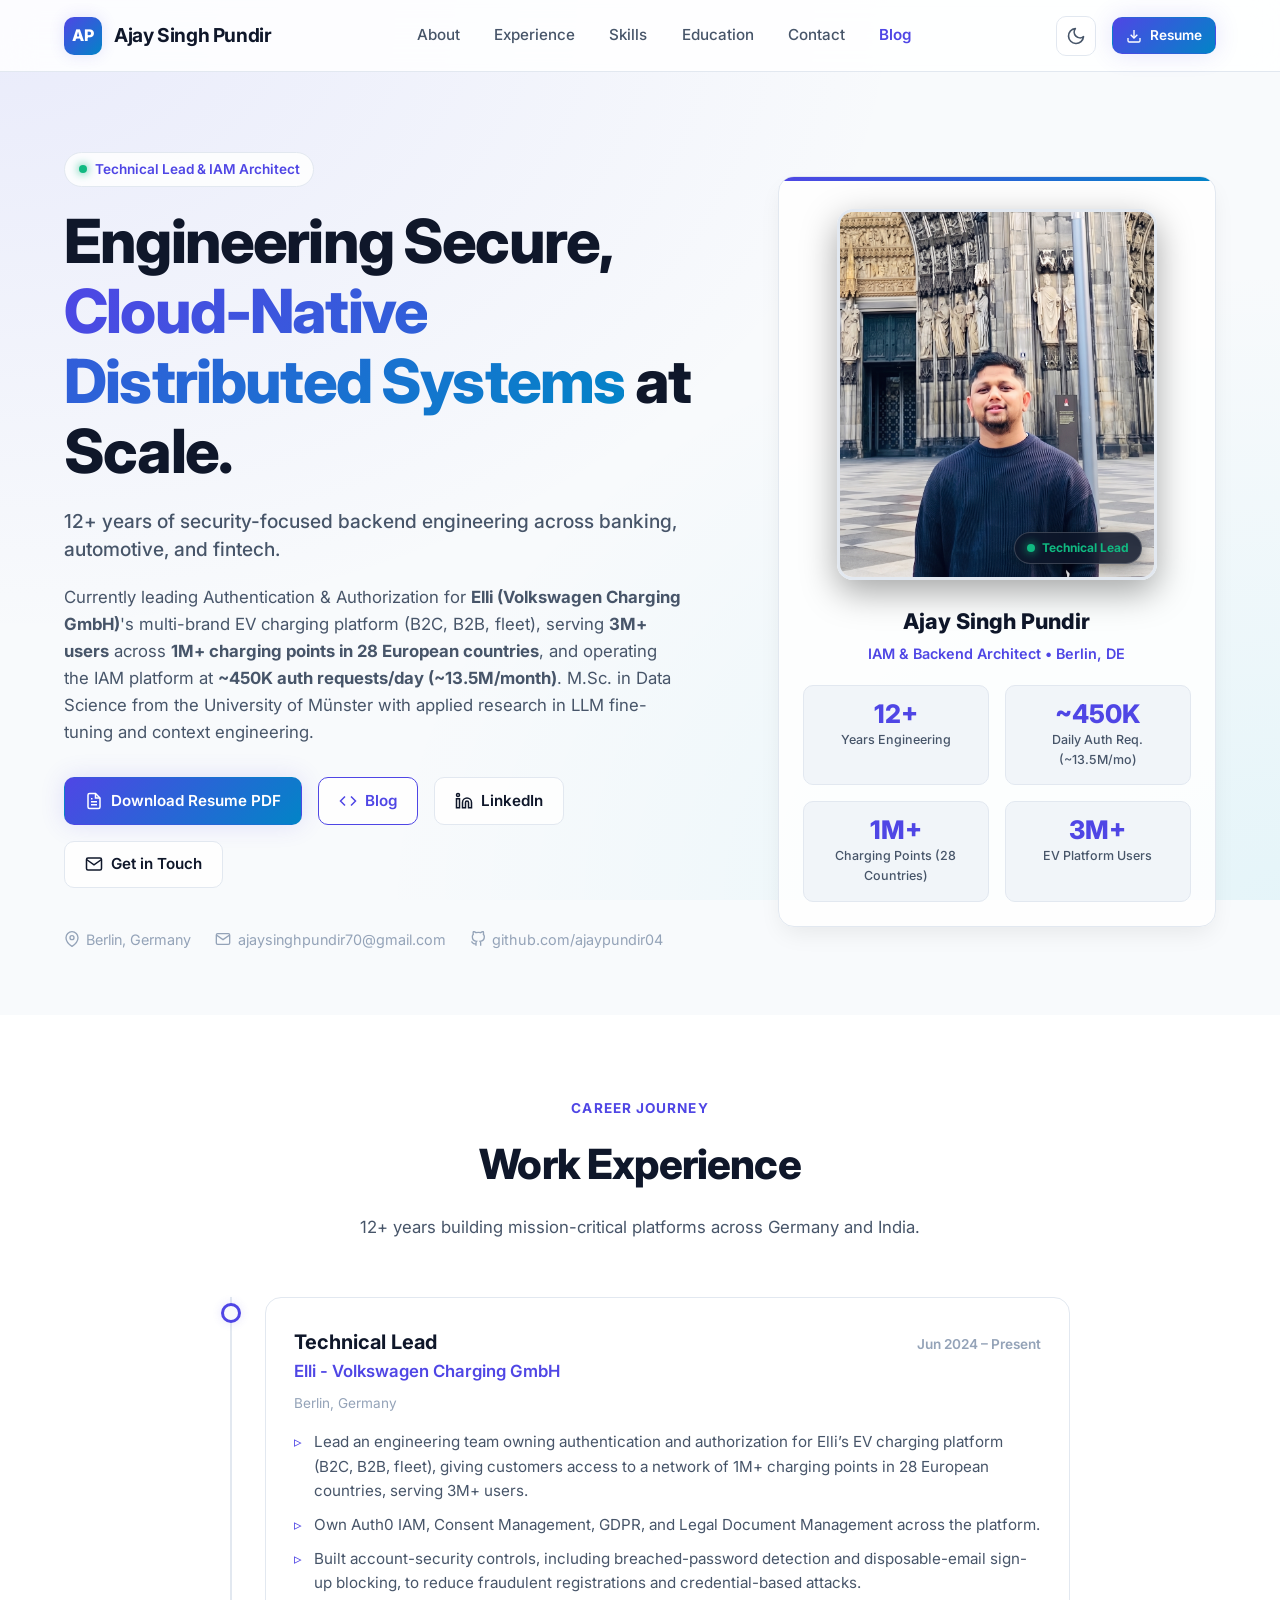
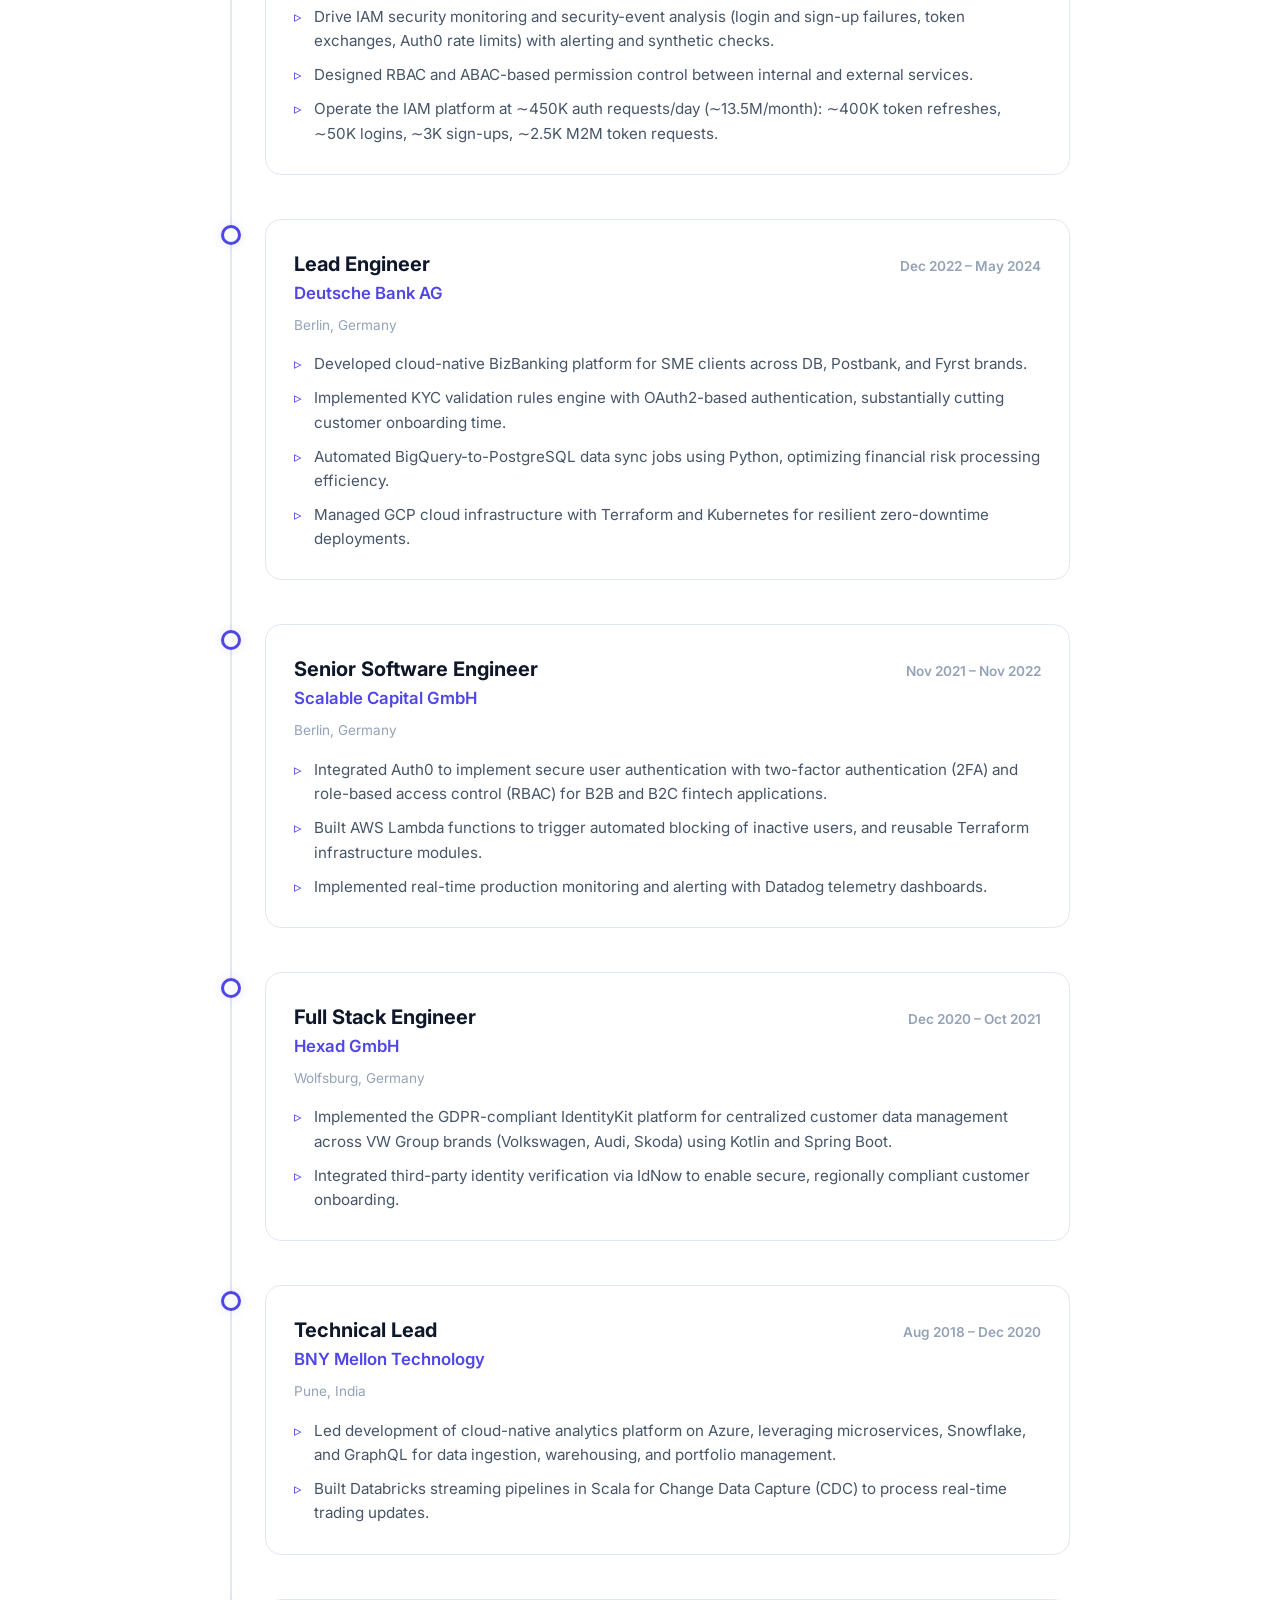
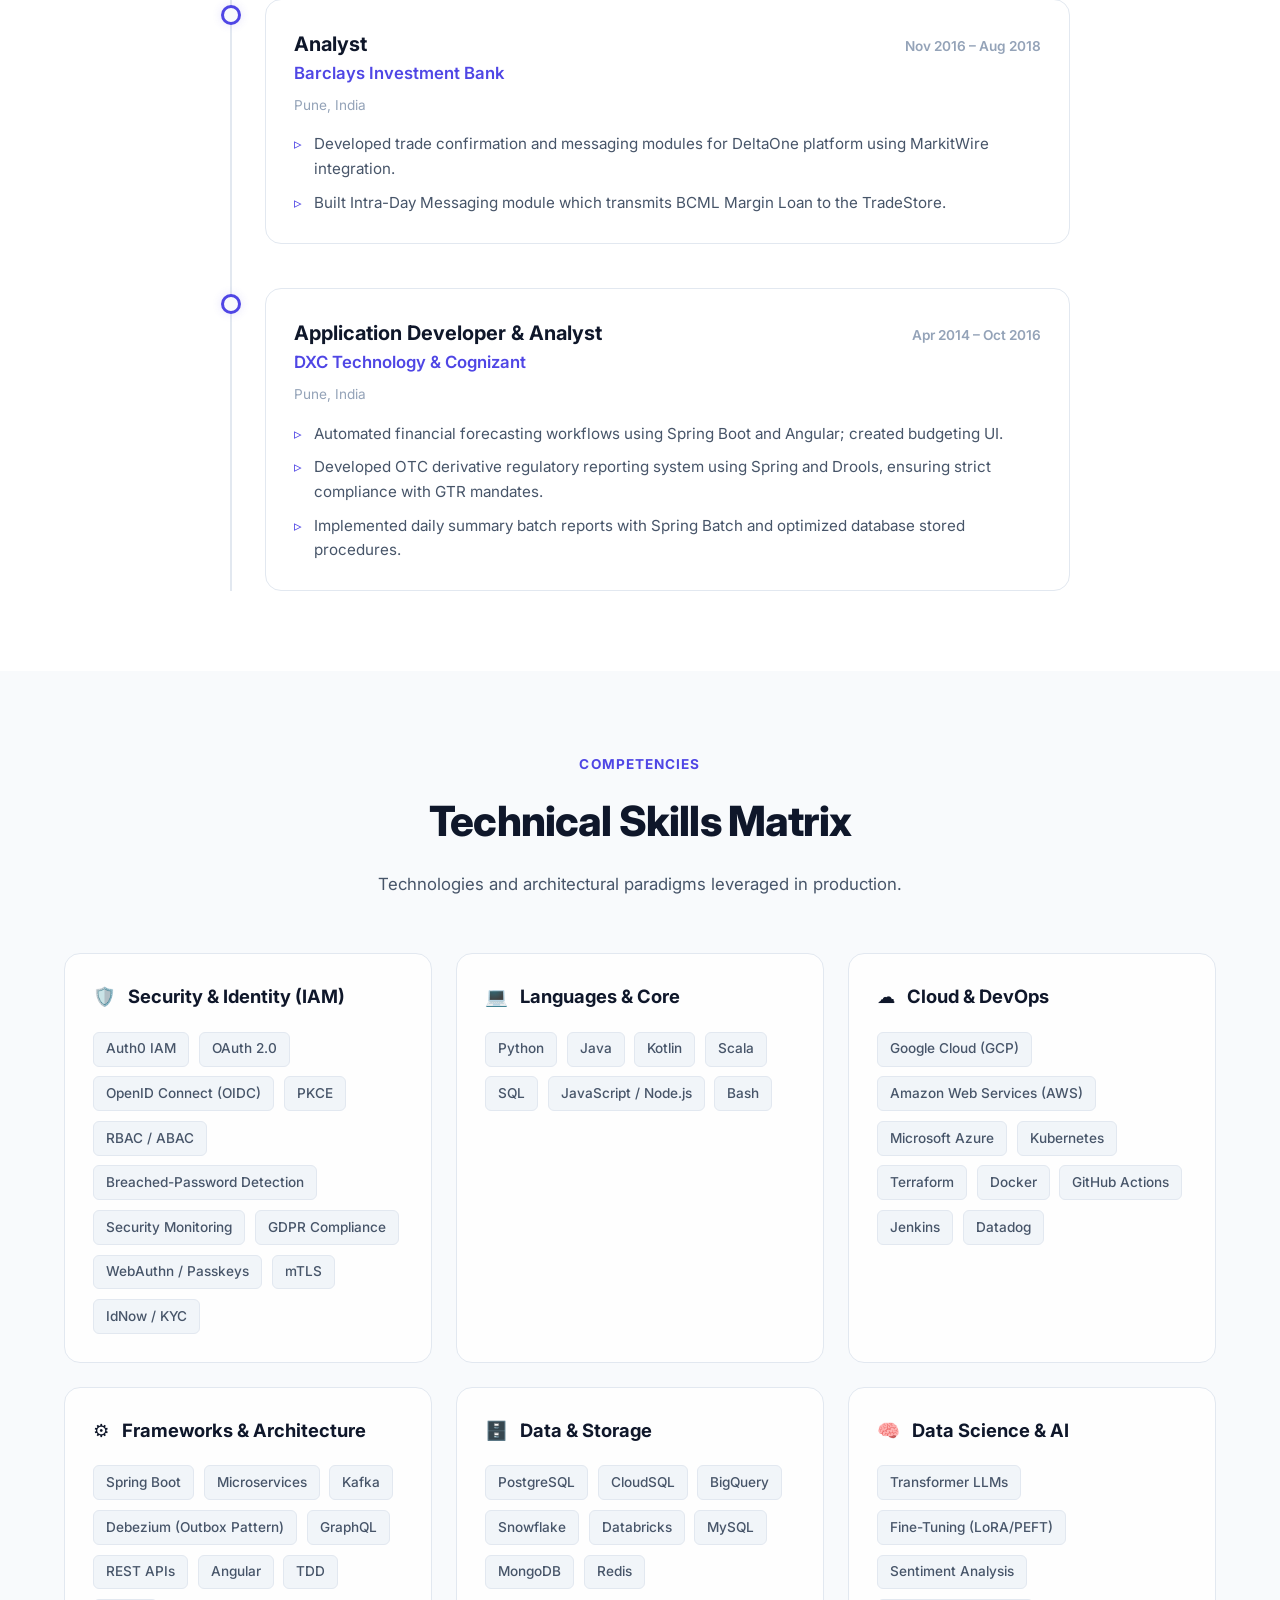
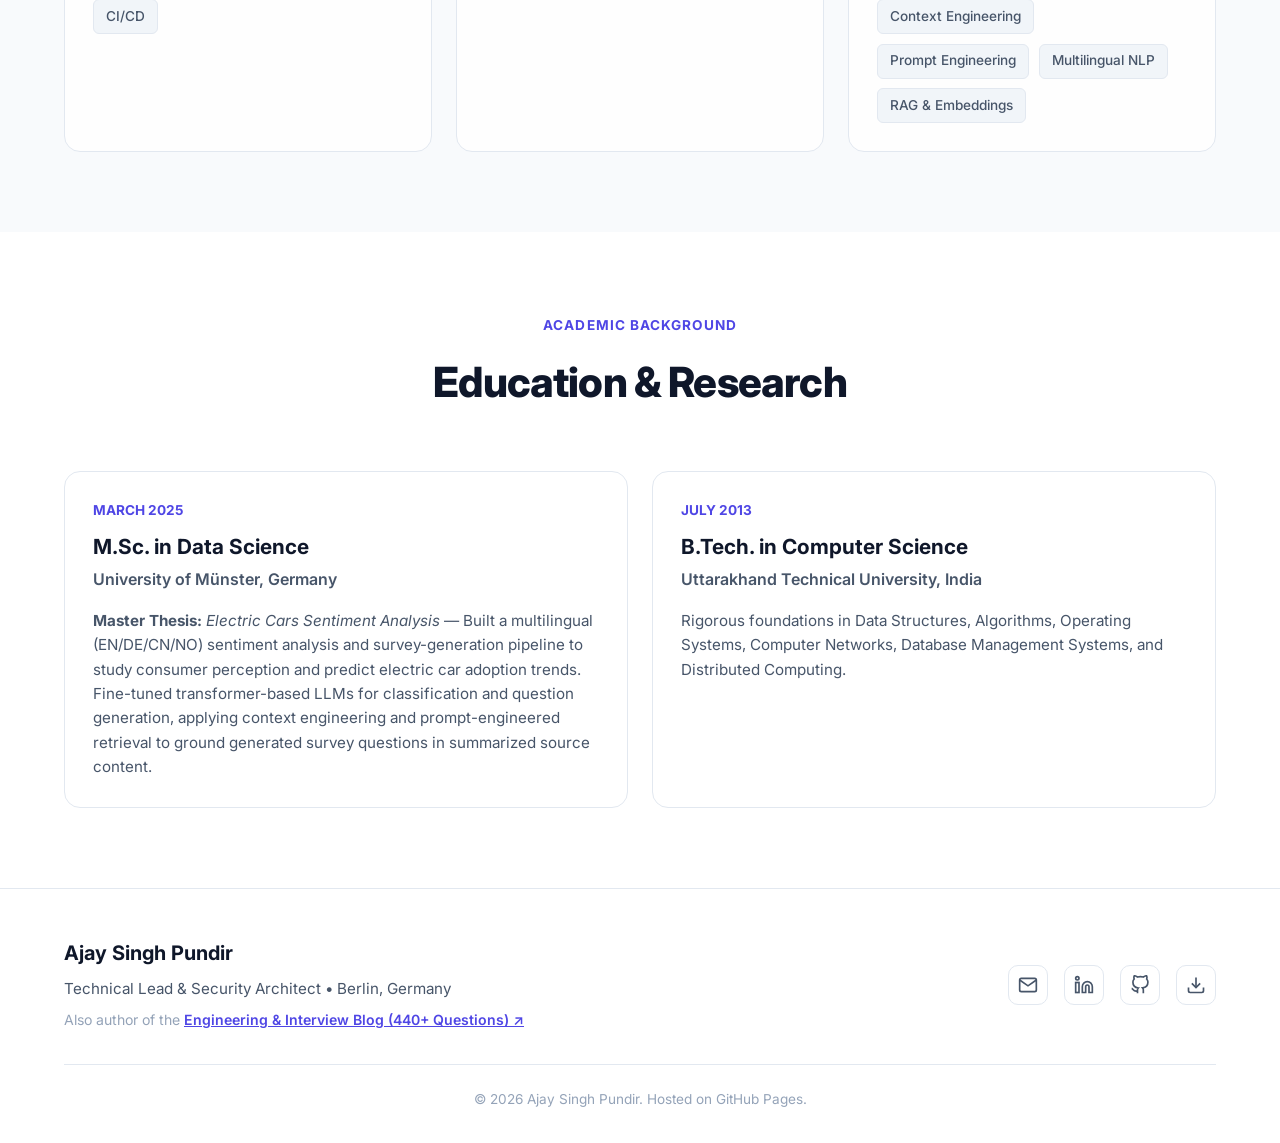
==== index.html @ bffb845a "Revert "feat: add Data Science Story blog and connect Master Thesis & Volatility research papers" Th" ====
<!DOCTYPE html>
<html lang="en" data-theme="dark">
<head>
  <meta charset="UTF-8">
  <meta name="viewport" content="width=device-width, initial-scale=1.0">
  <title>Ajay Singh Pundir | Technical Lead & Security Architect</title>
  <meta name="description" content="Technical Lead with 12+ years of security-focused backend engineering across banking, automotive, and fintech. Currently leads Authentication & Authorization at Elli (Volkswagen Charging GmbH). M.Sc. in Data Science.">
  <meta name="author" content="Ajay Singh Pundir">

  <!-- Open Graph -->
  <meta property="og:title" content="Ajay Singh Pundir | Technical Lead & Security Architect">
  <meta property="og:description" content="12+ years of security-focused backend engineering across banking, automotive, and fintech. IAM, OAuth2, Cloud-Native Distributed Systems, and M.Sc. Data Science.">
  <meta property="og:image" content="profile.jpeg?v=3">
  <meta property="og:type" content="website">

  <!-- Fonts -->
  <link rel="preconnect" href="https://fonts.googleapis.com">
  <link rel="preconnect" href="https://fonts.gstatic.com" crossorigin>
  <link href="https://fonts.googleapis.com/css2?family=Inter:wght@400;500;600;700;800&family=JetBrains+Mono:wght@400;500;700&display=swap" rel="stylesheet">

  <!-- CSS -->
  <link rel="stylesheet" href="assets/css/style.css">
</head>
<body>

  <!-- Navigation -->
  <header class="site-header">
    <div class="container nav-wrapper">
      <a href="index.html" class="logo">
        <span class="logo-badge">AP</span>
        <span>Ajay Singh Pundir</span>
      </a>

      <nav class="nav-links" id="nav-links">
        <a href="#about" class="nav-link">About</a>
        <a href="#experience" class="nav-link">Experience</a>
        <a href="#skills" class="nav-link">Skills</a>
        <a href="#education" class="nav-link">Education</a>
        <a href="#contact" class="nav-link">Contact</a>
        <a href="blog/index.html" class="nav-link" style="color: var(--accent-primary); font-weight: 600;">Blog</a>
      </nav>

      <div class="nav-actions">
        <button class="theme-toggle-btn" id="theme-toggle" aria-label="Toggle theme">
          <svg width="20" height="20" viewBox="0 0 24 24" fill="none" stroke="currentColor" stroke-width="2"><circle cx="12" cy="12" r="5"></circle><line x1="12" y1="1" x2="12" y2="3"></line><line x1="12" y1="21" x2="12" y2="23"></line><line x1="4.22" y1="4.22" x2="5.64" y2="5.64"></line><line x1="18.36" y1="18.36" x2="19.78" y2="19.78"></line><line x1="1" y1="12" x2="3" y2="12"></line><line x1="21" y1="12" x2="23" y2="12"></line><line x1="4.22" y1="19.78" x2="5.64" y2="18.36"></line><line x1="18.36" y1="5.64" x2="19.78" y2="4.22"></line></svg>
        </button>
        <a href="assets/resume_ajay_pundir.pdf" download class="btn btn-primary btn-sm">
          <svg width="16" height="16" viewBox="0 0 24 24" fill="none" stroke="currentColor" stroke-width="2"><path d="M21 15v4a2 2 0 0 1-2 2H5a2 2 0 0 1-2-2v-4"></path><polyline points="7 10 12 15 17 10"></polyline><line x1="12" y1="15" x2="12" y2="3"></line></svg>
          Resume
        </a>
        <button class="mobile-menu-btn" id="mobile-menu-btn" aria-label="Toggle navigation menu">
          <svg width="24" height="24" viewBox="0 0 24 24" fill="none" stroke="currentColor" stroke-width="2"><line x1="3" y1="12" x2="21" y2="12"></line><line x1="3" y1="6" x2="21" y2="6"></line><line x1="3" y1="18" x2="21" y2="18"></line></svg>
        </button>
      </div>
    </div>
  </header>

  <!-- Hero Section -->
  <section class="hero-section" id="about">
    <div class="container hero-grid">
      <div class="hero-content">
        <div class="hero-eyebrow">
          <span class="status-dot"></span>
          Technical Lead & IAM Architect
        </div>
        <h1 class="hero-title">
          Engineering Secure, <span class="gradient-text">Cloud-Native Distributed Systems</span> at Scale.
        </h1>
        <p class="hero-subtitle">
          12+ years of security-focused backend engineering across banking, automotive, and fintech.
        </p>
        <p class="hero-description">
          Currently leading Authentication & Authorization for <strong>Elli (Volkswagen Charging GmbH)</strong>'s multi-brand EV charging platform (B2C, B2B, fleet), serving <strong>3M+ users</strong> across <strong>1M+ charging points in 28 European countries</strong>, and operating the IAM platform at <strong>~450K auth requests/day (~13.5M/month)</strong>. M.Sc. in Data Science from the University of Münster with applied research in LLM fine-tuning and context engineering.
        </p>
        <div class="hero-cta">
          <a href="assets/resume_ajay_pundir.pdf" download class="btn btn-primary">
            <svg width="18" height="18" viewBox="0 0 24 24" fill="none" stroke="currentColor" stroke-width="2"><path d="M14 2H6a2 2 0 0 0-2 2v16a2 2 0 0 0 2 2h12a2 2 0 0 0 2-2V8z"></path><polyline points="14 2 14 8 20 8"></polyline><line x1="16" y1="13" x2="8" y2="13"></line><line x1="16" y1="17" x2="8" y2="17"></line><polyline points="10 9 9 9 8 9"></polyline></svg>
            Download Resume PDF
          </a>
          <a href="blog/index.html" class="btn btn-secondary" style="border-color: var(--accent-primary); color: var(--accent-primary); font-weight: 600;">
            <svg width="18" height="18" viewBox="0 0 24 24" fill="none" stroke="currentColor" stroke-width="2"><polyline points="16 18 22 12 16 6"></polyline><polyline points="8 6 2 12 8 18"></polyline></svg>
            Blog
          </a>
          <a href="https://linkedin.com/in/ajaysinghpundir" target="_blank" rel="noopener" class="btn btn-secondary">
            <svg width="18" height="18" viewBox="0 0 24 24" fill="none" stroke="currentColor" stroke-width="2"><path d="M16 8a6 6 0 0 1 6 6v7h-4v-7a2 2 0 0 0-2-2 2 2 0 0 0-2 2v7h-4v-7a6 6 0 0 1 6-6z"></path><rect x="2" y="9" width="4" height="12"></rect><circle cx="4" cy="4" r="2"></circle></svg>
            LinkedIn
          </a>
          <a href="mailto:ajaysinghpundir70@gmail.com" class="btn btn-secondary">
            <svg width="18" height="18" viewBox="0 0 24 24" fill="none" stroke="currentColor" stroke-width="2"><path d="M4 4h16c1.1 0 2 .9 2 2v12c0 1.1-.9 2-2 2H4c-1.1 0-2-.9-2-2V6c0-1.1.9-2 2-2z"></path><polyline points="22,6 12,13 2,6"></polyline></svg>
            Get in Touch
          </a>
        </div>
        <div class="hero-meta">
          <span class="hero-meta-item">
            <svg width="16" height="16" viewBox="0 0 24 24" fill="none" stroke="currentColor" stroke-width="2"><path d="M21 10c0 7-9 13-9 13s-9-6-9-13a9 9 0 0 1 18 0z"></path><circle cx="12" cy="10" r="3"></circle></svg>
            Berlin, Germany
          </span>
          <span class="hero-meta-item">
            <svg width="16" height="16" viewBox="0 0 24 24" fill="none" stroke="currentColor" stroke-width="2"><path d="M4 4h16c1.1 0 2 .9 2 2v12c0 1.1-.9 2-2 2H4c-1.1 0-2-.9-2-2V6c0-1.1.9-2 2-2z"></path><polyline points="22,6 12,13 2,6"></polyline></svg>
            ajaysinghpundir70@gmail.com
          </span>
          <span class="hero-meta-item">
            <svg width="16" height="16" viewBox="0 0 24 24" fill="none" stroke="currentColor" stroke-width="2"><path d="M9 19c-5 1.5-5-2.5-7-3m14 6v-3.87a3.37 3.37 0 0 0-.94-2.61c3.14-.35 6.44-1.54 6.44-7A5.44 5.44 0 0 0 20 4.77 5.07 5.07 0 0 0 19.91 1S18.73.65 16 2.48a13.38 13.38 0 0 0-7 0C6.27.65 5.09 1 5.09 1A5.07 5.07 0 0 0 5 4.77a5.44 5.44 0 0 0-1.5 3.78c0 5.42 3.3 6.61 6.44 7A3.37 3.37 0 0 0 9 18.13V22"></path></svg>
            github.com/ajaypundir04
          </span>
        </div>
      </div>

      <!-- Profile Photo & Core Metrics Card -->
      <div class="hero-card">
        <div class="profile-photo-wrapper">
          <a href="profile.jpeg" target="_blank" rel="noopener" title="Open full-resolution photo" style="display: block; width: 100%; height: 100%;">
            <img src="profile.jpeg?v=3" alt="Ajay Singh Pundir - Technical Lead" class="profile-photo" width="1920" height="2224" loading="eager">
          </a>
          <div class="profile-status-badge">
            <span class="status-dot"></span>
            Technical Lead
          </div>
        </div>
        <h2 class="profile-card-name">Ajay Singh Pundir</h2>
        <div class="profile-card-role">IAM & Backend Architect • Berlin, DE</div>
        
        <div class="hero-stat-grid">
          <div class="hero-stat-item">
            <div class="hero-stat-number">12+</div>
            <div class="hero-stat-label">Years Engineering</div>
          </div>
          <div class="hero-stat-item">
            <div class="hero-stat-number">~450K</div>
            <div class="hero-stat-label">Daily Auth Req. (~13.5M/mo)</div>
          </div>
          <div class="hero-stat-item">
            <div class="hero-stat-number">1M+</div>
            <div class="hero-stat-label">Charging Points (28 Countries)</div>
          </div>
          <div class="hero-stat-item">
            <div class="hero-stat-number">3M+</div>
            <div class="hero-stat-label">EV Platform Users</div>
          </div>
        </div>
      </div>
    </div>
  </section>

  <!-- Career Experience Timeline -->
  <section class="section section-alt" id="experience">
    <div class="container">
      <div class="section-header">
        <span class="section-tag">Career Journey</span>
        <h2 class="section-title">Work Experience</h2>
        <p class="section-desc">12+ years building mission-critical platforms across Germany and India.</p>
      </div>

      <div class="timeline">
        <!-- Elli -->
        <div class="timeline-item">
          <div class="timeline-marker"></div>
          <div class="timeline-card">
            <div class="timeline-header">
              <div>
                <h3 class="timeline-role">Technical Lead</h3>
                <div class="timeline-company">Elli - Volkswagen Charging GmbH</div>
              </div>
              <div class="timeline-date">Jun 2024 – Present</div>
            </div>
            <div class="timeline-location">Berlin, Germany</div>
            <div class="timeline-points">
              <div class="timeline-point">Lead an engineering team owning authentication and authorization for Elli’s EV charging platform (B2C, B2B, fleet), giving customers access to a network of 1M+ charging points in 28 European countries, serving 3M+ users.</div>
              <div class="timeline-point">Own Auth0 IAM, Consent Management, GDPR, and Legal Document Management across the platform.</div>
              <div class="timeline-point">Built account-security controls, including breached-password detection and disposable-email sign-up blocking, to reduce fraudulent registrations and credential-based attacks.</div>
              <div class="timeline-point">Drive IAM security monitoring and security-event analysis (login and sign-up failures, token exchanges, Auth0 rate limits) with alerting and synthetic checks.</div>
              <div class="timeline-point">Designed RBAC and ABAC-based permission control between internal and external services.</div>
              <div class="timeline-point">Operate the IAM platform at ∼450K auth requests/day (∼13.5M/month): ∼400K token refreshes, ∼50K logins, ∼3K sign-ups, ∼2.5K M2M token requests.</div>
            </div>
          </div>
        </div>

        <!-- Deutsche Bank -->
        <div class="timeline-item">
          <div class="timeline-marker"></div>
          <div class="timeline-card">
            <div class="timeline-header">
              <div>
                <h3 class="timeline-role">Lead Engineer</h3>
                <div class="timeline-company">Deutsche Bank AG</div>
              </div>
              <div class="timeline-date">Dec 2022 – May 2024</div>
            </div>
            <div class="timeline-location">Berlin, Germany</div>
            <div class="timeline-points">
              <div class="timeline-point">Developed cloud-native BizBanking platform for SME clients across DB, Postbank, and Fyrst brands.</div>
              <div class="timeline-point">Implemented KYC validation rules engine with OAuth2-based authentication, substantially cutting customer onboarding time.</div>
              <div class="timeline-point">Automated BigQuery-to-PostgreSQL data sync jobs using Python, optimizing financial risk processing efficiency.</div>
              <div class="timeline-point">Managed GCP cloud infrastructure with Terraform and Kubernetes for resilient zero-downtime deployments.</div>
            </div>
          </div>
        </div>

        <!-- Scalable Capital -->
        <div class="timeline-item">
          <div class="timeline-marker"></div>
          <div class="timeline-card">
            <div class="timeline-header">
              <div>
                <h3 class="timeline-role">Senior Software Engineer</h3>
                <div class="timeline-company">Scalable Capital GmbH</div>
              </div>
              <div class="timeline-date">Nov 2021 – Nov 2022</div>
            </div>
            <div class="timeline-location">Berlin, Germany</div>
            <div class="timeline-points">
              <div class="timeline-point">Integrated Auth0 to implement secure user authentication with two-factor authentication (2FA) and role-based access control (RBAC) for B2B and B2C fintech applications.</div>
              <div class="timeline-point">Built AWS Lambda functions to trigger automated blocking of inactive users, and reusable Terraform infrastructure modules.</div>
              <div class="timeline-point">Implemented real-time production monitoring and alerting with Datadog telemetry dashboards.</div>
            </div>
          </div>
        </div>

        <!-- Hexad -->
        <div class="timeline-item">
          <div class="timeline-marker"></div>
          <div class="timeline-card">
            <div class="timeline-header">
              <div>
                <h3 class="timeline-role">Full Stack Engineer</h3>
                <div class="timeline-company">Hexad GmbH</div>
              </div>
              <div class="timeline-date">Dec 2020 – Oct 2021</div>
            </div>
            <div class="timeline-location">Wolfsburg, Germany</div>
            <div class="timeline-points">
              <div class="timeline-point">Implemented the GDPR-compliant IdentityKit platform for centralized customer data management across VW Group brands (Volkswagen, Audi, Skoda) using Kotlin and Spring Boot.</div>
              <div class="timeline-point">Integrated third-party identity verification via IdNow to enable secure, regionally compliant customer onboarding.</div>
            </div>
          </div>
        </div>

        <!-- BNY Mellon -->
        <div class="timeline-item">
          <div class="timeline-marker"></div>
          <div class="timeline-card">
            <div class="timeline-header">
              <div>
                <h3 class="timeline-role">Technical Lead</h3>
                <div class="timeline-company">BNY Mellon Technology</div>
              </div>
              <div class="timeline-date">Aug 2018 – Dec 2020</div>
            </div>
            <div class="timeline-location">Pune, India</div>
            <div class="timeline-points">
              <div class="timeline-point">Led development of cloud-native analytics platform on Azure, leveraging microservices, Snowflake, and GraphQL for data ingestion, warehousing, and portfolio management.</div>
              <div class="timeline-point">Built Databricks streaming pipelines in Scala for Change Data Capture (CDC) to process real-time trading updates.</div>
            </div>
          </div>
        </div>

        <!-- Barclays -->
        <div class="timeline-item">
          <div class="timeline-marker"></div>
          <div class="timeline-card">
            <div class="timeline-header">
              <div>
                <h3 class="timeline-role">Analyst</h3>
                <div class="timeline-company">Barclays Investment Bank</div>
              </div>
              <div class="timeline-date">Nov 2016 – Aug 2018</div>
            </div>
            <div class="timeline-location">Pune, India</div>
            <div class="timeline-points">
              <div class="timeline-point">Developed trade confirmation and messaging modules for DeltaOne platform using MarkitWire integration.</div>
              <div class="timeline-point">Built Intra-Day Messaging module which transmits BCML Margin Loan to the TradeStore.</div>
            </div>
          </div>
        </div>

        <!-- DXC & Cognizant -->
        <div class="timeline-item">
          <div class="timeline-marker"></div>
          <div class="timeline-card">
            <div class="timeline-header">
              <div>
                <h3 class="timeline-role">Application Developer & Analyst</h3>
                <div class="timeline-company">DXC Technology & Cognizant</div>
              </div>
              <div class="timeline-date">Apr 2014 – Oct 2016</div>
            </div>
            <div class="timeline-location">Pune, India</div>
            <div class="timeline-points">
              <div class="timeline-point">Automated financial forecasting workflows using Spring Boot and Angular; created budgeting UI.</div>
              <div class="timeline-point">Developed OTC derivative regulatory reporting system using Spring and Drools, ensuring strict compliance with GTR mandates.</div>
              <div class="timeline-point">Implemented daily summary batch reports with Spring Batch and optimized database stored procedures.</div>
            </div>
          </div>
        </div>
      </div>
    </div>
  </section>

  <!-- Skills Matrix -->
  <section class="section" id="skills">
    <div class="container">
      <div class="section-header">
        <span class="section-tag">Competencies</span>
        <h2 class="section-title">Technical Skills Matrix</h2>
        <p class="section-desc">Technologies and architectural paradigms leveraged in production.</p>
      </div>

      <div class="skills-grid">
        <div class="skill-category-card">
          <div class="skill-cat-title">
            <span>🛡️</span> Security & Identity (IAM)
          </div>
          <div class="skill-pills">
            <span class="skill-pill">Auth0 IAM</span>
            <span class="skill-pill">OAuth 2.0</span>
            <span class="skill-pill">OpenID Connect (OIDC)</span>
            <span class="skill-pill">PKCE</span>
            <span class="skill-pill">RBAC / ABAC</span>
            <span class="skill-pill">Breached-Password Detection</span>
            <span class="skill-pill">Security Monitoring</span>
            <span class="skill-pill">GDPR Compliance</span>
            <span class="skill-pill">WebAuthn / Passkeys</span>
            <span class="skill-pill">mTLS</span>
            <span class="skill-pill">IdNow / KYC</span>
          </div>
        </div>

        <div class="skill-category-card">
          <div class="skill-cat-title">
            <span>💻</span> Languages & Core
          </div>
          <div class="skill-pills">
            <span class="skill-pill">Python</span>
            <span class="skill-pill">Java</span>
            <span class="skill-pill">Kotlin</span>
            <span class="skill-pill">Scala</span>
            <span class="skill-pill">SQL</span>
            <span class="skill-pill">JavaScript / Node.js</span>
            <span class="skill-pill">Bash</span>
          </div>
        </div>

        <div class="skill-category-card">
          <div class="skill-cat-title">
            <span>☁️</span> Cloud & DevOps
          </div>
          <div class="skill-pills">
            <span class="skill-pill">Google Cloud (GCP)</span>
            <span class="skill-pill">Amazon Web Services (AWS)</span>
            <span class="skill-pill">Microsoft Azure</span>
            <span class="skill-pill">Kubernetes</span>
            <span class="skill-pill">Terraform</span>
            <span class="skill-pill">Docker</span>
            <span class="skill-pill">GitHub Actions</span>
            <span class="skill-pill">Jenkins</span>
            <span class="skill-pill">Datadog</span>
          </div>
        </div>

        <div class="skill-category-card">
          <div class="skill-cat-title">
            <span>⚙️</span> Frameworks & Architecture
          </div>
          <div class="skill-pills">
            <span class="skill-pill">Spring Boot</span>
            <span class="skill-pill">Microservices</span>
            <span class="skill-pill">Kafka</span>
            <span class="skill-pill">Debezium (Outbox Pattern)</span>
            <span class="skill-pill">GraphQL</span>
            <span class="skill-pill">REST APIs</span>
            <span class="skill-pill">Angular</span>
            <span class="skill-pill">TDD</span>
            <span class="skill-pill">CI/CD</span>
          </div>
        </div>

        <div class="skill-category-card">
          <div class="skill-cat-title">
            <span>🗄️</span> Data & Storage
          </div>
          <div class="skill-pills">
            <span class="skill-pill">PostgreSQL</span>
            <span class="skill-pill">CloudSQL</span>
            <span class="skill-pill">BigQuery</span>
            <span class="skill-pill">Snowflake</span>
            <span class="skill-pill">Databricks</span>
            <span class="skill-pill">MySQL</span>
            <span class="skill-pill">MongoDB</span>
            <span class="skill-pill">Redis</span>
          </div>
        </div>

        <div class="skill-category-card">
          <div class="skill-cat-title">
            <span>🧠</span> Data Science & AI
          </div>
          <div class="skill-pills">
            <span class="skill-pill">Transformer LLMs</span>
            <span class="skill-pill">Fine-Tuning (LoRA/PEFT)</span>
            <span class="skill-pill">Sentiment Analysis</span>
            <span class="skill-pill">Context Engineering</span>
            <span class="skill-pill">Prompt Engineering</span>
            <span class="skill-pill">Multilingual NLP</span>
            <span class="skill-pill">RAG & Embeddings</span>
          </div>
        </div>
      </div>
    </div>
  </section>

  <!-- Education & Research -->
  <section class="section section-alt" id="education">
    <div class="container">
      <div class="section-header">
        <span class="section-tag">Academic Background</span>
        <h2 class="section-title">Education & Research</h2>
      </div>

      <div class="skills-grid" style="grid-template-columns: repeat(auto-fit, minmax(340px, 1fr));">
        <div class="skill-category-card">
          <div style="font-size: 0.85rem; font-weight: 700; color: var(--accent-primary); margin-bottom: 0.5rem;">MARCH 2025</div>
          <h3 style="font-size: 1.3rem; font-weight: 700; margin-bottom: 0.25rem;">M.Sc. in Data Science</h3>
          <div style="font-weight: 600; color: var(--text-secondary); margin-bottom: 1rem;">University of Münster, Germany</div>
          <p style="font-size: 0.95rem; color: var(--text-secondary); line-height: 1.6;">
            <strong>Master Thesis:</strong> <em>Electric Cars Sentiment Analysis</em> — Built a multilingual (EN/DE/CN/NO) sentiment analysis and survey-generation pipeline to study consumer perception and predict electric car adoption trends. Fine-tuned transformer-based LLMs for classification and question generation, applying context engineering and prompt-engineered retrieval to ground generated survey questions in summarized source content.
          </p>
        </div>

        <div class="skill-category-card">
          <div style="font-size: 0.85rem; font-weight: 700; color: var(--accent-primary); margin-bottom: 0.5rem;">JULY 2013</div>
          <h3 style="font-size: 1.3rem; font-weight: 700; margin-bottom: 0.25rem;">B.Tech. in Computer Science</h3>
          <div style="font-weight: 600; color: var(--text-secondary); margin-bottom: 1rem;">Uttarakhand Technical University, India</div>
          <p style="font-size: 0.95rem; color: var(--text-secondary); line-height: 1.6;">
            Rigorous foundations in Data Structures, Algorithms, Operating Systems, Computer Networks, Database Management Systems, and Distributed Computing.
          </p>
        </div>
      </div>
    </div>
  </section>

  <!-- Contact & Footer -->
  <footer class="site-footer" id="contact">
    <div class="container">
      <div class="footer-grid">
        <div>
          <h3 style="font-size: 1.25rem; font-weight: 700; margin-bottom: 0.5rem;">Ajay Singh Pundir</h3>
          <p style="color: var(--text-secondary); font-size: 0.95rem; margin-bottom: 0.5rem;">Technical Lead & Security Architect • Berlin, Germany</p>
          <p style="font-size: 0.88rem; color: var(--text-muted);">
            Also author of the <a href="blog/index.html" style="color: var(--accent-primary); font-weight: 600; text-decoration: underline;">Engineering & Interview Blog (440+ Questions) ↗</a>
          </p>
        </div>
        <div class="footer-socials">
          <a href="mailto:ajaysinghpundir70@gmail.com" class="footer-social-link" title="Email Ajay">
            <svg width="20" height="20" viewBox="0 0 24 24" fill="none" stroke="currentColor" stroke-width="2"><path d="M4 4h16c1.1 0 2 .9 2 2v12c0 1.1-.9 2-2 2H4c-1.1 0-2-.9-2-2V6c0-1.1.9-2 2-2z"></path><polyline points="22,6 12,13 2,6"></polyline></svg>
          </a>
          <a href="https://linkedin.com/in/ajaysinghpundir" target="_blank" rel="noopener" class="footer-social-link" title="LinkedIn Profile">
            <svg width="20" height="20" viewBox="0 0 24 24" fill="none" stroke="currentColor" stroke-width="2"><path d="M16 8a6 6 0 0 1 6 6v7h-4v-7a2 2 0 0 0-2-2 2 2 0 0 0-2 2v7h-4v-7a6 6 0 0 1 6-6z"></path><rect x="2" y="9" width="4" height="12"></rect><circle cx="4" cy="4" r="2"></circle></svg>
          </a>
          <a href="https://github.com/ajaypundir04" target="_blank" rel="noopener" class="footer-social-link" title="GitHub Profile">
            <svg width="20" height="20" viewBox="0 0 24 24" fill="none" stroke="currentColor" stroke-width="2"><path d="M9 19c-5 1.5-5-2.5-7-3m14 6v-3.87a3.37 3.37 0 0 0-.94-2.61c3.14-.35 6.44-1.54 6.44-7A5.44 5.44 0 0 0 20 4.77 5.07 5.07 0 0 0 19.91 1S18.73.65 16 2.48a13.38 13.38 0 0 0-7 0C6.27.65 5.09 1 5.09 1A5.07 5.07 0 0 0 5 4.77a5.44 5.44 0 0 0-1.5 3.78c0 5.42 3.3 6.61 6.44 7A3.37 3.37 0 0 0 9 18.13V22"></path></svg>
          </a>
          <a href="assets/resume_ajay_pundir.pdf" download class="footer-social-link" title="Download Resume PDF">
            <svg width="20" height="20" viewBox="0 0 24 24" fill="none" stroke="currentColor" stroke-width="2"><path d="M21 15v4a2 2 0 0 1-2 2H5a2 2 0 0 1-2-2v-4"></path><polyline points="7 10 12 15 17 10"></polyline><line x1="12" y1="15" x2="12" y2="3"></line></svg>
          </a>
        </div>
      </div>
      <div class="footer-copyright">
        © 2026 Ajay Singh Pundir. Hosted on GitHub Pages.
      </div>
    </div>
  </footer>

  <script src="assets/js/main.js"></script>
</body>
</html>
---- assets/css/style.css ----
/* ==========================================================================
   AJAY SINGH PUNDIR - PORTFOLIO & TECHNICAL BLOG
   Design System & Main Stylesheet
   ========================================================================== */

:root {
  /* Color Palette - Dark Theme (Default) */
  --bg-primary: #0a0f1d;
  --bg-secondary: #0f172a;
  --bg-card: rgba(30, 41, 59, 0.7);
  --bg-card-hover: rgba(51, 65, 85, 0.8);
  --bg-input: #1e293b;
  --border-color: rgba(255, 255, 255, 0.08);
  --border-focus: #6366f1;

  --text-primary: #f8fafc;
  --text-secondary: #94a3b8;
  --text-muted: #64748b;

  --accent-primary: #6366f1;
  --accent-primary-hover: #4f46e5;
  --accent-gradient: linear-gradient(135deg, #6366f1 0%, #06b6d4 100%);
  --accent-glow: rgba(99, 102, 241, 0.25);

  /* Track Colors */
  --track-dsa: #3b82f6;
  --track-dsa-bg: rgba(59, 130, 246, 0.12);
  --track-sd: #8b5cf6;
  --track-sd-bg: rgba(139, 92, 246, 0.12);
  --track-sec: #10b981;
  --track-sec-bg: rgba(16, 185, 129, 0.12);
  --track-ai: #f59e0b;
  --track-ai-bg: rgba(245, 158, 11, 0.12);

  /* Difficulty Badges */
  --diff-easy: #10b981;
  --diff-easy-bg: rgba(16, 185, 129, 0.15);
  --diff-med: #f59e0b;
  --diff-med-bg: rgba(245, 158, 11, 0.15);
  --diff-hard: #ef4444;
  --diff-hard-bg: rgba(239, 68, 68, 0.15);

  /* Typography */
  --font-sans: 'Inter', system-ui, -apple-system, BlinkMacSystemFont, 'Segoe UI', Roboto, sans-serif;
  --font-mono: 'JetBrains Mono', 'Fira Code', monospace;

  /* Layout & Spacing */
  --max-width: 1200px;
  --header-height: 72px;
  --radius-sm: 6px;
  --radius-md: 10px;
  --radius-lg: 16px;
  --radius-full: 9999px;
  --shadow-sm: 0 1px 2px 0 rgba(0, 0, 0, 0.05);
  --shadow-md: 0 4px 6px -1px rgba(0, 0, 0, 0.1), 0 2px 4px -1px rgba(0, 0, 0, 0.06);
  --shadow-lg: 0 10px 15px -3px rgba(0, 0, 0, 0.2), 0 4px 6px -2px rgba(0, 0, 0, 0.1);
  --shadow-glow: 0 0 25px var(--accent-glow);
  --transition: all 0.25s cubic-bezier(0.4, 0, 0.2, 1);
}

/* Light Theme Variables */
[data-theme="light"] {
  --bg-primary: #f8fafc;
  --bg-secondary: #ffffff;
  --bg-card: rgba(255, 255, 255, 0.85);
  --bg-card-hover: #ffffff;
  --bg-input: #f1f5f9;
  --border-color: #e2e8f0;
  --border-focus: #4f46e5;

  --text-primary: #0f172a;
  --text-secondary: #475569;
  --text-muted: #94a3b8;

  --accent-primary: #4f46e5;
  --accent-primary-hover: #4338ca;
  --accent-gradient: linear-gradient(135deg, #4f46e5 0%, #0284c7 100%);
  --accent-glow: rgba(79, 70, 229, 0.15);

  --shadow-md: 0 4px 6px -1px rgba(0, 0, 0, 0.05);
  --shadow-lg: 0 10px 25px -5px rgba(0, 0, 0, 0.08);
}

/* Base Reset */
*, *::before, *::after {
  box-sizing: border-box;
  margin: 0;
  padding: 0;
}

html {
  scroll-behavior: smooth;
  font-family: var(--font-sans);
  background-color: var(--bg-primary);
  color: var(--text-primary);
  line-height: 1.6;
  -webkit-font-smoothing: antialiased;
}

body {
  min-height: 100vh;
  display: flex;
  flex-direction: column;
  overflow-x: hidden;
  background-image: 
    radial-gradient(at 0% 0%, rgba(99, 102, 241, 0.1) 0px, transparent 50%),
    radial-gradient(at 100% 100%, rgba(6, 182, 212, 0.08) 0px, transparent 50%);
  background-attachment: fixed;
}

a {
  color: inherit;
  text-decoration: none;
  transition: var(--transition);
}

ul, ol {
  list-style: none;
}

button, input, select, textarea {
  font: inherit;
  color: inherit;
}

.container {
  width: 100%;
  max-width: var(--max-width);
  margin-left: auto;
  margin-right: auto;
  padding-left: 1.5rem;
  padding-right: 1.5rem;
}

/* ==========================================================================
   Navigation Bar
   ========================================================================== */
.site-header {
  position: sticky;
  top: 0;
  z-index: 100;
  height: var(--header-height);
  background: rgba(10, 15, 29, 0.8);
  backdrop-filter: blur(16px);
  -webkit-backdrop-filter: blur(16px);
  border-bottom: 1px solid var(--border-color);
  transition: var(--transition);
}

[data-theme="light"] .site-header {
  background: rgba(255, 255, 255, 0.85);
}

.nav-wrapper {
  display: flex;
  align-items: center;
  justify-content: space-between;
  height: 100%;
}

.logo {
  display: flex;
  align-items: center;
  gap: 0.75rem;
  font-weight: 700;
  font-size: 1.2rem;
  letter-spacing: -0.02em;
}

.logo-badge {
  display: inline-flex;
  align-items: center;
  justify-content: center;
  width: 38px;
  height: 38px;
  border-radius: var(--radius-md);
  background: var(--accent-gradient);
  color: #ffffff;
  font-weight: 800;
  font-size: 1rem;
  box-shadow: 0 0 15px var(--accent-glow);
}

.nav-links {
  display: flex;
  align-items: center;
  gap: 1.75rem;
}

.nav-link {
  font-size: 0.95rem;
  font-weight: 500;
  color: var(--text-secondary);
  padding: 0.4rem 0.2rem;
  position: relative;
}

.nav-link:hover, .nav-link.active {
  color: var(--text-primary);
}

.nav-link.active::after {
  content: '';
  position: absolute;
  bottom: -4px;
  left: 0;
  width: 100%;
  height: 2px;
  background: var(--accent-gradient);
  border-radius: var(--radius-full);
}

.nav-actions {
  display: flex;
  align-items: center;
  gap: 1rem;
}

.theme-toggle-btn {
  background: var(--bg-card);
  border: 1px solid var(--border-color);
  width: 40px;
  height: 40px;
  border-radius: var(--radius-md);
  display: flex;
  align-items: center;
  justify-content: center;
  cursor: pointer;
  color: var(--text-secondary);
  transition: var(--transition);
}

.theme-toggle-btn:hover {
  color: var(--text-primary);
  border-color: var(--accent-primary);
  transform: translateY(-1px);
}

.mobile-menu-btn {
  display: none;
  background: transparent;
  border: none;
  cursor: pointer;
  color: var(--text-primary);
  padding: 0.5rem;
}

/* ==========================================================================
   Buttons & Badges
   ========================================================================== */
.btn {
  display: inline-flex;
  align-items: center;
  justify-content: center;
  gap: 0.5rem;
  padding: 0.65rem 1.25rem;
  font-size: 0.95rem;
  font-weight: 600;
  border-radius: var(--radius-md);
  cursor: pointer;
  transition: var(--transition);
  border: 1px solid transparent;
}

.btn-primary {
  background: var(--accent-gradient);
  color: #ffffff;
  box-shadow: var(--shadow-glow);
}

.btn-primary:hover {
  transform: translateY(-2px);
  box-shadow: 0 0 30px rgba(99, 102, 241, 0.4);
}

.btn-secondary {
  background: var(--bg-card);
  border: 1px solid var(--border-color);
  color: var(--text-primary);
}

.btn-secondary:hover {
  background: var(--bg-card-hover);
  border-color: var(--accent-primary);
  transform: translateY(-2px);
}

.btn-sm {
  padding: 0.4rem 0.8rem;
  font-size: 0.85rem;
}

.badge {
  display: inline-flex;
  align-items: center;
  gap: 0.35rem;
  padding: 0.25rem 0.65rem;
  font-size: 0.75rem;
  font-weight: 600;
  border-radius: var(--radius-full);
  letter-spacing: 0.02em;
}

/* ==========================================================================
   Hero Section
   ========================================================================== */
.hero-section {
  padding: 5rem 0 4rem;
  position: relative;
}

.hero-grid {
  display: grid;
  grid-template-columns: 1.2fr 0.8fr;
  gap: 3.5rem;
  align-items: center;
}

.hero-eyebrow {
  display: inline-flex;
  align-items: center;
  gap: 0.5rem;
  padding: 0.35rem 0.85rem;
  background: var(--bg-card);
  border: 1px solid var(--border-color);
  border-radius: var(--radius-full);
  font-size: 0.85rem;
  font-weight: 600;
  color: var(--accent-primary);
  margin-bottom: 1.25rem;
}

.status-dot {
  width: 8px;
  height: 8px;
  border-radius: 50%;
  background: #10b981;
  box-shadow: 0 0 10px #10b981;
}

.hero-title {
  font-size: clamp(2.5rem, 5vw, 3.8rem);
  font-weight: 800;
  line-height: 1.15;
  letter-spacing: -0.03em;
  margin-bottom: 1.25rem;
}

.hero-title .gradient-text {
  background: var(--accent-gradient);
  -webkit-background-clip: text;
  -webkit-text-fill-color: transparent;
}

.hero-subtitle {
  font-size: 1.2rem;
  font-weight: 500;
  color: var(--text-secondary);
  margin-bottom: 1.25rem;
  line-height: 1.5;
}

.hero-description {
  font-size: 1.05rem;
  color: var(--text-secondary);
  margin-bottom: 2rem;
  max-width: 620px;
}

.hero-cta {
  display: flex;
  flex-wrap: wrap;
  gap: 1rem;
  margin-bottom: 2.5rem;
}

.hero-meta {
  display: flex;
  flex-wrap: wrap;
  gap: 1.5rem;
  font-size: 0.9rem;
  color: var(--text-muted);
}

.hero-meta-item {
  display: flex;
  align-items: center;
  gap: 0.4rem;
}

.hero-card {
  background: var(--bg-card);
  border: 1px solid var(--border-color);
  border-radius: var(--radius-lg);
  padding: 1.5rem;
  box-shadow: var(--shadow-lg);
  position: relative;
  overflow: hidden;
  display: flex;
  flex-direction: column;
  align-items: center;
  text-align: center;
}

.hero-card::before {
  content: '';
  position: absolute;
  top: 0;
  left: 0;
  right: 0;
  height: 4px;
  background: var(--accent-gradient);
}

.profile-photo-wrapper {
  position: relative;
  width: 100%;
  max-width: 320px;
  aspect-ratio: 1920 / 2224;
  margin: 0.5rem auto 1.5rem;
  border-radius: var(--radius-lg);
  overflow: hidden;
  box-shadow: 0 12px 35px rgba(0, 0, 0, 0.35);
  border: 3px solid var(--border-color);
  background: var(--bg-card);
}

.profile-photo {
  width: 100%;
  height: 100%;
  object-fit: cover;
  object-position: center;
  border-radius: 0;
  border: none;
  box-shadow: none;
  display: block;
  image-rendering: -webkit-optimize-contrast;
  transition: transform 0.3s ease;
}

.profile-photo:hover {
  transform: scale(1.02);
}

.profile-status-badge {
  position: absolute;
  bottom: 12px;
  right: 12px;
  background: rgba(15, 23, 42, 0.85);
  backdrop-filter: blur(8px);
  -webkit-backdrop-filter: blur(8px);
  border: 1px solid rgba(255, 255, 255, 0.18);
  padding: 0.35rem 0.75rem;
  border-radius: var(--radius-full);
  display: flex;
  align-items: center;
  gap: 0.45rem;
  font-size: 0.75rem;
  font-weight: 700;
  color: #10b981;
  box-shadow: 0 4px 15px rgba(0, 0, 0, 0.4);
}

.profile-card-name {
  font-size: 1.35rem;
  font-weight: 800;
  margin-bottom: 0.25rem;
}

.profile-card-role {
  font-size: 0.9rem;
  font-weight: 600;
  color: var(--accent-primary);
  margin-bottom: 1.25rem;
}

.hero-stat-grid {
  display: grid;
  grid-template-columns: repeat(2, 1fr);
  gap: 1rem;
  width: 100%;
}

.hero-stat-item {
  padding: 0.9rem 0.75rem;
  background: var(--bg-input);
  border-radius: var(--radius-md);
  border: 1px solid var(--border-color);
  text-align: center;
}

.hero-stat-number {
  font-size: 1.6rem;
  font-weight: 800;
  color: var(--accent-primary);
  line-height: 1;
  margin-bottom: 0.25rem;
}

.hero-stat-label {
  font-size: 0.78rem;
  font-weight: 500;
  color: var(--text-secondary);
}

/* Standalone Blog CTA Banner */
.blog-cta-banner {
  background: linear-gradient(135deg, rgba(99, 102, 241, 0.12) 0%, rgba(6, 182, 212, 0.08) 100%);
  border: 1px solid rgba(99, 102, 241, 0.3);
  border-radius: var(--radius-lg);
  padding: 3rem 2rem;
  text-align: center;
  margin: 1rem 0;
  position: relative;
  overflow: hidden;
}

.blog-cta-banner::before {
  content: '';
  position: absolute;
  top: 0;
  left: 0;
  width: 100%;
  height: 4px;
  background: var(--accent-gradient);
}

.blog-cta-title {
  font-size: clamp(1.8rem, 3vw, 2.3rem);
  font-weight: 800;
  margin-bottom: 1rem;
  letter-spacing: -0.02em;
}

.blog-cta-desc {
  font-size: 1.1rem;
  color: var(--text-secondary);
  max-width: 650px;
  margin: 0 auto 2rem;
}

.blog-cta-stats {
  display: flex;
  justify-content: center;
  flex-wrap: wrap;
  gap: 2rem;
  margin-bottom: 2rem;
}

.blog-cta-stat {
  display: flex;
  flex-direction: column;
  align-items: center;
}

.blog-cta-stat-num {
  font-size: 1.5rem;
  font-weight: 800;
  color: var(--accent-primary);
}

.blog-cta-stat-lbl {
  font-size: 0.85rem;
  color: var(--text-muted);
}

/* ==========================================================================
   Section Headers
   ========================================================================== */
.section {
  padding: 5rem 0;
}

.section-alt {
  background: var(--bg-secondary);
}

.section-header {
  margin-bottom: 3.5rem;
  text-align: center;
  max-width: 720px;
  margin-left: auto;
  margin-right: auto;
}

.section-tag {
  display: inline-block;
  font-size: 0.85rem;
  font-weight: 700;
  text-transform: uppercase;
  letter-spacing: 0.08em;
  color: var(--accent-primary);
  margin-bottom: 0.75rem;
}

.section-title {
  font-size: clamp(2rem, 3.5vw, 2.6rem);
  font-weight: 800;
  letter-spacing: -0.02em;
  margin-bottom: 1rem;
}

.section-desc {
  font-size: 1.05rem;
  color: var(--text-secondary);
}

/* ==========================================================================
   Experience Timeline
   ========================================================================== */
.timeline {
  position: relative;
  max-width: 860px;
  margin: 0 auto;
}

.timeline::before {
  content: '';
  position: absolute;
  top: 0;
  bottom: 0;
  left: 20px;
  width: 2px;
  background: var(--border-color);
}

.timeline-item {
  position: relative;
  padding-left: 55px;
  margin-bottom: 2.75rem;
}

.timeline-item:last-child {
  margin-bottom: 0;
}

.timeline-marker {
  position: absolute;
  left: 11px;
  top: 6px;
  width: 20px;
  height: 20px;
  border-radius: 50%;
  background: var(--bg-primary);
  border: 3px solid var(--accent-primary);
  box-shadow: 0 0 10px var(--accent-glow);
}

.timeline-card {
  background: var(--bg-card);
  border: 1px solid var(--border-color);
  border-radius: var(--radius-lg);
  padding: 1.75rem;
  transition: var(--transition);
}

.timeline-card:hover {
  border-color: var(--accent-primary);
  transform: translateY(-2px);
  box-shadow: var(--shadow-md);
}

.timeline-header {
  display: flex;
  flex-wrap: wrap;
  justify-content: space-between;
  align-items: baseline;
  gap: 0.5rem;
  margin-bottom: 0.5rem;
}

.timeline-role {
  font-size: 1.25rem;
  font-weight: 700;
  color: var(--text-primary);
}

.timeline-company {
  font-size: 1.05rem;
  font-weight: 600;
  color: var(--accent-primary);
}

.timeline-date {
  font-size: 0.85rem;
  font-weight: 600;
  color: var(--text-muted);
}

.timeline-location {
  font-size: 0.85rem;
  color: var(--text-muted);
  margin-bottom: 1rem;
}

.timeline-points {
  margin-top: 1rem;
  display: flex;
  flex-direction: column;
  gap: 0.6rem;
}

.timeline-point {
  font-size: 0.95rem;
  color: var(--text-secondary);
  position: relative;
  padding-left: 1.25rem;
}

.timeline-point::before {
  content: '▹';
  position: absolute;
  left: 0;
  color: var(--accent-primary);
}

/* ==========================================================================
   Skills Matrix
   ========================================================================== */
.skills-grid {
  display: grid;
  grid-template-columns: repeat(auto-fit, minmax(320px, 1fr));
  gap: 1.5rem;
}

.skill-category-card {
  background: var(--bg-card);
  border: 1px solid var(--border-color);
  border-radius: var(--radius-lg);
  padding: 1.75rem;
  transition: var(--transition);
}

.skill-category-card:hover {
  border-color: var(--accent-primary);
  transform: translateY(-3px);
  box-shadow: var(--shadow-lg);
}

.skill-cat-title {
  display: flex;
  align-items: center;
  gap: 0.75rem;
  font-size: 1.15rem;
  font-weight: 700;
  margin-bottom: 1.25rem;
  color: var(--text-primary);
}

.skill-pills {
  display: flex;
  flex-wrap: wrap;
  gap: 0.6rem;
}

.skill-pill {
  padding: 0.35rem 0.75rem;
  background: var(--bg-input);
  border: 1px solid var(--border-color);
  border-radius: var(--radius-sm);
  font-size: 0.85rem;
  font-weight: 500;
  color: var(--text-secondary);
  transition: var(--transition);
}

.skill-pill:hover {
  border-color: var(--accent-primary);
  color: var(--text-primary);
  background: var(--bg-card-hover);
}

/* ==========================================================================
   Featured Blog Tracks on Profile Page
   ========================================================================== */
.blog-tracks-grid {
  display: grid;
  grid-template-columns: repeat(auto-fit, minmax(260px, 1fr));
  gap: 1.5rem;
}

.track-card {
  background: var(--bg-card);
  border: 1px solid var(--border-color);
  border-radius: var(--radius-lg);
  padding: 2rem;
  display: flex;
  flex-direction: column;
  transition: var(--transition);
  position: relative;
  overflow: hidden;
}

.track-card:hover {
  transform: translateY(-5px);
  box-shadow: var(--shadow-lg);
}

.track-card::before {
  content: '';
  position: absolute;
  top: 0;
  left: 0;
  right: 0;
  height: 4px;
}

.track-card.dsa::before { background: var(--track-dsa); }
.track-card.system-design::before { background: var(--track-sd); }
.track-card.security::before { background: var(--track-sec); }
.track-card.ai::before { background: var(--track-ai); }

.track-icon {
  width: 50px;
  height: 50px;
  border-radius: var(--radius-md);
  display: flex;
  align-items: center;
  justify-content: center;
  font-size: 1.5rem;
  margin-bottom: 1.25rem;
}

.track-card.dsa .track-icon { background: var(--track-dsa-bg); color: var(--track-dsa); }
.track-card.system-design .track-icon { background: var(--track-sd-bg); color: var(--track-sd); }
.track-card.security .track-icon { background: var(--track-sec-bg); color: var(--track-sec); }
.track-card.ai .track-icon { background: var(--track-ai-bg); color: var(--track-ai); }

.track-title {
  font-size: 1.3rem;
  font-weight: 700;
  margin-bottom: 0.5rem;
}

.track-count {
  font-size: 0.85rem;
  font-weight: 600;
  color: var(--text-muted);
  margin-bottom: 1rem;
}

.track-desc {
  font-size: 0.95rem;
  color: var(--text-secondary);
  margin-bottom: 1.5rem;
  flex-grow: 1;
}

.track-link {
  display: inline-flex;
  align-items: center;
  gap: 0.4rem;
  font-size: 0.95rem;
  font-weight: 600;
  color: var(--accent-primary);
}

.track-link:hover {
  gap: 0.6rem;
}

/* ==========================================================================
   Footer
   ========================================================================== */
.site-footer {
  margin-top: auto;
  border-top: 1px solid var(--border-color);
  background: var(--bg-secondary);
  padding: 3rem 0 2rem;
}

.footer-grid {
  display: flex;
  flex-wrap: wrap;
  justify-content: space-between;
  align-items: center;
  gap: 1.5rem;
  margin-bottom: 2rem;
}

.footer-socials {
  display: flex;
  gap: 1rem;
}

.footer-social-link {
  width: 40px;
  height: 40px;
  border-radius: var(--radius-md);
  background: var(--bg-card);
  border: 1px solid var(--border-color);
  display: flex;
  align-items: center;
  justify-content: center;
  color: var(--text-secondary);
  transition: var(--transition);
}

.footer-social-link:hover {
  color: var(--text-primary);
  border-color: var(--accent-primary);
  transform: translateY(-2px);
}

.footer-copyright {
  text-align: center;
  font-size: 0.85rem;
  color: var(--text-muted);
  border-top: 1px solid var(--border-color);
  padding-top: 1.5rem;
}

/* ==========================================================================
   Responsive Breakpoints
   ========================================================================== */
@media (max-width: 900px) {
  .hero-grid {
    grid-template-columns: 1fr;
    gap: 2.5rem;
  }
}

@media (max-width: 768px) {
  .nav-links {
    display: none;
    position: absolute;
    top: var(--header-height);
    left: 0;
    right: 0;
    background: var(--bg-secondary);
    border-bottom: 1px solid var(--border-color);
    flex-direction: column;
    padding: 1.5rem;
    gap: 1rem;
  }

  .nav-links.open {
    display: flex;
  }

  .mobile-menu-btn {
    display: block;
  }
}
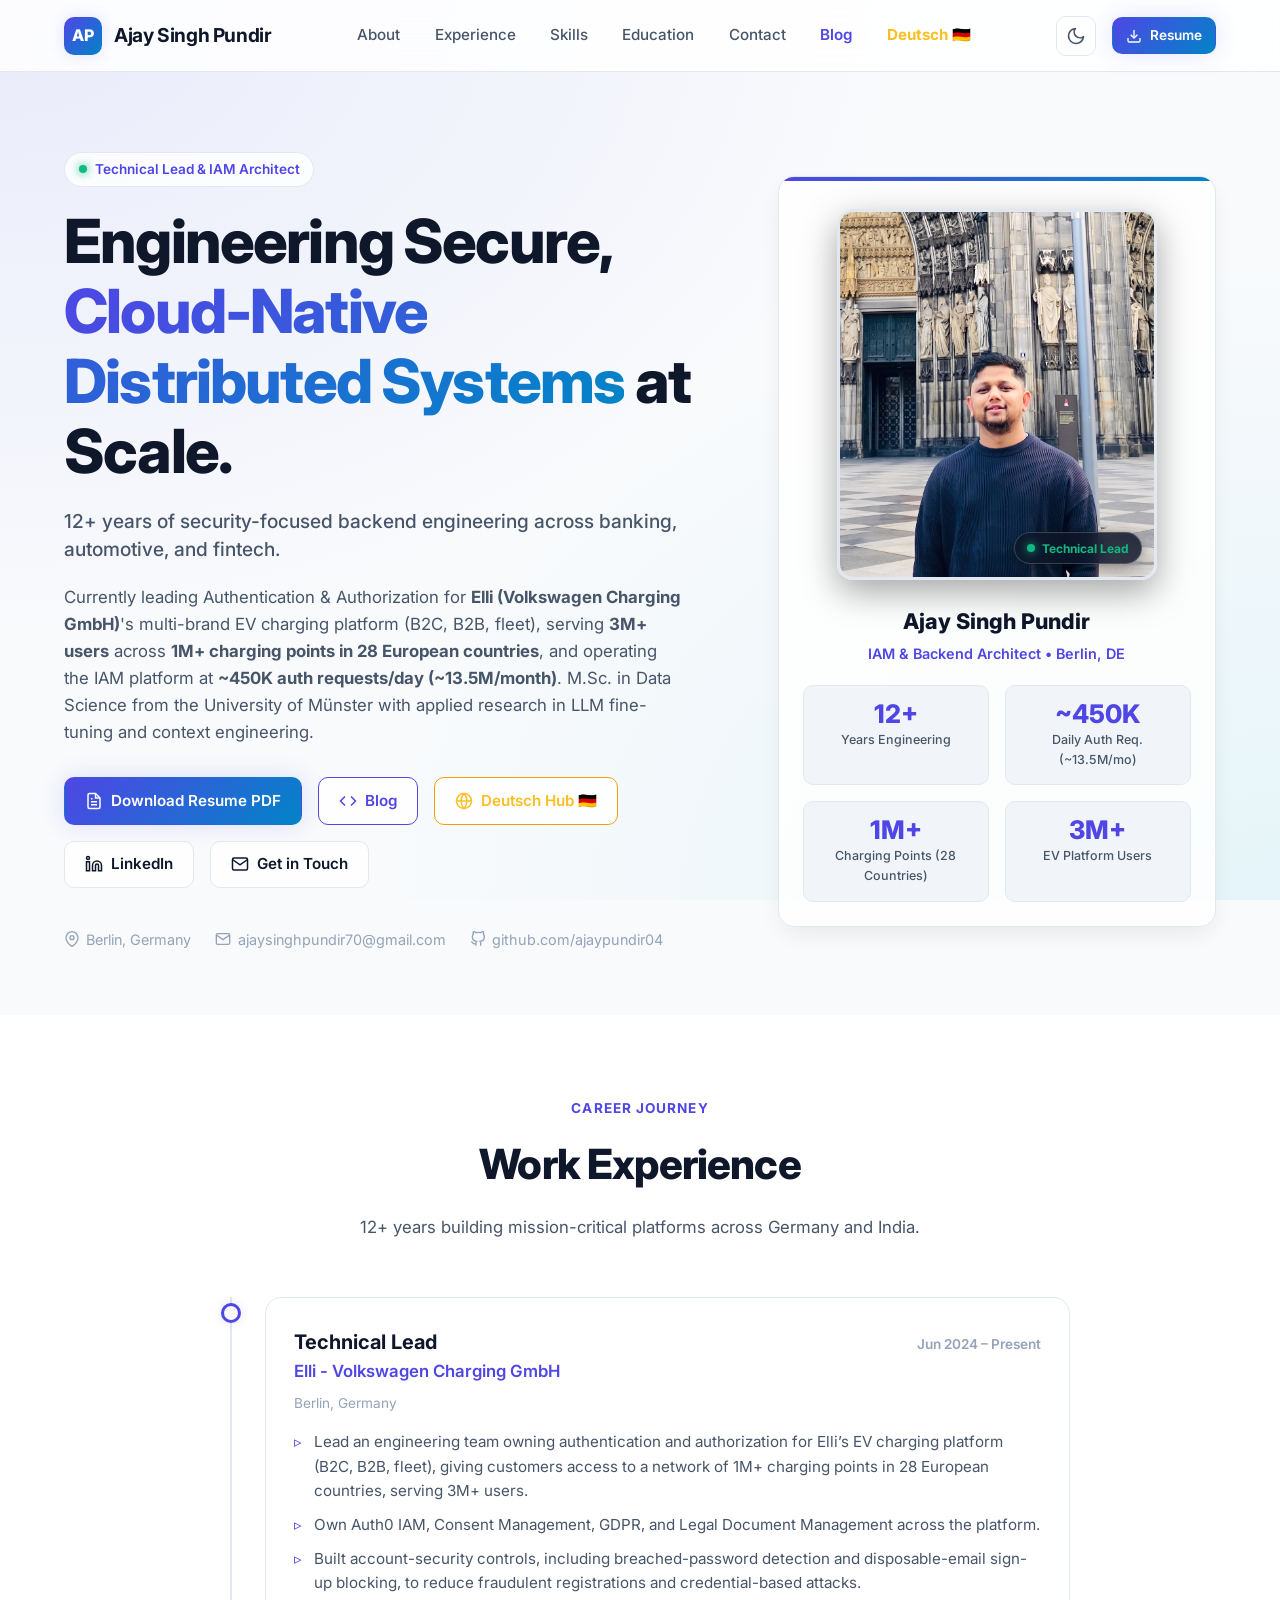
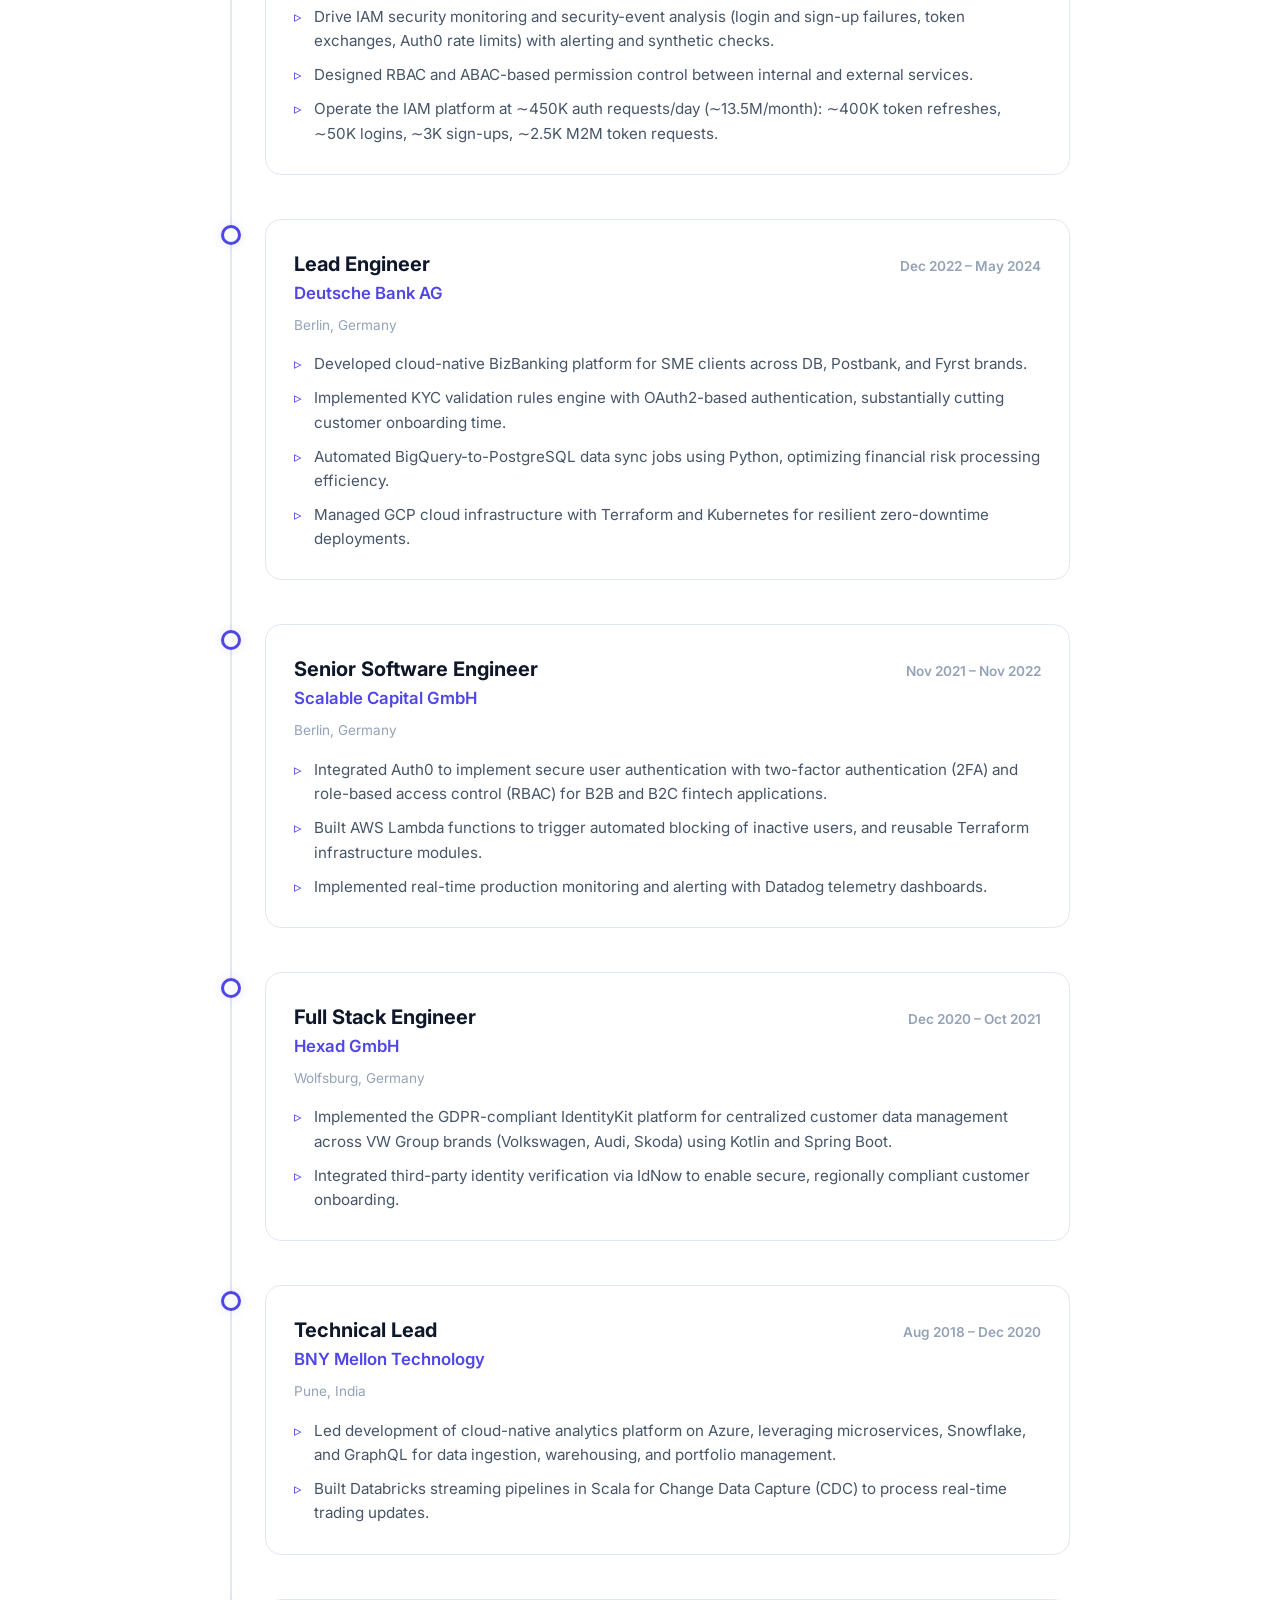
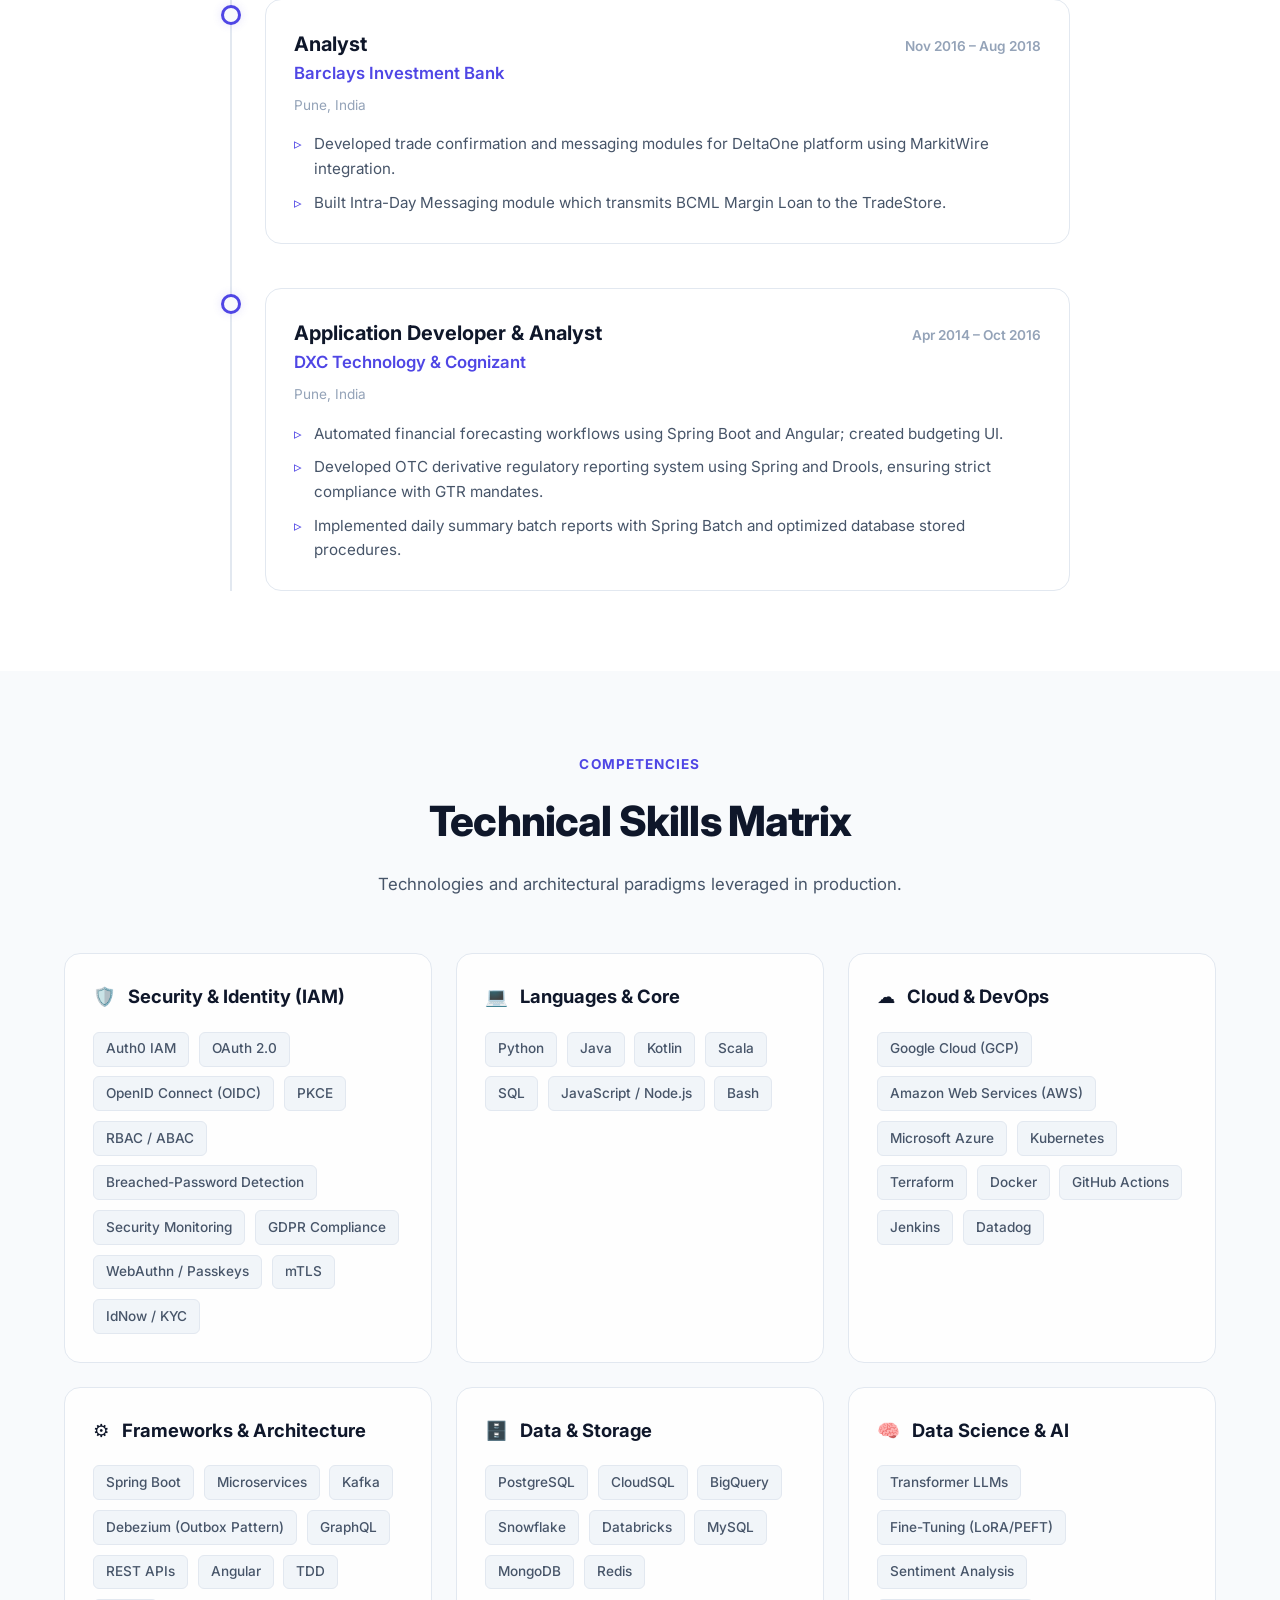
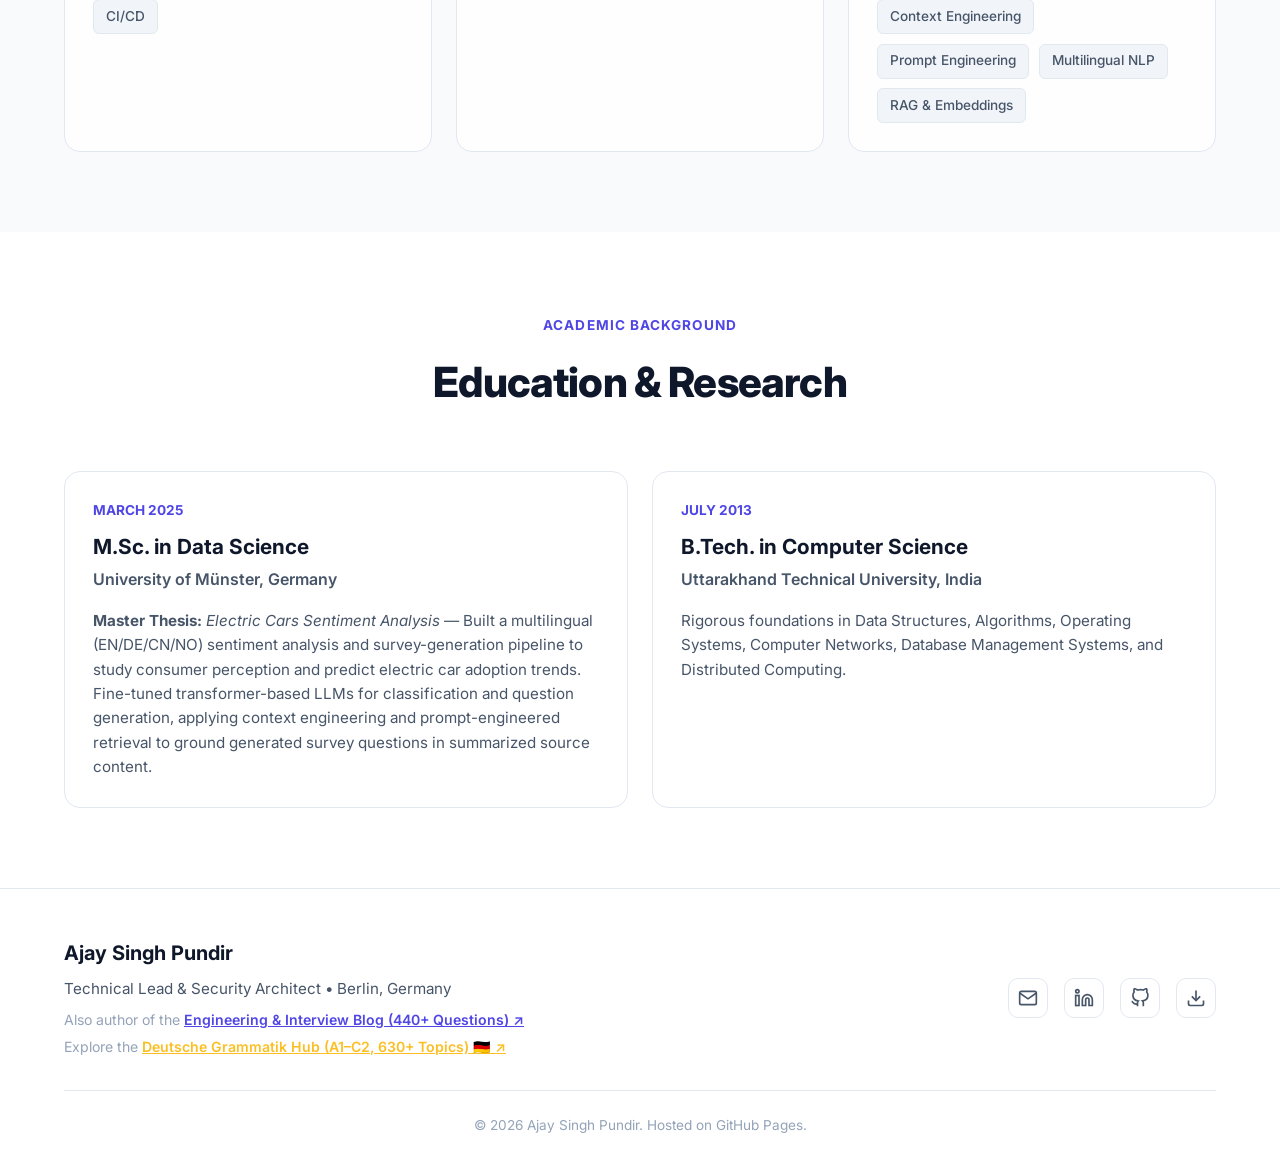
==== commit 96e22f31: "feat: create dedicated German Grammar Hub covering A1-C2 with 630+ topics" ====
--- a/index.html
+++ b/index.html
@@ -38,6 +38,7 @@
         <a href="#education" class="nav-link">Education</a>
         <a href="#contact" class="nav-link">Contact</a>
         <a href="blog/index.html" class="nav-link" style="color: var(--accent-primary); font-weight: 600;">Blog</a>
+        <a href="deutsche/index.html" class="nav-link" style="color: #fbbf24; font-weight: 700;">Deutsch 🇩🇪</a>
       </nav>
 
       <div class="nav-actions">
@@ -81,6 +82,10 @@
             <svg width="18" height="18" viewBox="0 0 24 24" fill="none" stroke="currentColor" stroke-width="2"><polyline points="16 18 22 12 16 6"></polyline><polyline points="8 6 2 12 8 18"></polyline></svg>
             Blog
           </a>
+          <a href="deutsche/index.html" class="btn btn-secondary" style="border-color: #f59e0b; color: #fbbf24; font-weight: 600;">
+            <svg width="18" height="18" viewBox="0 0 24 24" fill="none" stroke="currentColor" stroke-width="2"><circle cx="12" cy="12" r="10"></circle><line x1="2" y1="12" x2="22" y2="12"></line><path d="M12 2a15.3 15.3 0 0 1 4 10 15.3 15.3 0 0 1-4 10 15.3 15.3 0 0 1-4-10 15.3 15.3 0 0 1 4-10z"></path></svg>
+            Deutsch Hub 🇩🇪
+          </a>
           <a href="https://linkedin.com/in/ajaysinghpundir" target="_blank" rel="noopener" class="btn btn-secondary">
             <svg width="18" height="18" viewBox="0 0 24 24" fill="none" stroke="currentColor" stroke-width="2"><path d="M16 8a6 6 0 0 1 6 6v7h-4v-7a2 2 0 0 0-2-2 2 2 0 0 0-2 2v7h-4v-7a6 6 0 0 1 6-6z"></path><rect x="2" y="9" width="4" height="12"></rect><circle cx="4" cy="4" r="2"></circle></svg>
             LinkedIn
@@ -445,8 +450,11 @@
         <div>
           <h3 style="font-size: 1.25rem; font-weight: 700; margin-bottom: 0.5rem;">Ajay Singh Pundir</h3>
           <p style="color: var(--text-secondary); font-size: 0.95rem; margin-bottom: 0.5rem;">Technical Lead & Security Architect • Berlin, Germany</p>
+          <p style="font-size: 0.88rem; color: var(--text-muted); margin-bottom: 0.25rem;">
+            Also author of the <a href="blog/index.html" style="color: var(--accent-primary); font-weight: 600; text-decoration: underline;">Engineering & Interview Blog (440+ Questions) ↗</a>
+          </p>
           <p style="font-size: 0.88rem; color: var(--text-muted);">
-            Also author of the <a href="blog/index.html" style="color: var(--accent-primary); font-weight: 600; text-decoration: underline;">Engineering & Interview Blog (440+ Questions) ↗</a>
+            Explore the <a href="deutsche/index.html" style="color: #fbbf24; font-weight: 600; text-decoration: underline;">Deutsche Grammatik Hub (A1–C2, 630+ Topics) 🇩🇪 ↗</a>
           </p>
         </div>
         <div class="footer-socials">
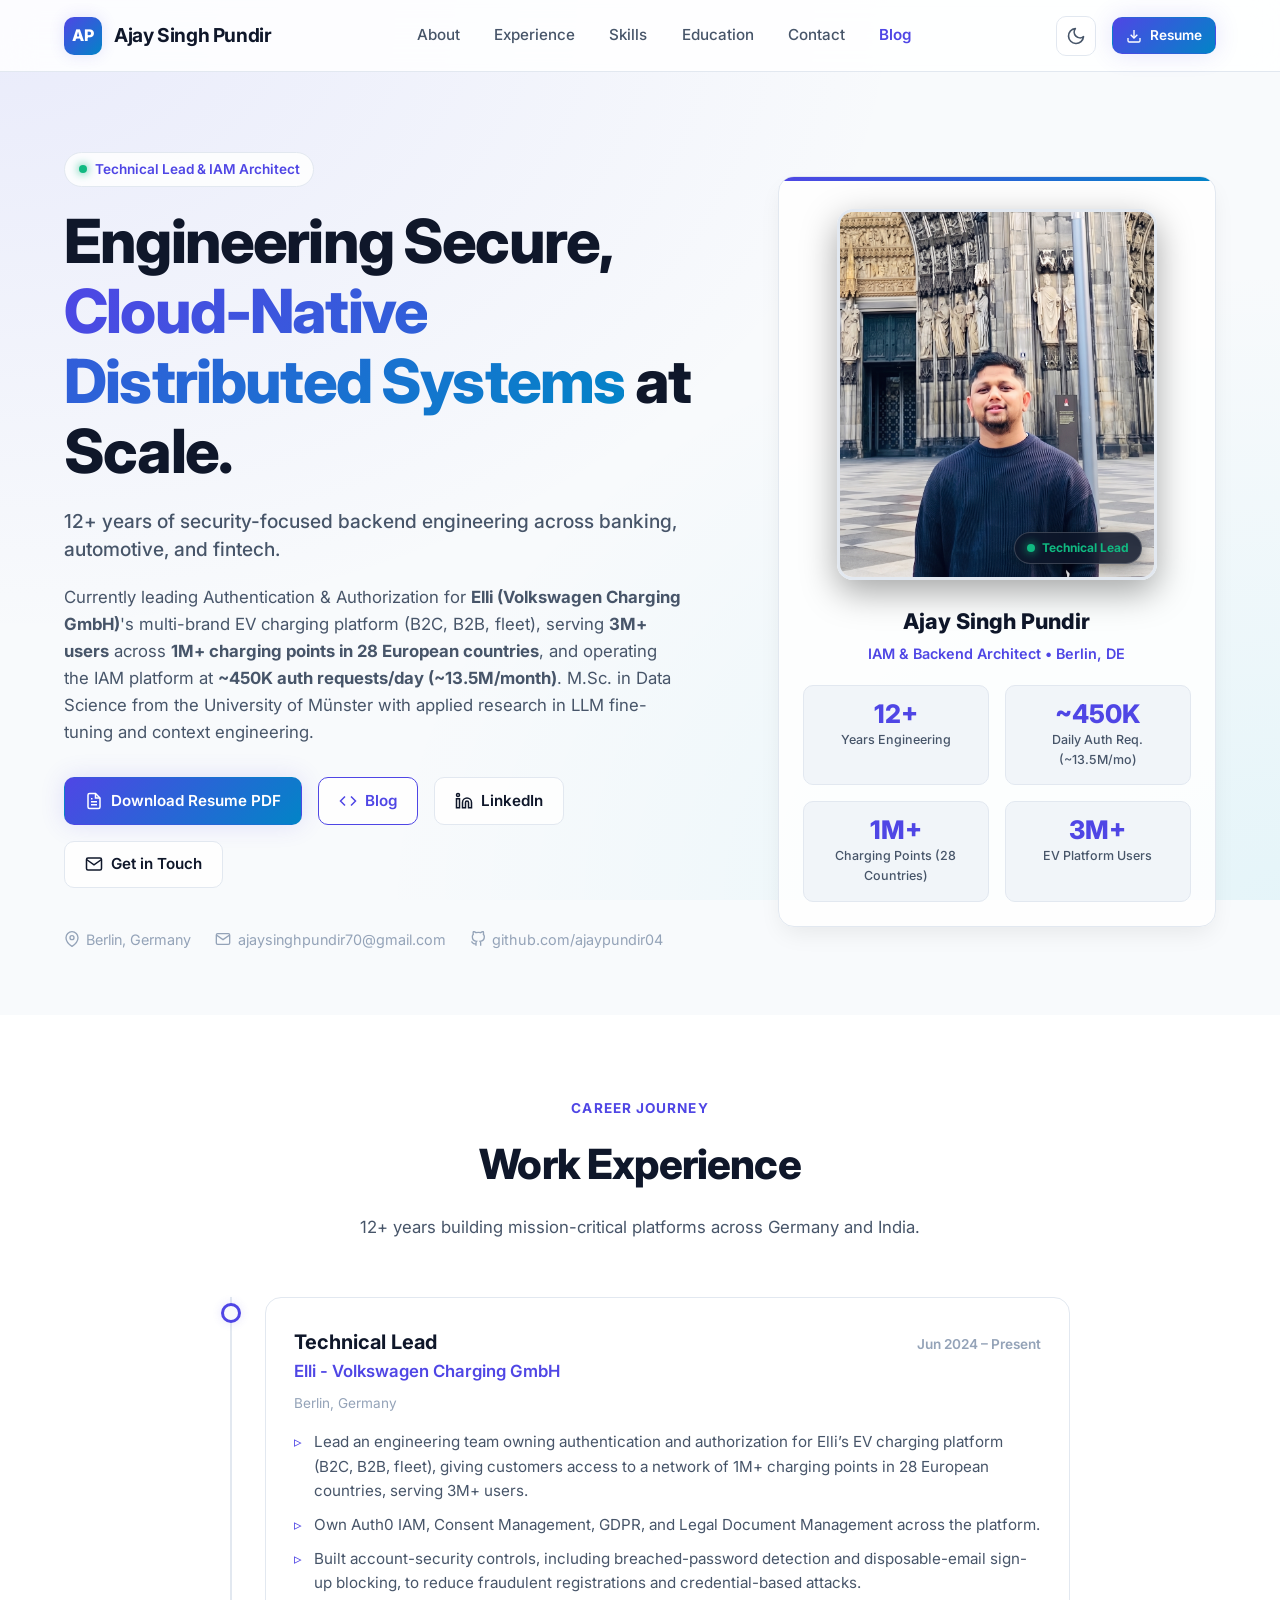
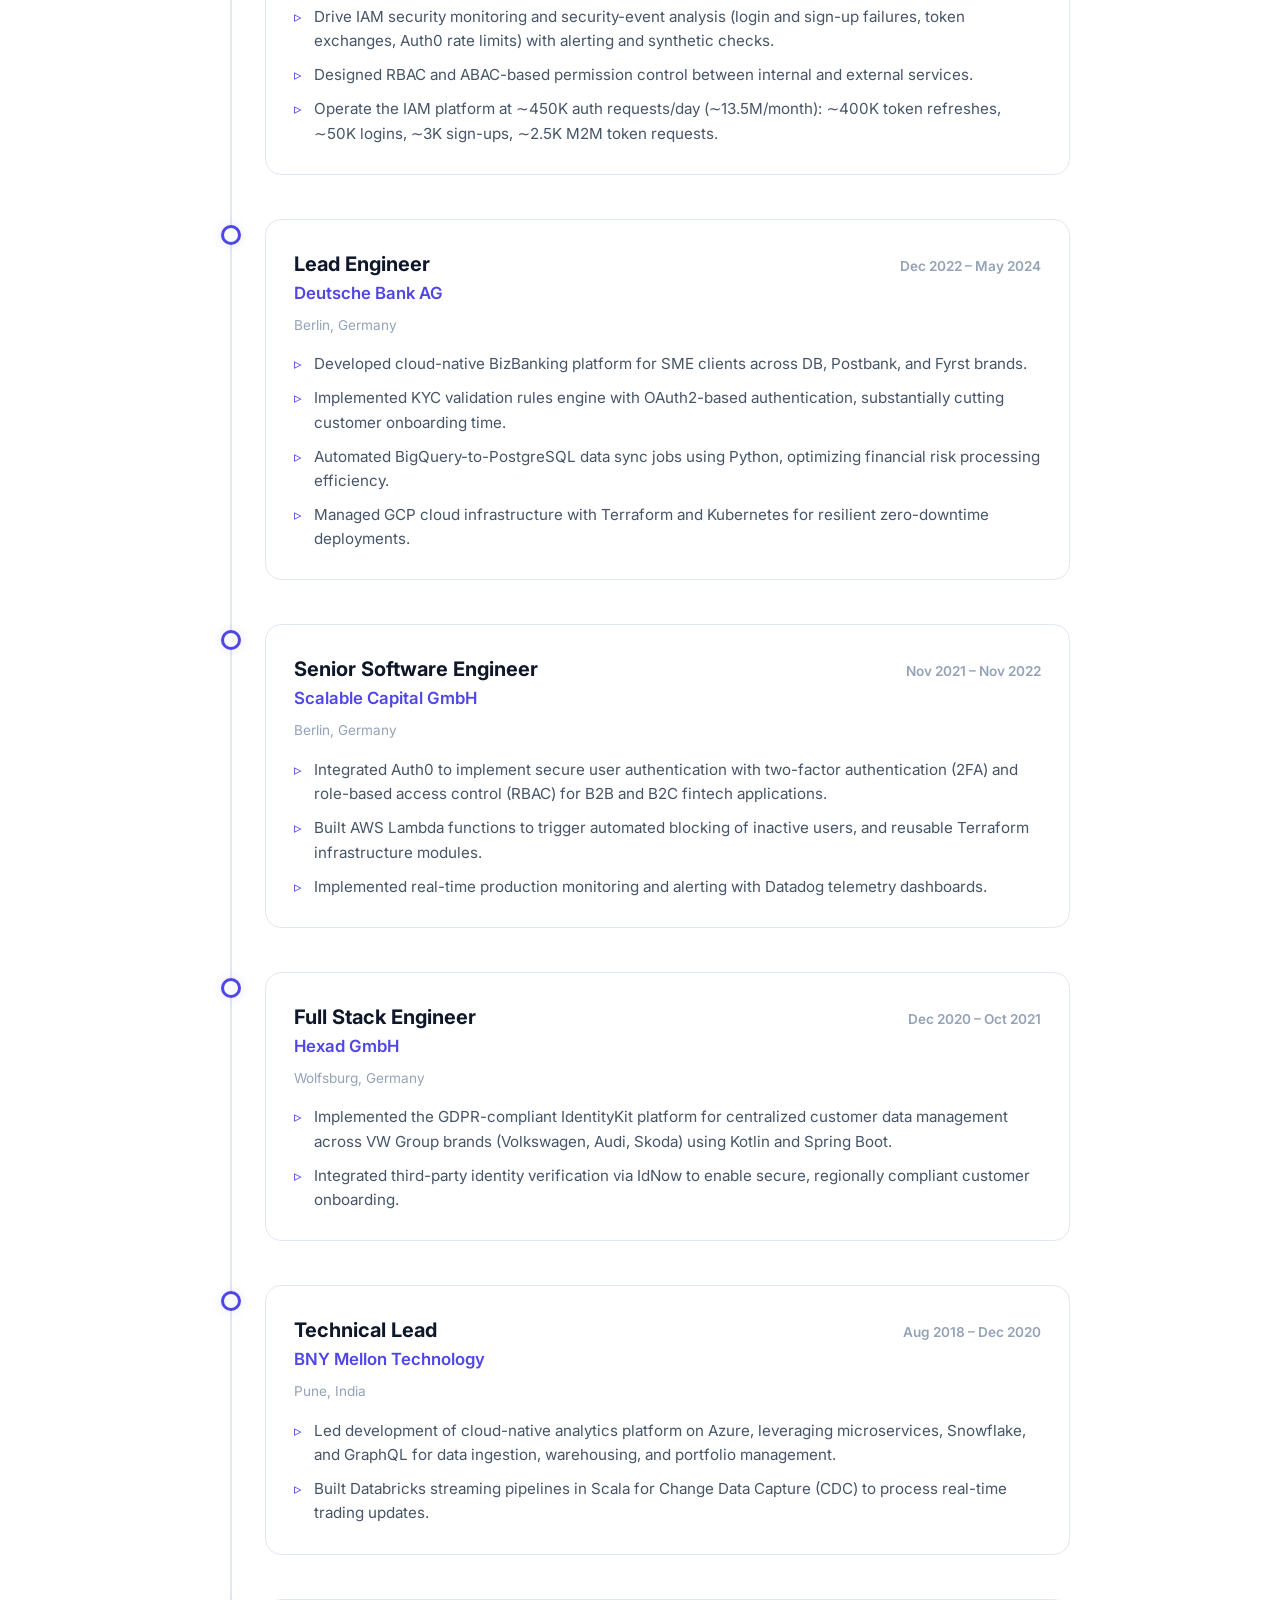
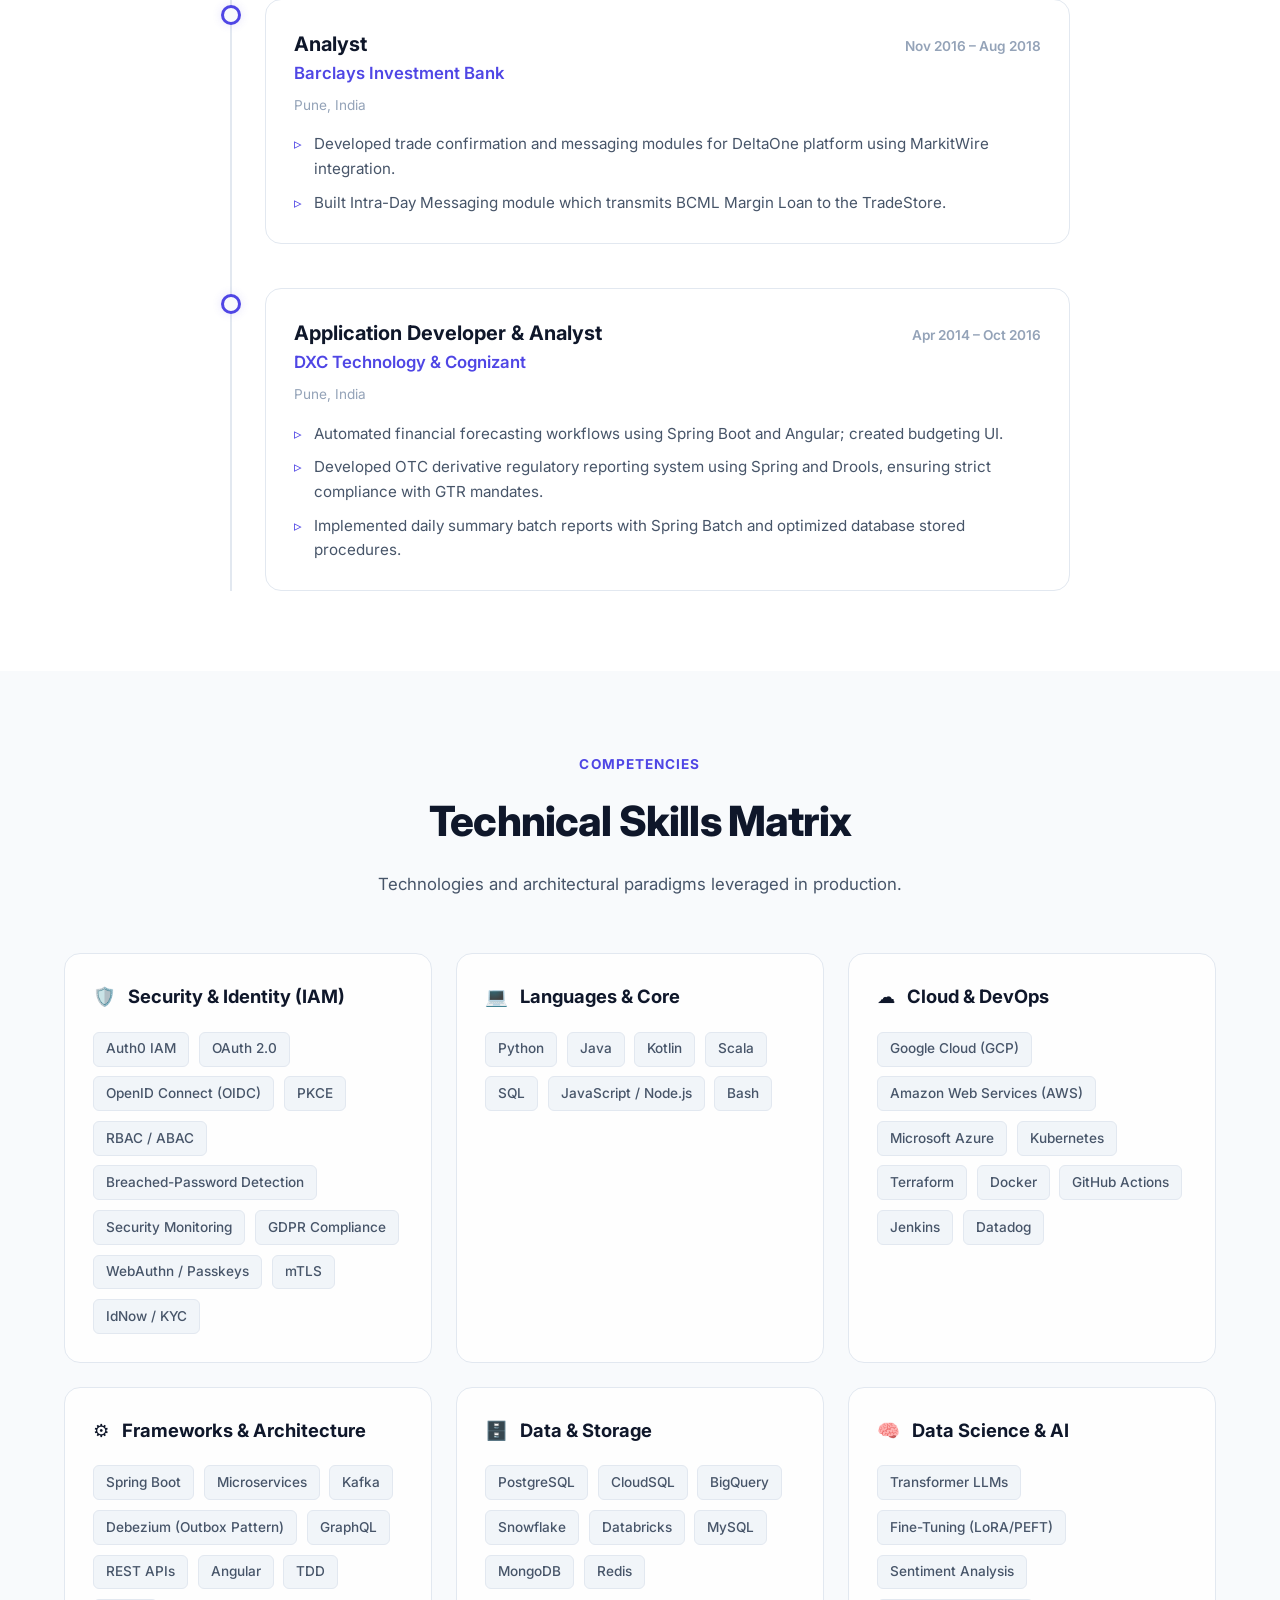
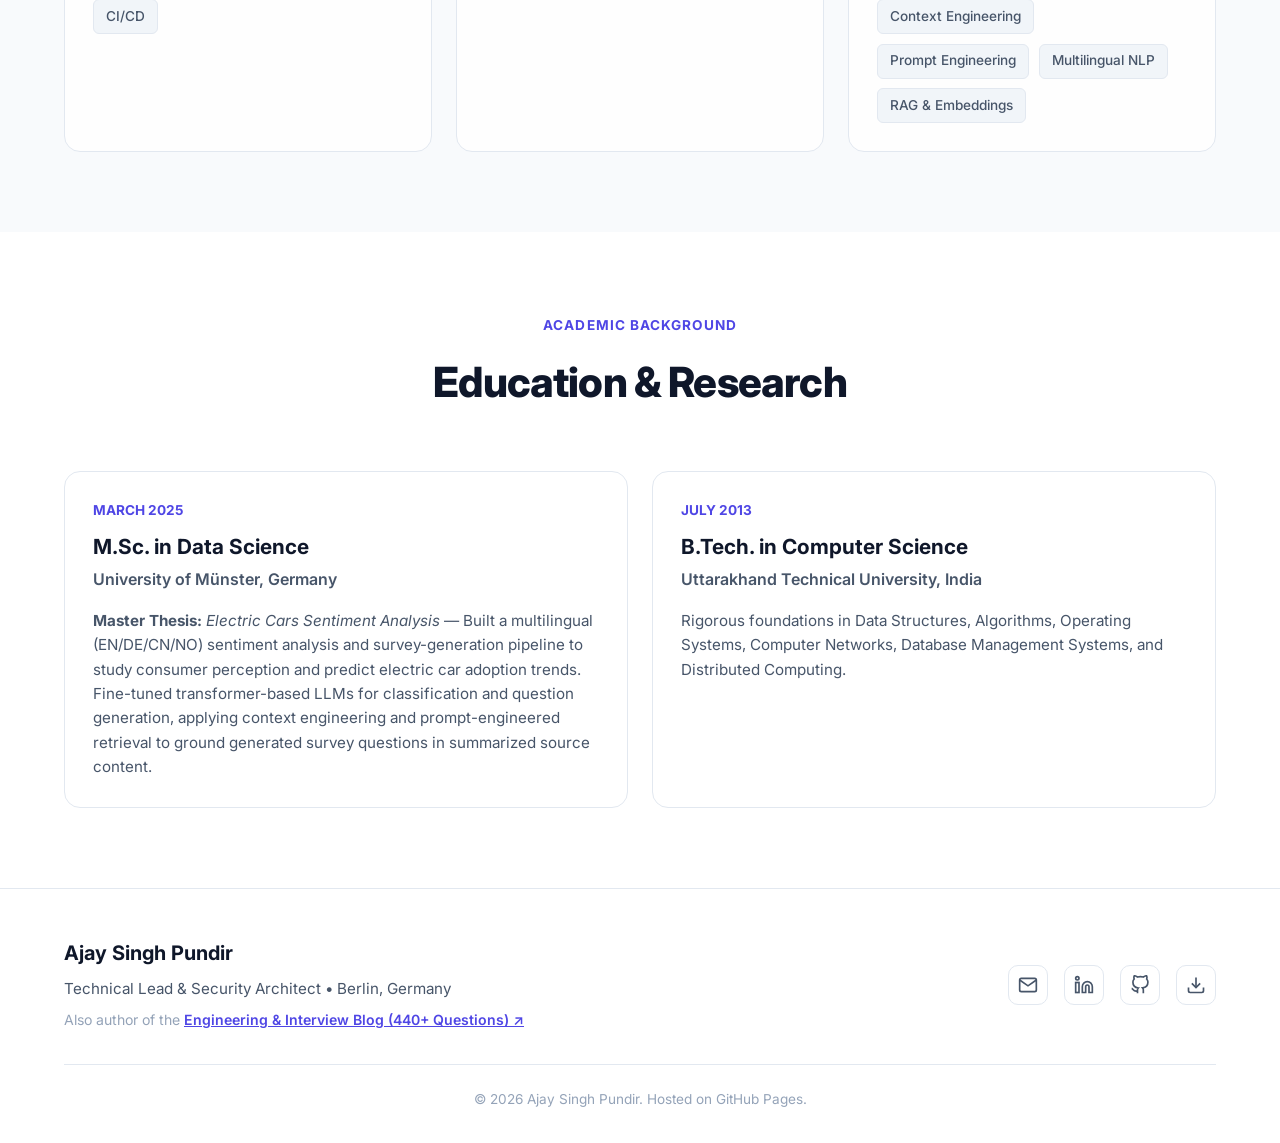
==== commit efee7ef3: "fix: remove deutsch hub from intro profile, link exclusively from blog, and enrich all grammar topic" ====
--- a/index.html
+++ b/index.html
@@ -38,7 +38,6 @@
         <a href="#education" class="nav-link">Education</a>
         <a href="#contact" class="nav-link">Contact</a>
         <a href="blog/index.html" class="nav-link" style="color: var(--accent-primary); font-weight: 600;">Blog</a>
-        <a href="deutsche/index.html" class="nav-link" style="color: #fbbf24; font-weight: 700;">Deutsch 🇩🇪</a>
       </nav>
 
       <div class="nav-actions">
@@ -82,10 +81,6 @@
             <svg width="18" height="18" viewBox="0 0 24 24" fill="none" stroke="currentColor" stroke-width="2"><polyline points="16 18 22 12 16 6"></polyline><polyline points="8 6 2 12 8 18"></polyline></svg>
             Blog
           </a>
-          <a href="deutsche/index.html" class="btn btn-secondary" style="border-color: #f59e0b; color: #fbbf24; font-weight: 600;">
-            <svg width="18" height="18" viewBox="0 0 24 24" fill="none" stroke="currentColor" stroke-width="2"><circle cx="12" cy="12" r="10"></circle><line x1="2" y1="12" x2="22" y2="12"></line><path d="M12 2a15.3 15.3 0 0 1 4 10 15.3 15.3 0 0 1-4 10 15.3 15.3 0 0 1-4-10 15.3 15.3 0 0 1 4-10z"></path></svg>
-            Deutsch Hub 🇩🇪
-          </a>
           <a href="https://linkedin.com/in/ajaysinghpundir" target="_blank" rel="noopener" class="btn btn-secondary">
             <svg width="18" height="18" viewBox="0 0 24 24" fill="none" stroke="currentColor" stroke-width="2"><path d="M16 8a6 6 0 0 1 6 6v7h-4v-7a2 2 0 0 0-2-2 2 2 0 0 0-2 2v7h-4v-7a6 6 0 0 1 6-6z"></path><rect x="2" y="9" width="4" height="12"></rect><circle cx="4" cy="4" r="2"></circle></svg>
             LinkedIn
@@ -450,11 +445,8 @@
         <div>
           <h3 style="font-size: 1.25rem; font-weight: 700; margin-bottom: 0.5rem;">Ajay Singh Pundir</h3>
           <p style="color: var(--text-secondary); font-size: 0.95rem; margin-bottom: 0.5rem;">Technical Lead & Security Architect • Berlin, Germany</p>
-          <p style="font-size: 0.88rem; color: var(--text-muted); margin-bottom: 0.25rem;">
+          <p style="font-size: 0.88rem; color: var(--text-muted);">
             Also author of the <a href="blog/index.html" style="color: var(--accent-primary); font-weight: 600; text-decoration: underline;">Engineering & Interview Blog (440+ Questions) ↗</a>
-          </p>
-          <p style="font-size: 0.88rem; color: var(--text-muted);">
-            Explore the <a href="deutsche/index.html" style="color: #fbbf24; font-weight: 600; text-decoration: underline;">Deutsche Grammatik Hub (A1–C2, 630+ Topics) 🇩🇪 ↗</a>
           </p>
         </div>
         <div class="footer-socials">
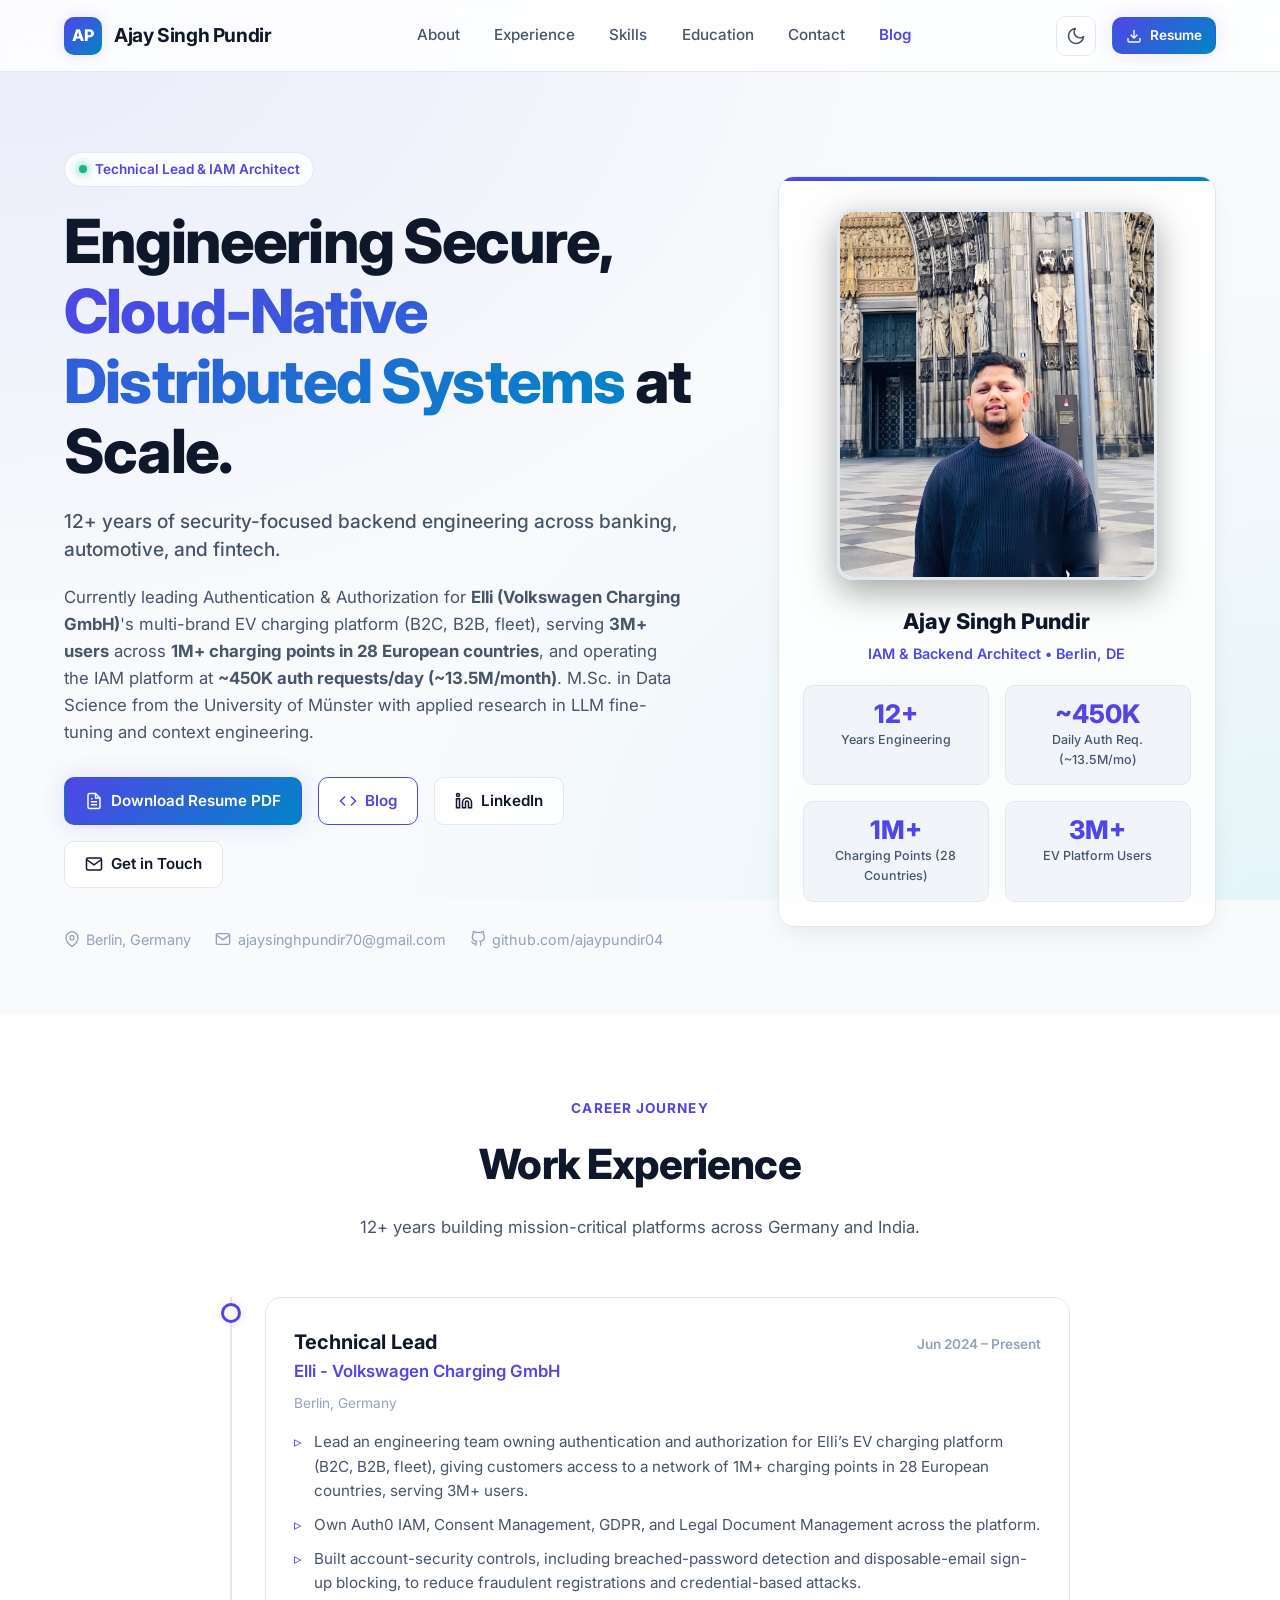
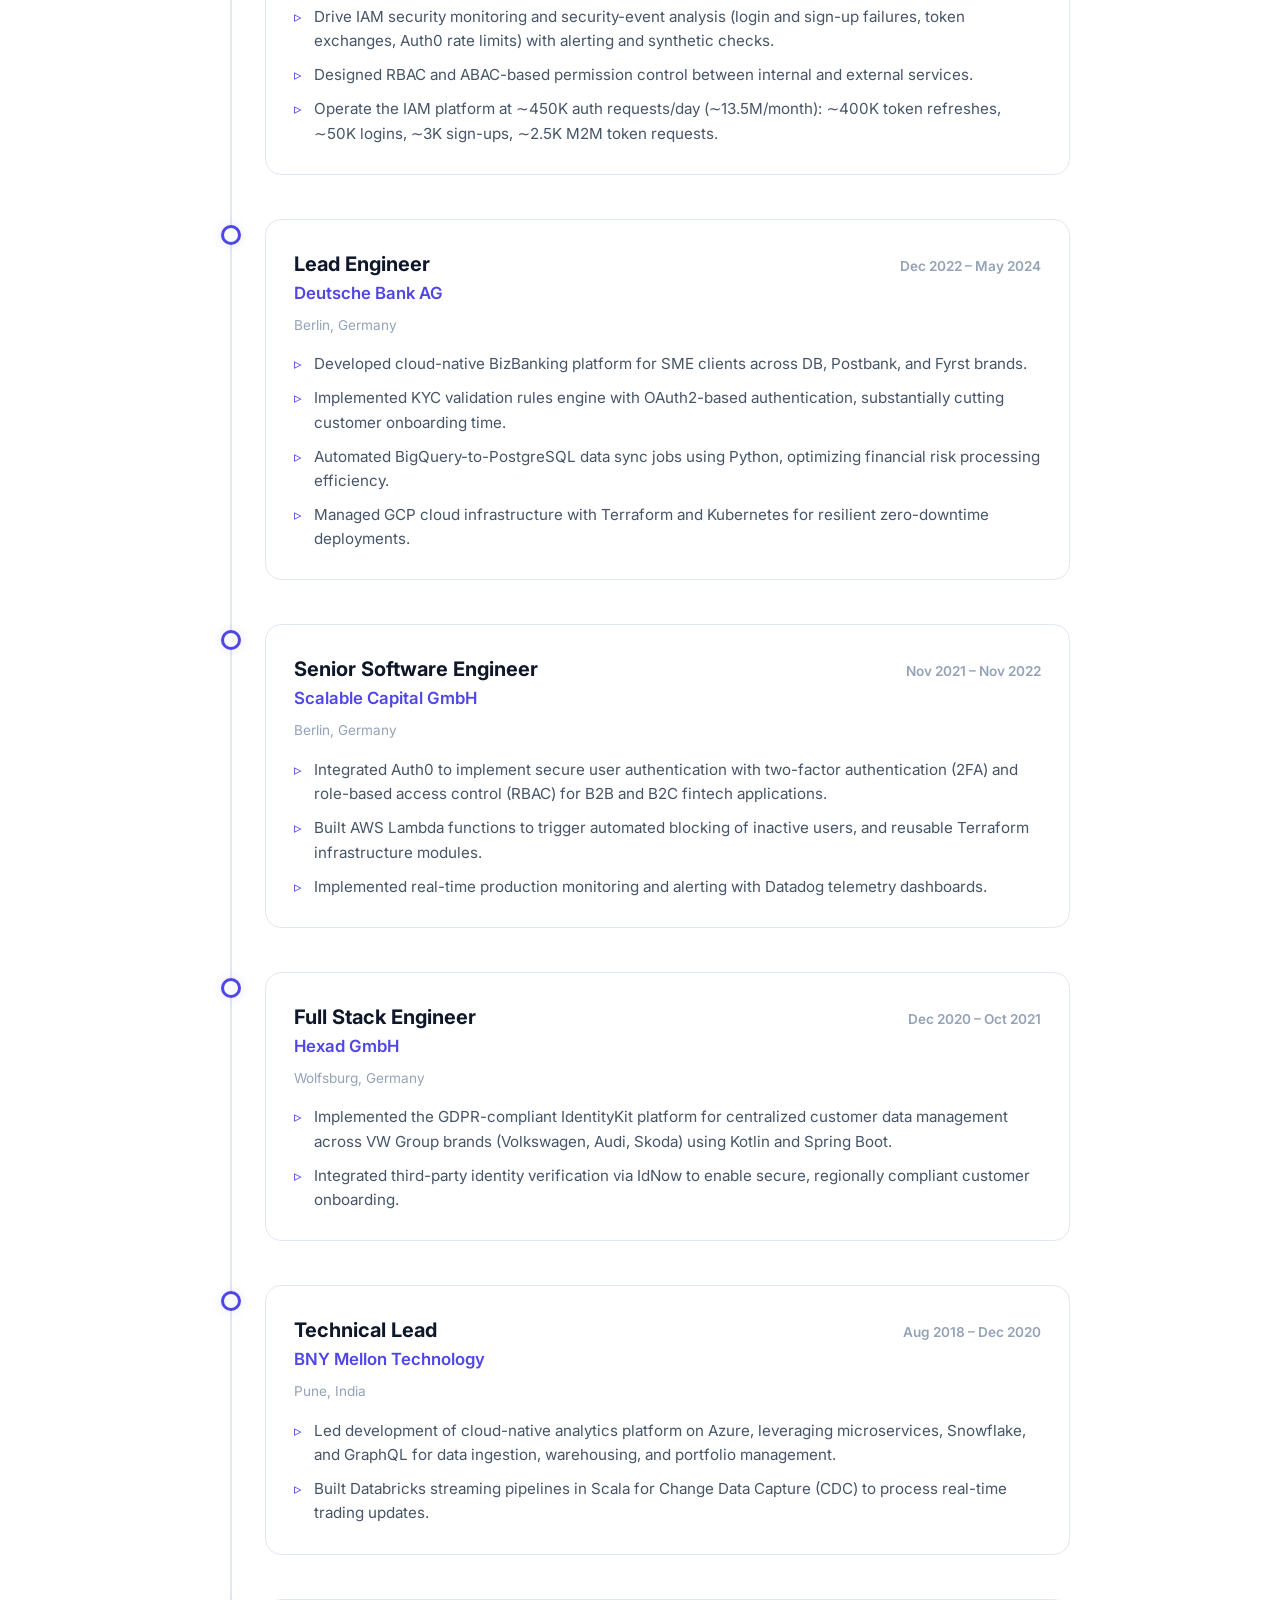
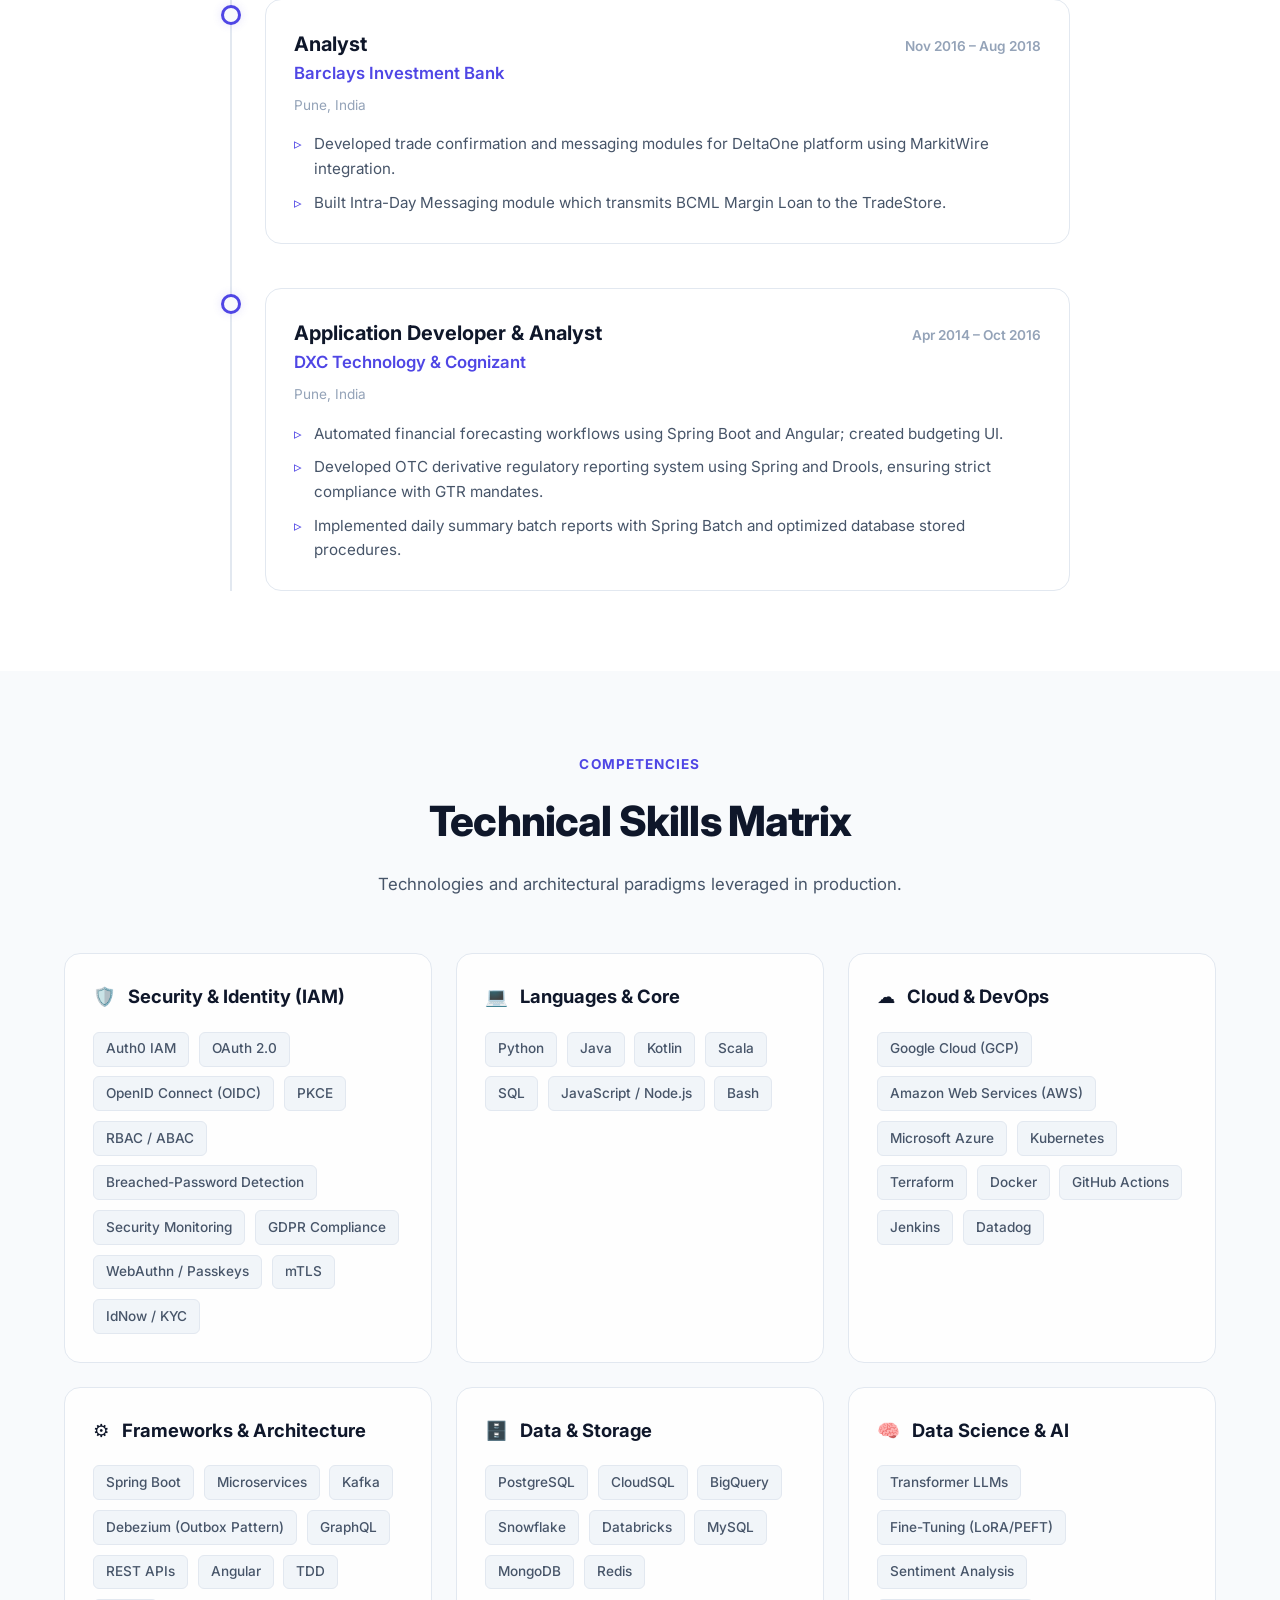
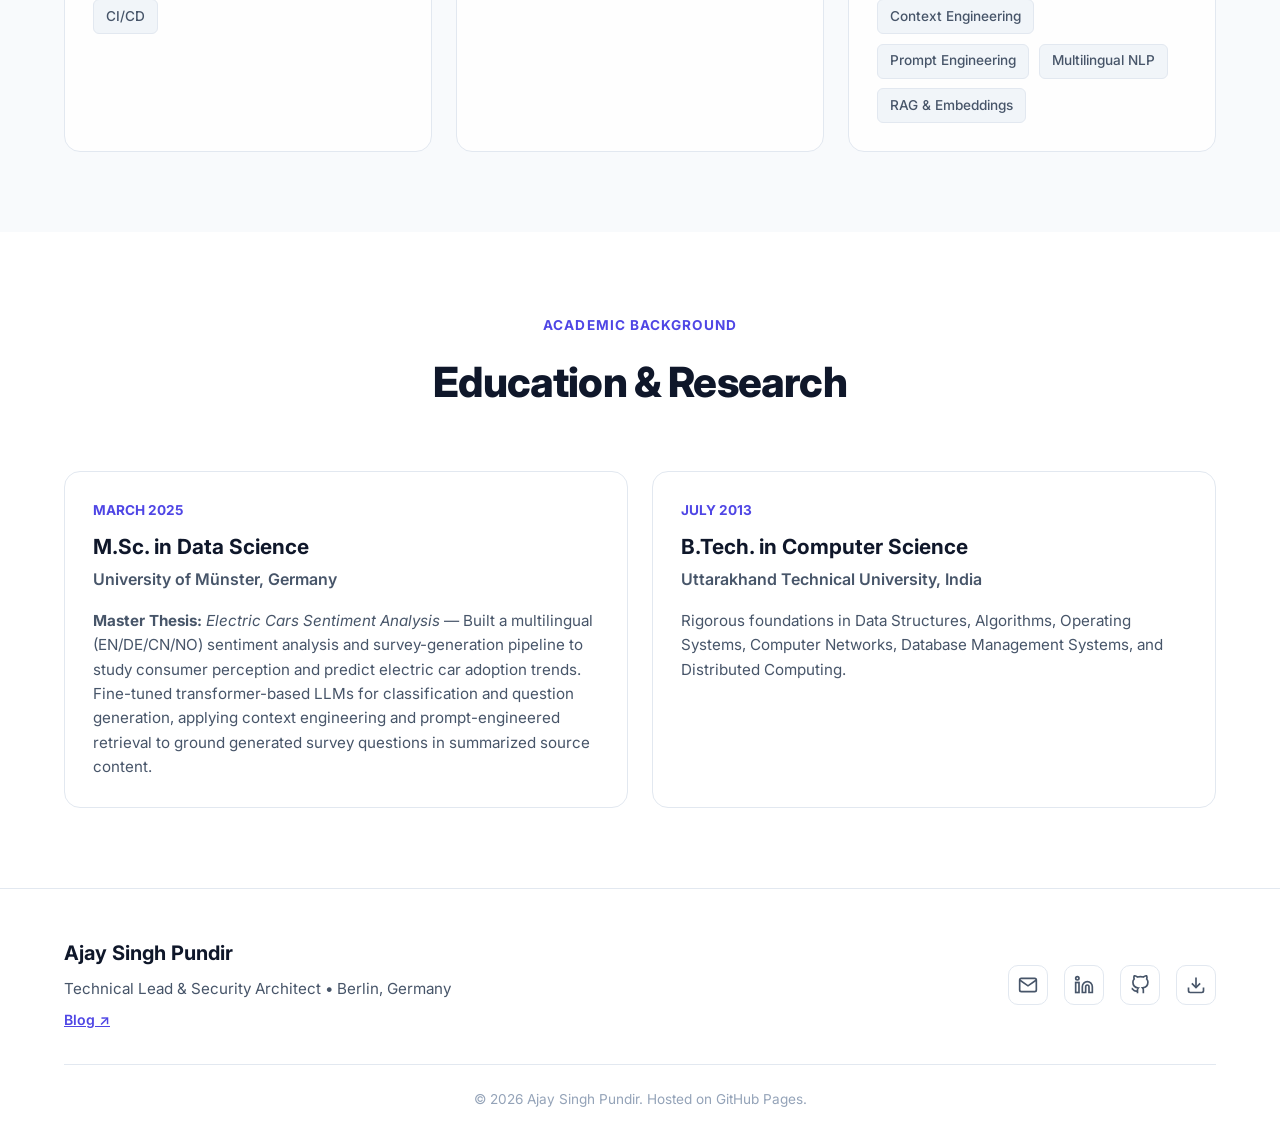
==== commit 740f8246: "chore: simplify blog footer link to 'Blog ↗' and rename 'Ajay's Tech Blog' heading to 'Blog'" ====
--- a/index.html
+++ b/index.html
@@ -446,7 +446,7 @@
           <h3 style="font-size: 1.25rem; font-weight: 700; margin-bottom: 0.5rem;">Ajay Singh Pundir</h3>
           <p style="color: var(--text-secondary); font-size: 0.95rem; margin-bottom: 0.5rem;">Technical Lead & Security Architect • Berlin, Germany</p>
           <p style="font-size: 0.88rem; color: var(--text-muted);">
-            Also author of the <a href="blog/index.html" style="color: var(--accent-primary); font-weight: 600; text-decoration: underline;">Engineering & Interview Blog (440+ Questions) ↗</a>
+            <a href="blog/index.html" style="color: var(--accent-primary); font-weight: 600; text-decoration: underline;">Blog ↗</a>
           </p>
         </div>
         <div class="footer-socials">
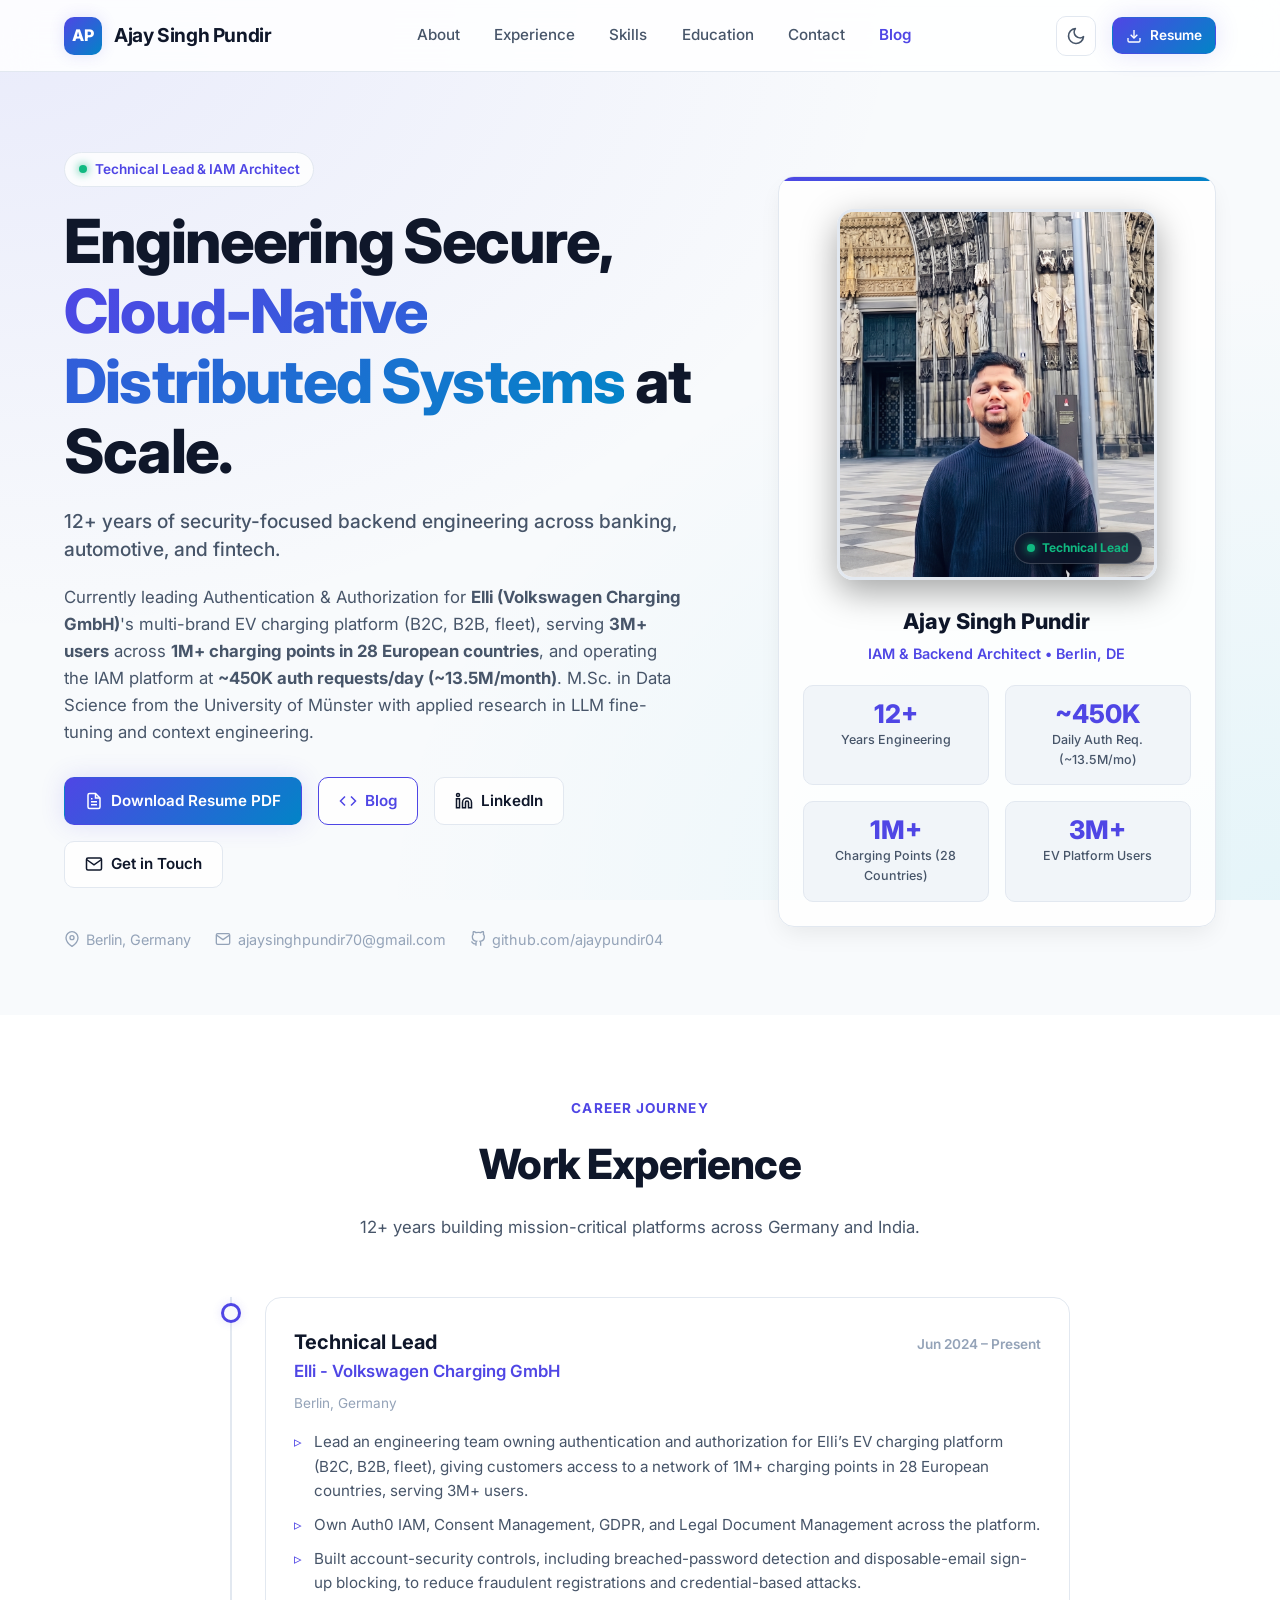
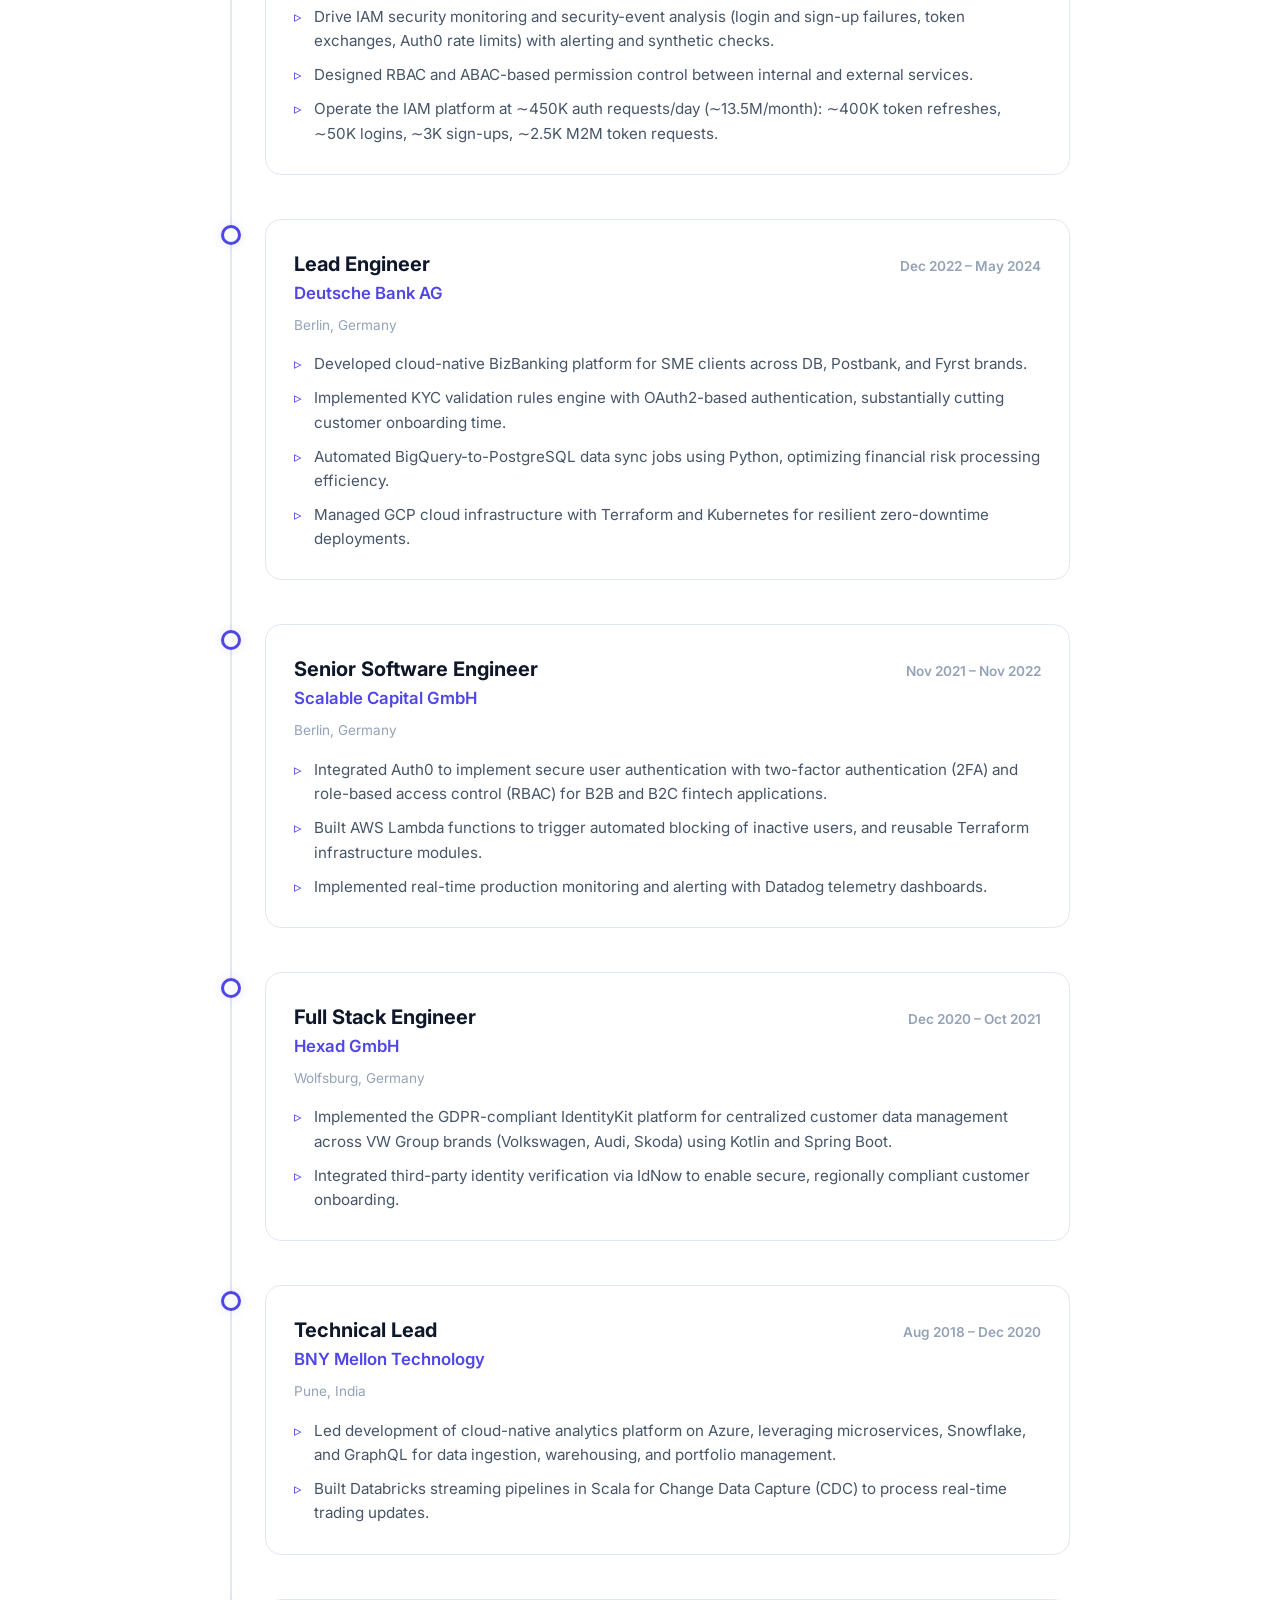
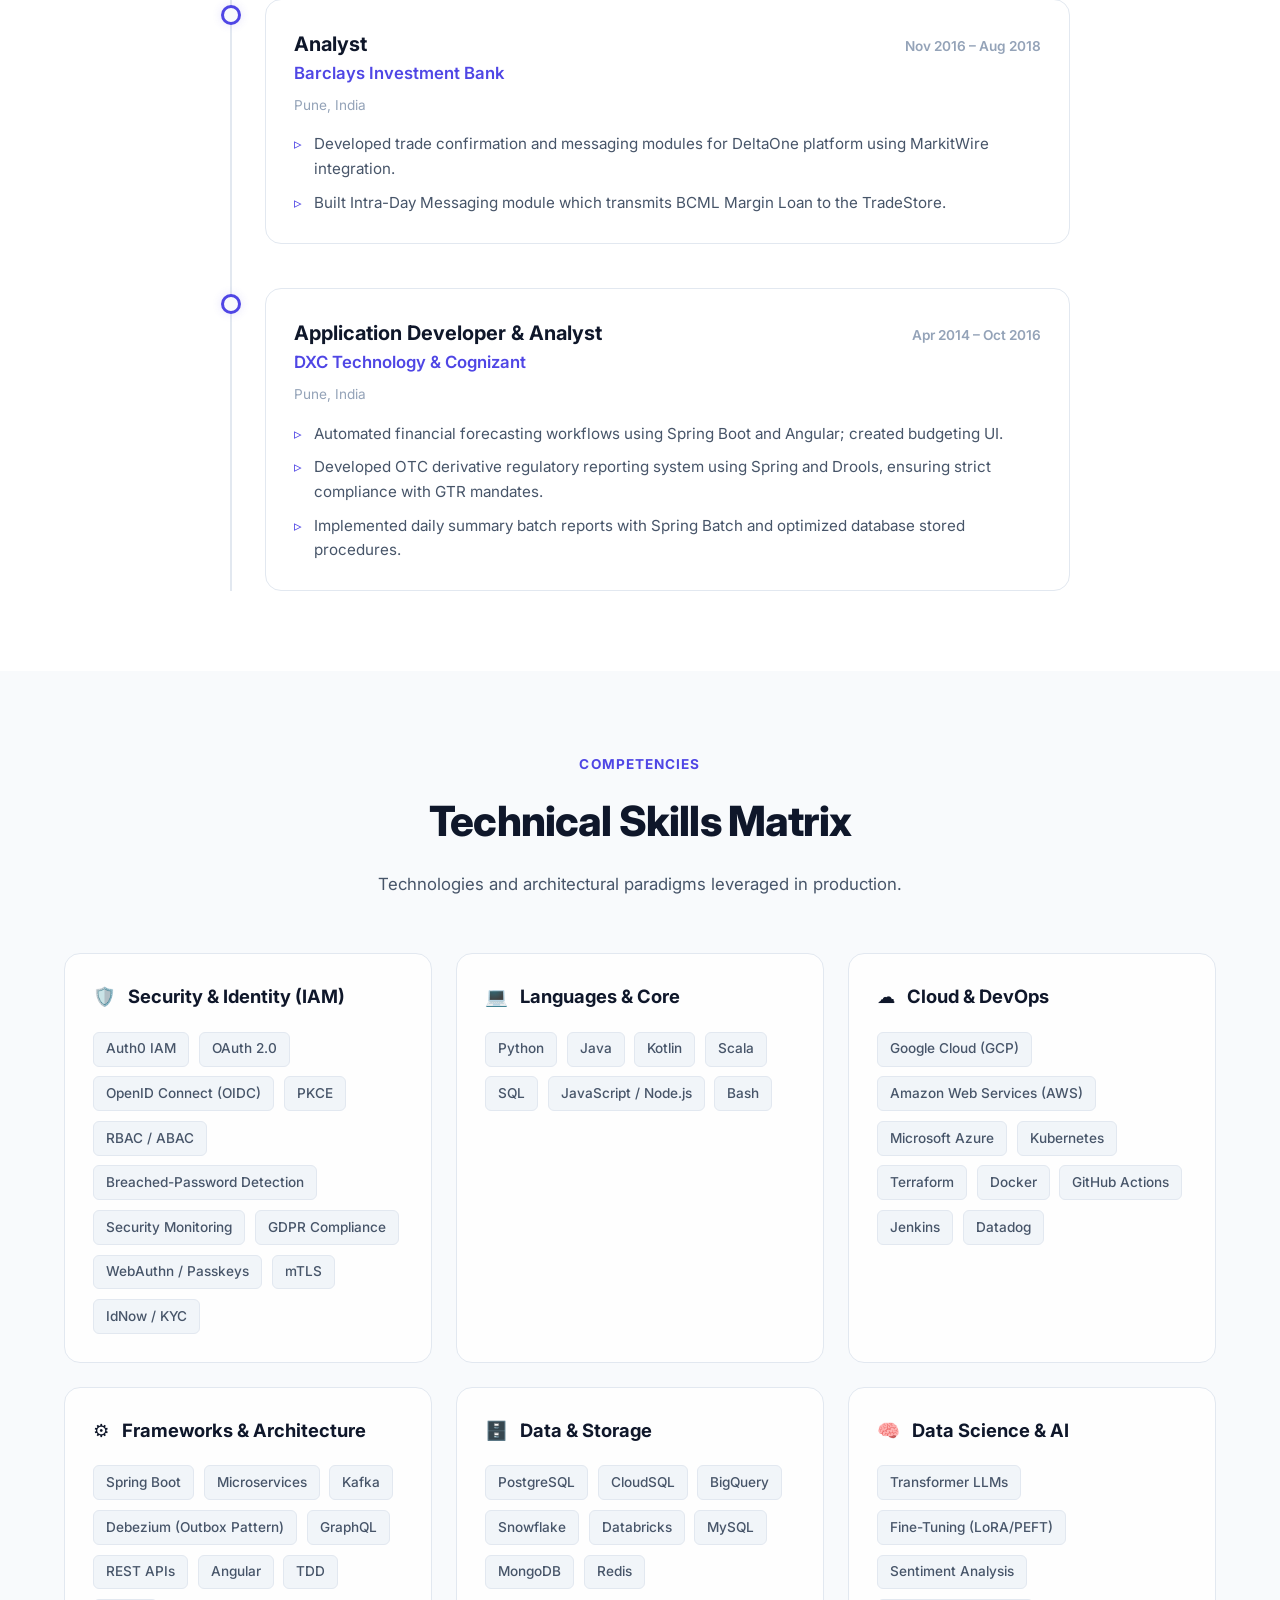
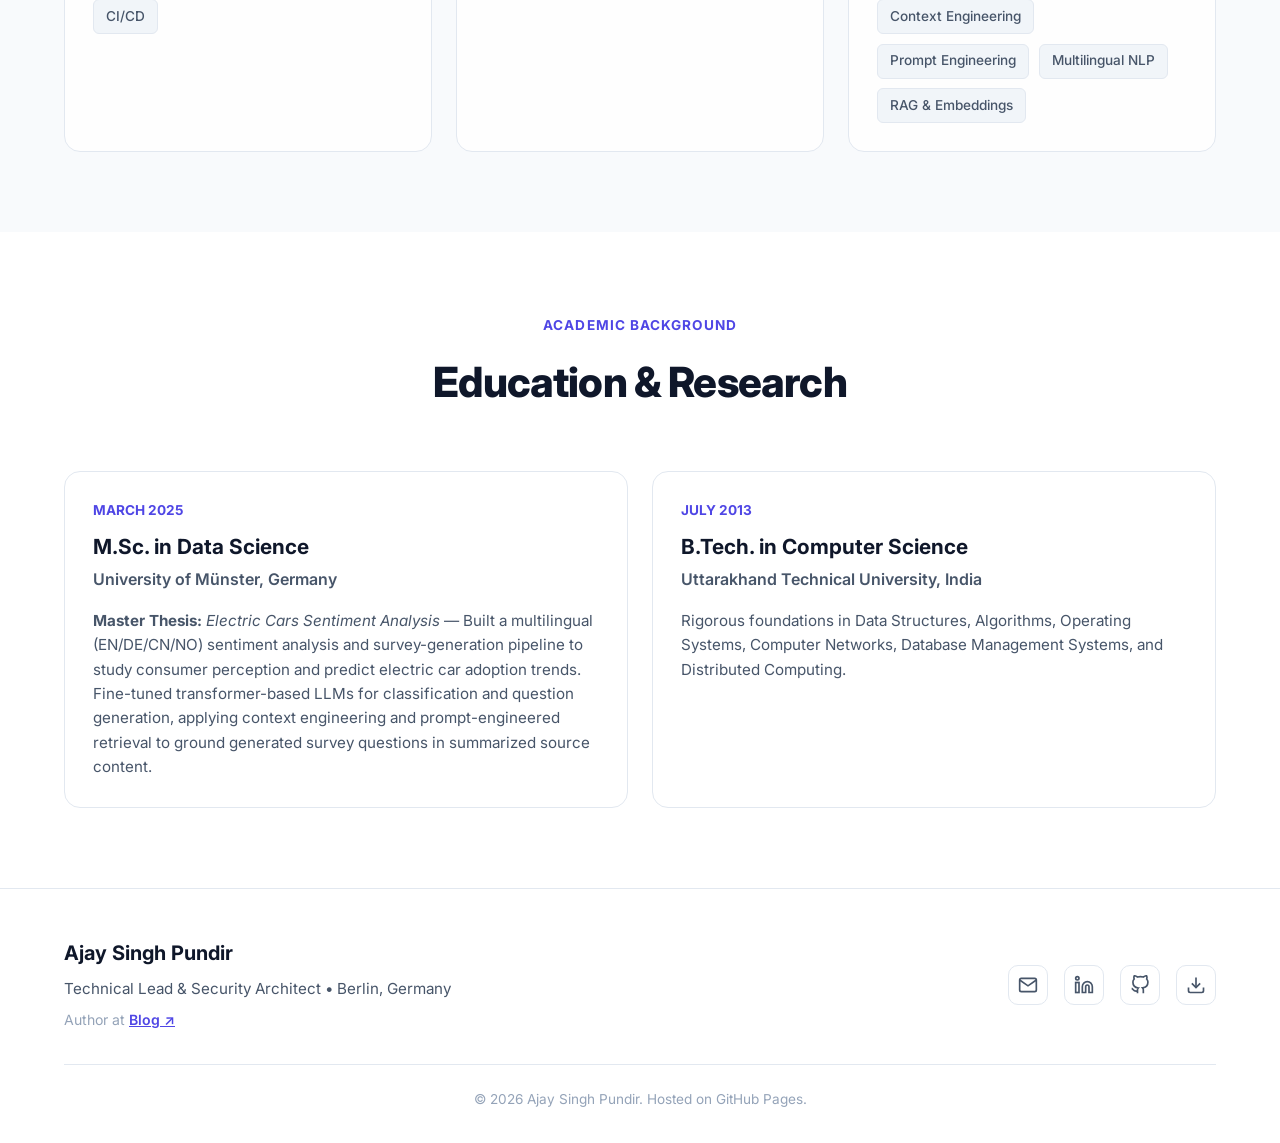
==== commit 616f110b: "chore: rename 'Back to Profile' to 'Profile', update profile footer to 'Author at Blog', and update " ====
--- a/index.html
+++ b/index.html
@@ -446,7 +446,7 @@
           <h3 style="font-size: 1.25rem; font-weight: 700; margin-bottom: 0.5rem;">Ajay Singh Pundir</h3>
           <p style="color: var(--text-secondary); font-size: 0.95rem; margin-bottom: 0.5rem;">Technical Lead & Security Architect • Berlin, Germany</p>
           <p style="font-size: 0.88rem; color: var(--text-muted);">
-            <a href="blog/index.html" style="color: var(--accent-primary); font-weight: 600; text-decoration: underline;">Blog ↗</a>
+            Author at <a href="blog/index.html" style="color: var(--accent-primary); font-weight: 600; text-decoration: underline;">Blog ↗</a>
           </p>
         </div>
         <div class="footer-socials">
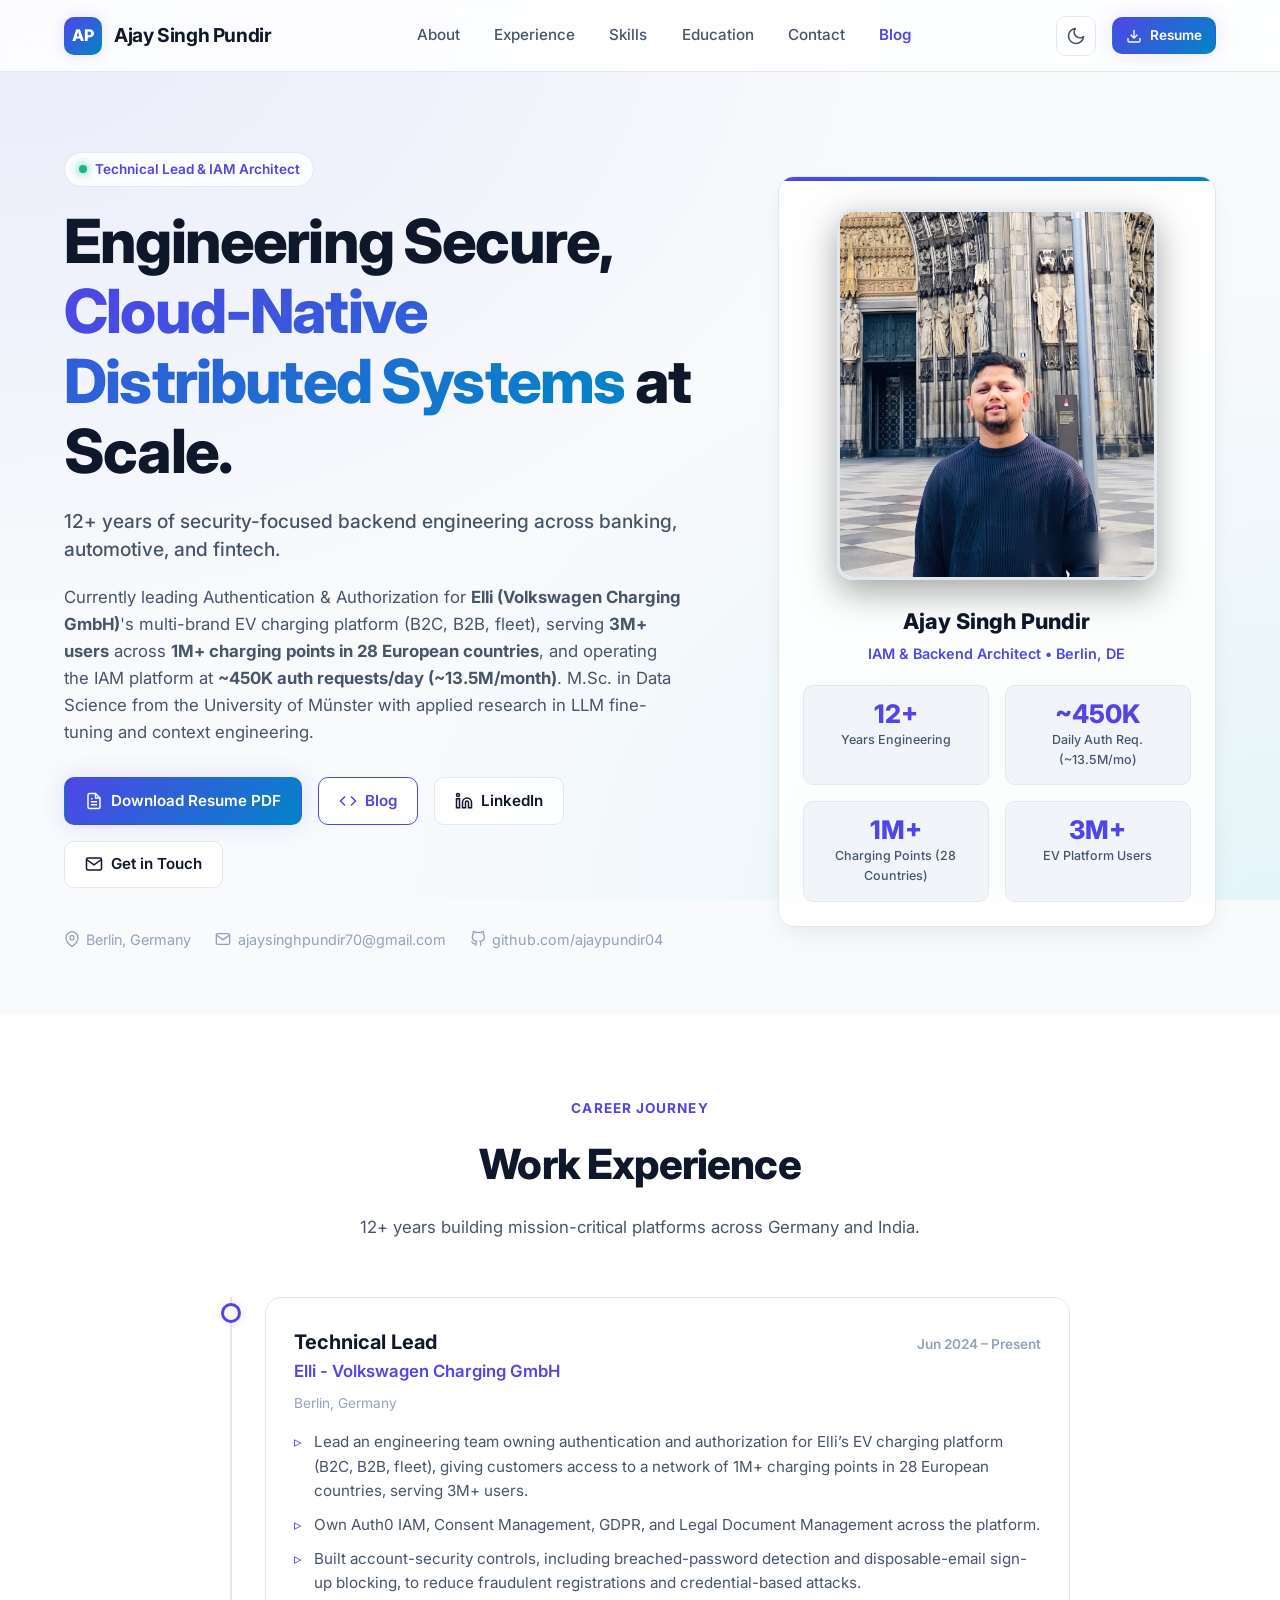
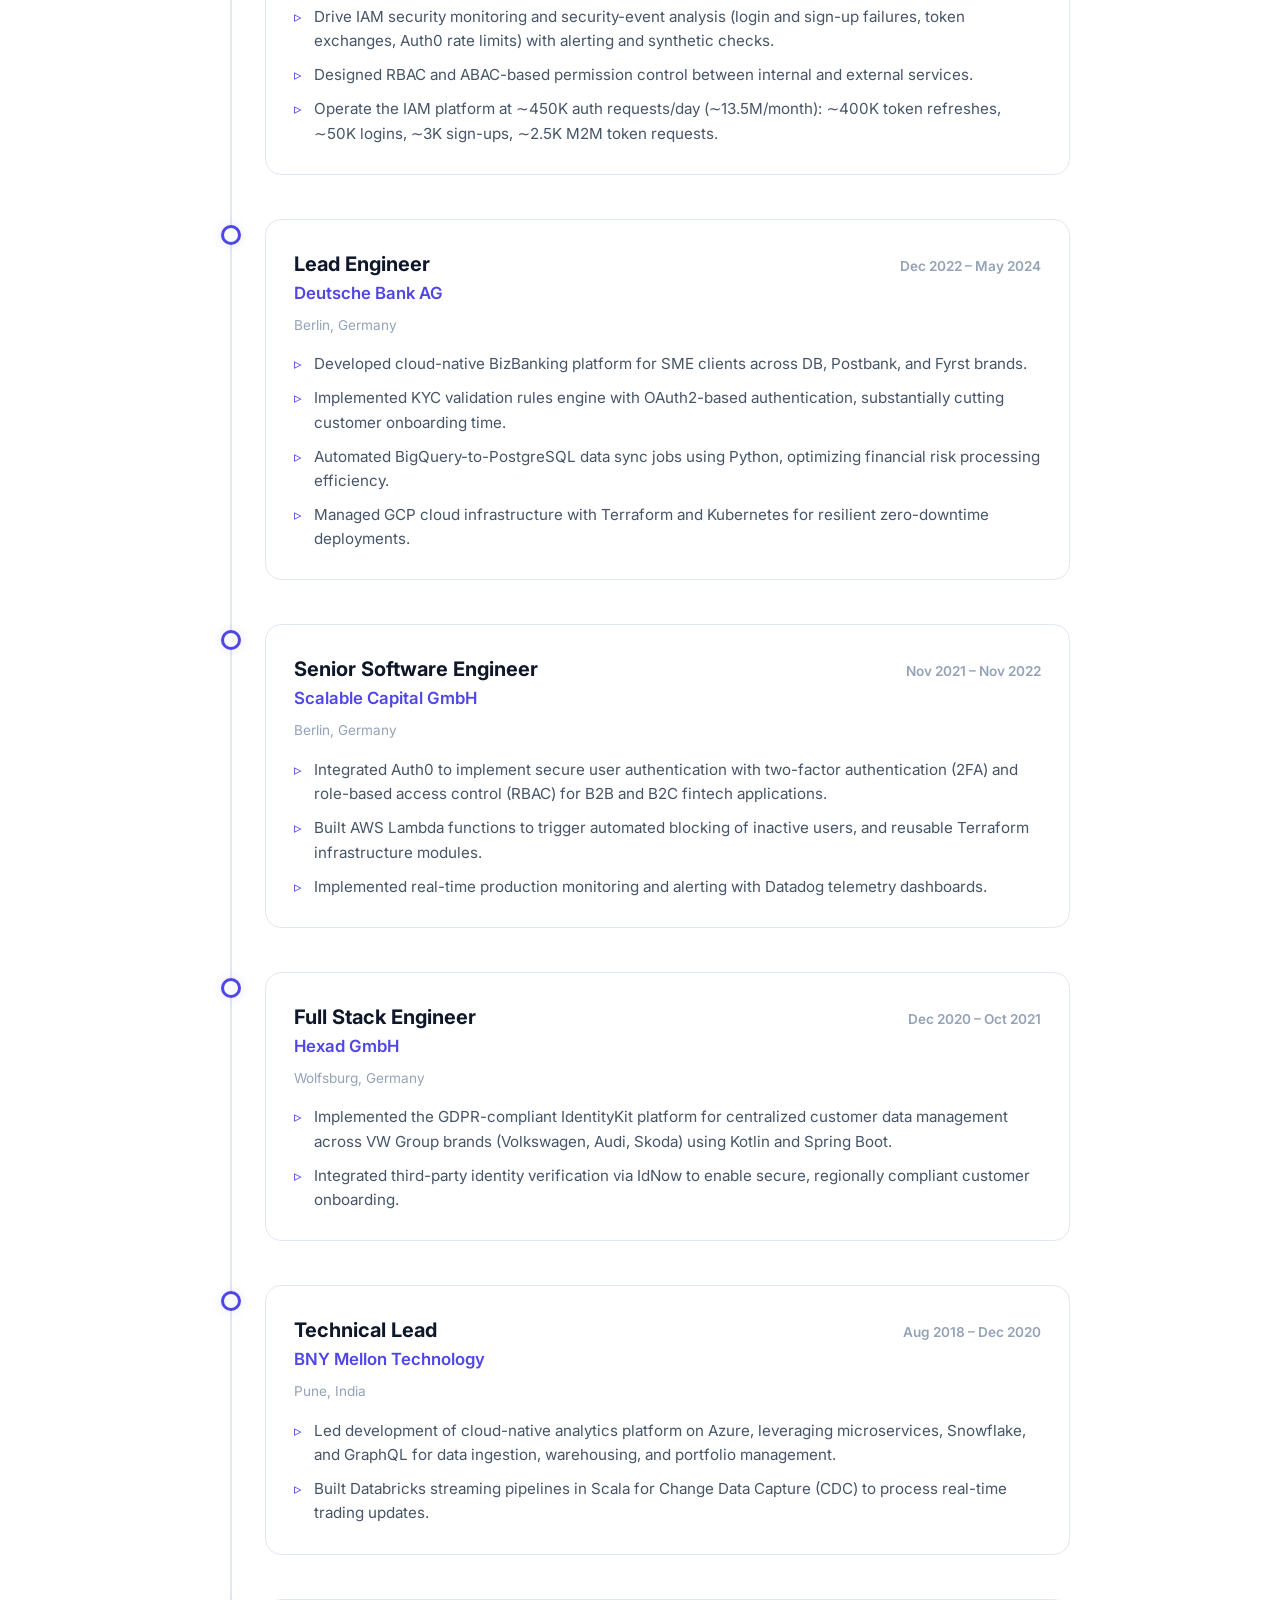
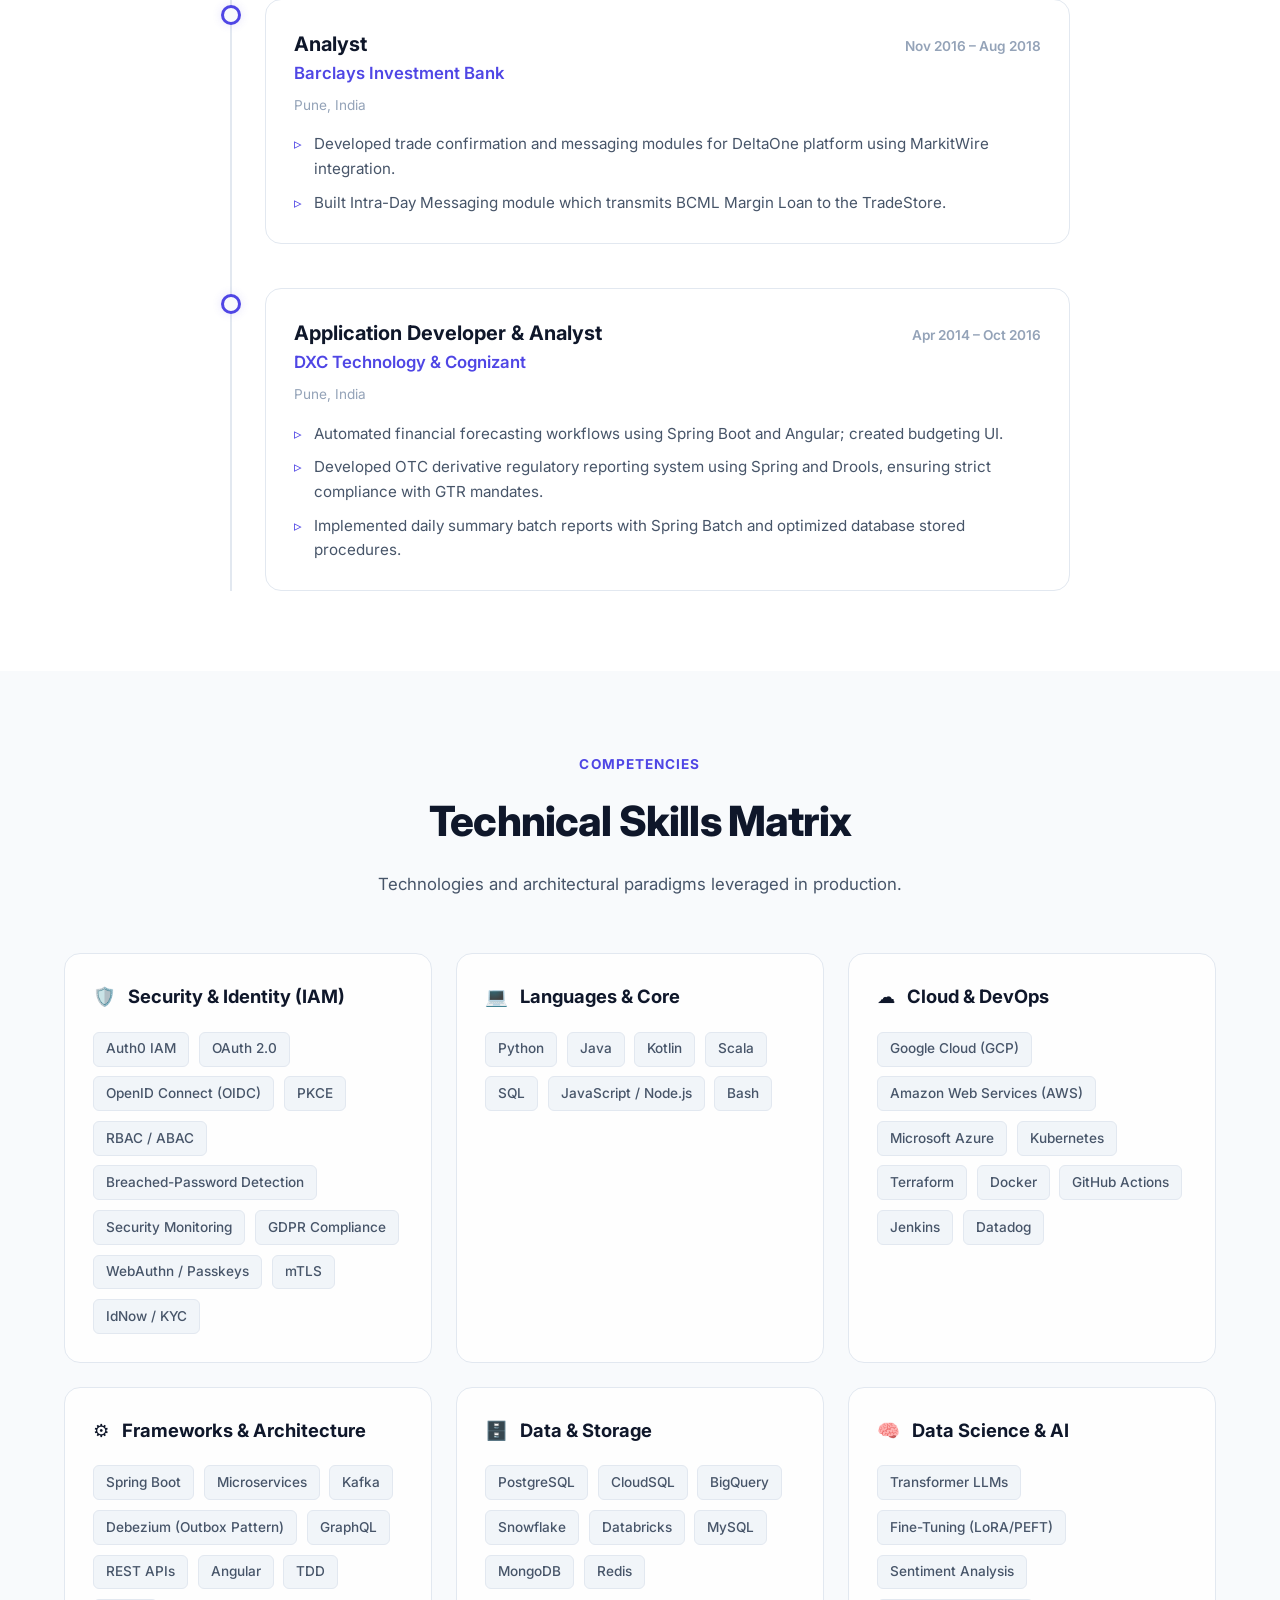
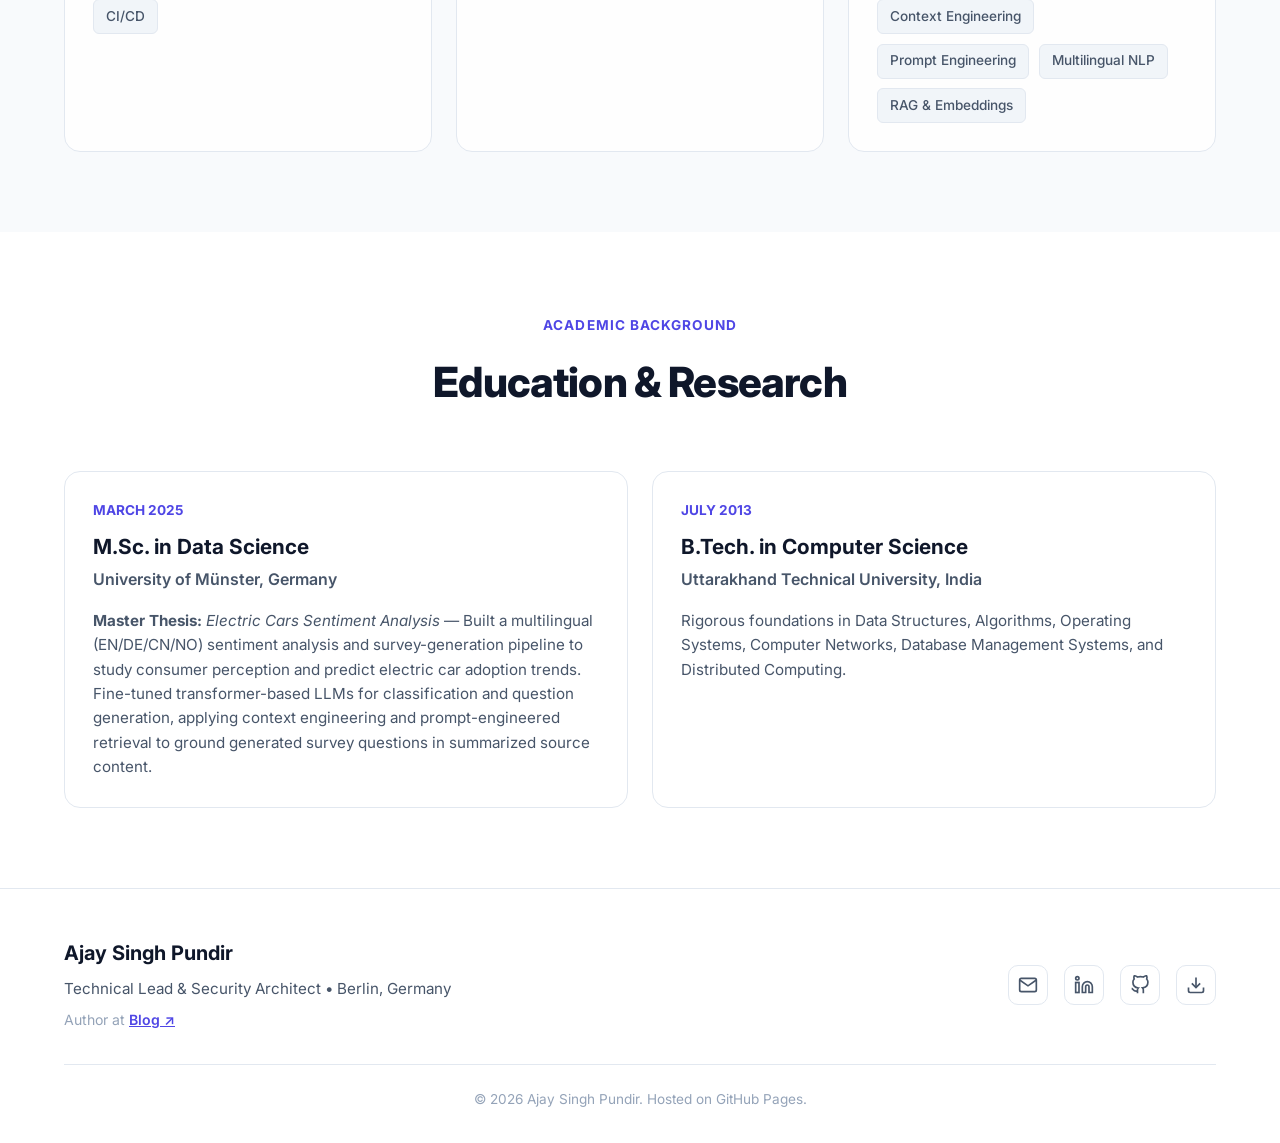
==== commit 8f581a24: "feat: add comprehensive SEO, sitemap, robots.txt, and AI structured data (JSON-LD) across profile, b" ====
--- a/index.html
+++ b/index.html
@@ -7,11 +7,85 @@
   <meta name="description" content="Technical Lead with 12+ years of security-focused backend engineering across banking, automotive, and fintech. Currently leads Authentication & Authorization at Elli (Volkswagen Charging GmbH). M.Sc. in Data Science.">
   <meta name="author" content="Ajay Singh Pundir">
 
-  <!-- Open Graph -->
+  <!-- Canonical & Search Optimization -->
+  <link rel="canonical" href="https://ajaypundir04.github.io/aj-profile/">
+  <meta name="robots" content="index, follow, max-snippet:-1, max-image-preview:large, max-video-preview:-1">
+  <meta name="keywords" content="Ajay Singh Pundir, Technical Lead, Security Architect, IAM, OAuth2, OpenID Connect, Distributed Systems, Cloud Architecture, Elli, Volkswagen Charging, Data Science, Berlin Software Engineer">
+
+  <!-- Open Graph / Social -->
+  <meta property="og:type" content="profile">
+  <meta property="og:site_name" content="Ajay Singh Pundir">
+  <meta property="og:locale" content="en_US">
+  <meta property="og:url" content="https://ajaypundir04.github.io/aj-profile/">
   <meta property="og:title" content="Ajay Singh Pundir | Technical Lead & Security Architect">
-  <meta property="og:description" content="12+ years of security-focused backend engineering across banking, automotive, and fintech. IAM, OAuth2, Cloud-Native Distributed Systems, and M.Sc. Data Science.">
-  <meta property="og:image" content="profile.jpeg?v=3">
-  <meta property="og:type" content="website">
+  <meta property="og:description" content="Technical Lead with 12+ years of security-focused backend engineering across banking, automotive, and fintech. Currently leads Authentication & Authorization at Elli (Volkswagen Charging GmbH). M.Sc. in Data Science.">
+  <meta property="og:image" content="https://ajaypundir04.github.io/aj-profile/profile.jpeg?v=3">
+
+  <!-- Twitter Card -->
+  <meta name="twitter:card" content="summary_large_image">
+  <meta name="twitter:title" content="Ajay Singh Pundir | Technical Lead & Security Architect">
+  <meta name="twitter:description" content="Technical Lead with 12+ years of security-focused backend engineering across banking, automotive, and fintech. Leads IAM at Elli (Volkswagen Charging GmbH).">
+  <meta name="twitter:image" content="https://ajaypundir04.github.io/aj-profile/profile.jpeg?v=3">
+
+  <!-- Structured Data: Schema.org Person & ProfilePage for AI & Search Engines -->
+  <script type="application/ld+json">
+  {
+    "@context": "https://schema.org",
+    "@graph": [
+      {
+        "@type": "Person",
+        "@id": "https://ajaypundir04.github.io/aj-profile/#person",
+        "name": "Ajay Singh Pundir",
+        "jobTitle": "Technical Lead & Security Architect",
+        "description": "Technical Lead with 12+ years of security-focused backend engineering across banking, automotive, and fintech. Leading Authentication & Authorization at Elli (Volkswagen Charging GmbH).",
+        "url": "https://ajaypundir04.github.io/aj-profile/",
+        "image": "https://ajaypundir04.github.io/aj-profile/profile.jpeg?v=3",
+        "sameAs": [
+          "https://linkedin.com/in/ajaysinghpundir",
+          "https://github.com/ajaypundir04"
+        ],
+        "worksFor": {
+          "@type": "Organization",
+          "name": "Elli (Volkswagen Charging GmbH)"
+        },
+        "alumniOf": {
+          "@type": "CollegeOrUniversity",
+          "name": "University of Münster"
+        },
+        "address": {
+          "@type": "PostalAddress",
+          "addressLocality": "Berlin",
+          "addressCountry": "Germany"
+        },
+        "knowsAbout": [
+          "Identity and Access Management (IAM)",
+          "OAuth 2.0 & OpenID Connect",
+          "Distributed Systems Architecture",
+          "Cloud Security",
+          "Kubernetes",
+          "Microservices",
+          "EV Charging Infrastructure",
+          "Data Science & Machine Learning"
+        ]
+      },
+      {
+        "@type": "ProfilePage",
+        "@id": "https://ajaypundir04.github.io/aj-profile/#webpage",
+        "url": "https://ajaypundir04.github.io/aj-profile/",
+        "name": "Ajay Singh Pundir | Technical Lead & Security Architect",
+        "isPartOf": {
+          "@type": "WebSite",
+          "@id": "https://ajaypundir04.github.io/aj-profile/#website",
+          "url": "https://ajaypundir04.github.io/aj-profile/",
+          "name": "Ajay Singh Pundir Portfolio & Engineering Hub"
+        },
+        "mainEntity": {
+          "@id": "https://ajaypundir04.github.io/aj-profile/#person"
+        }
+      }
+    ]
+  }
+  </script>
 
   <!-- Fonts -->
   <link rel="preconnect" href="https://fonts.googleapis.com">
@@ -470,6 +544,9 @@
     </div>
   </footer>
 
+  <!-- Analytics -->
+  <script data-goatcounter="https://ajaypundir04.goatcounter.com/count"
+          async src="//gc.zgo.at/count.js"></script>
   <script src="assets/js/main.js"></script>
 </body>
 </html>
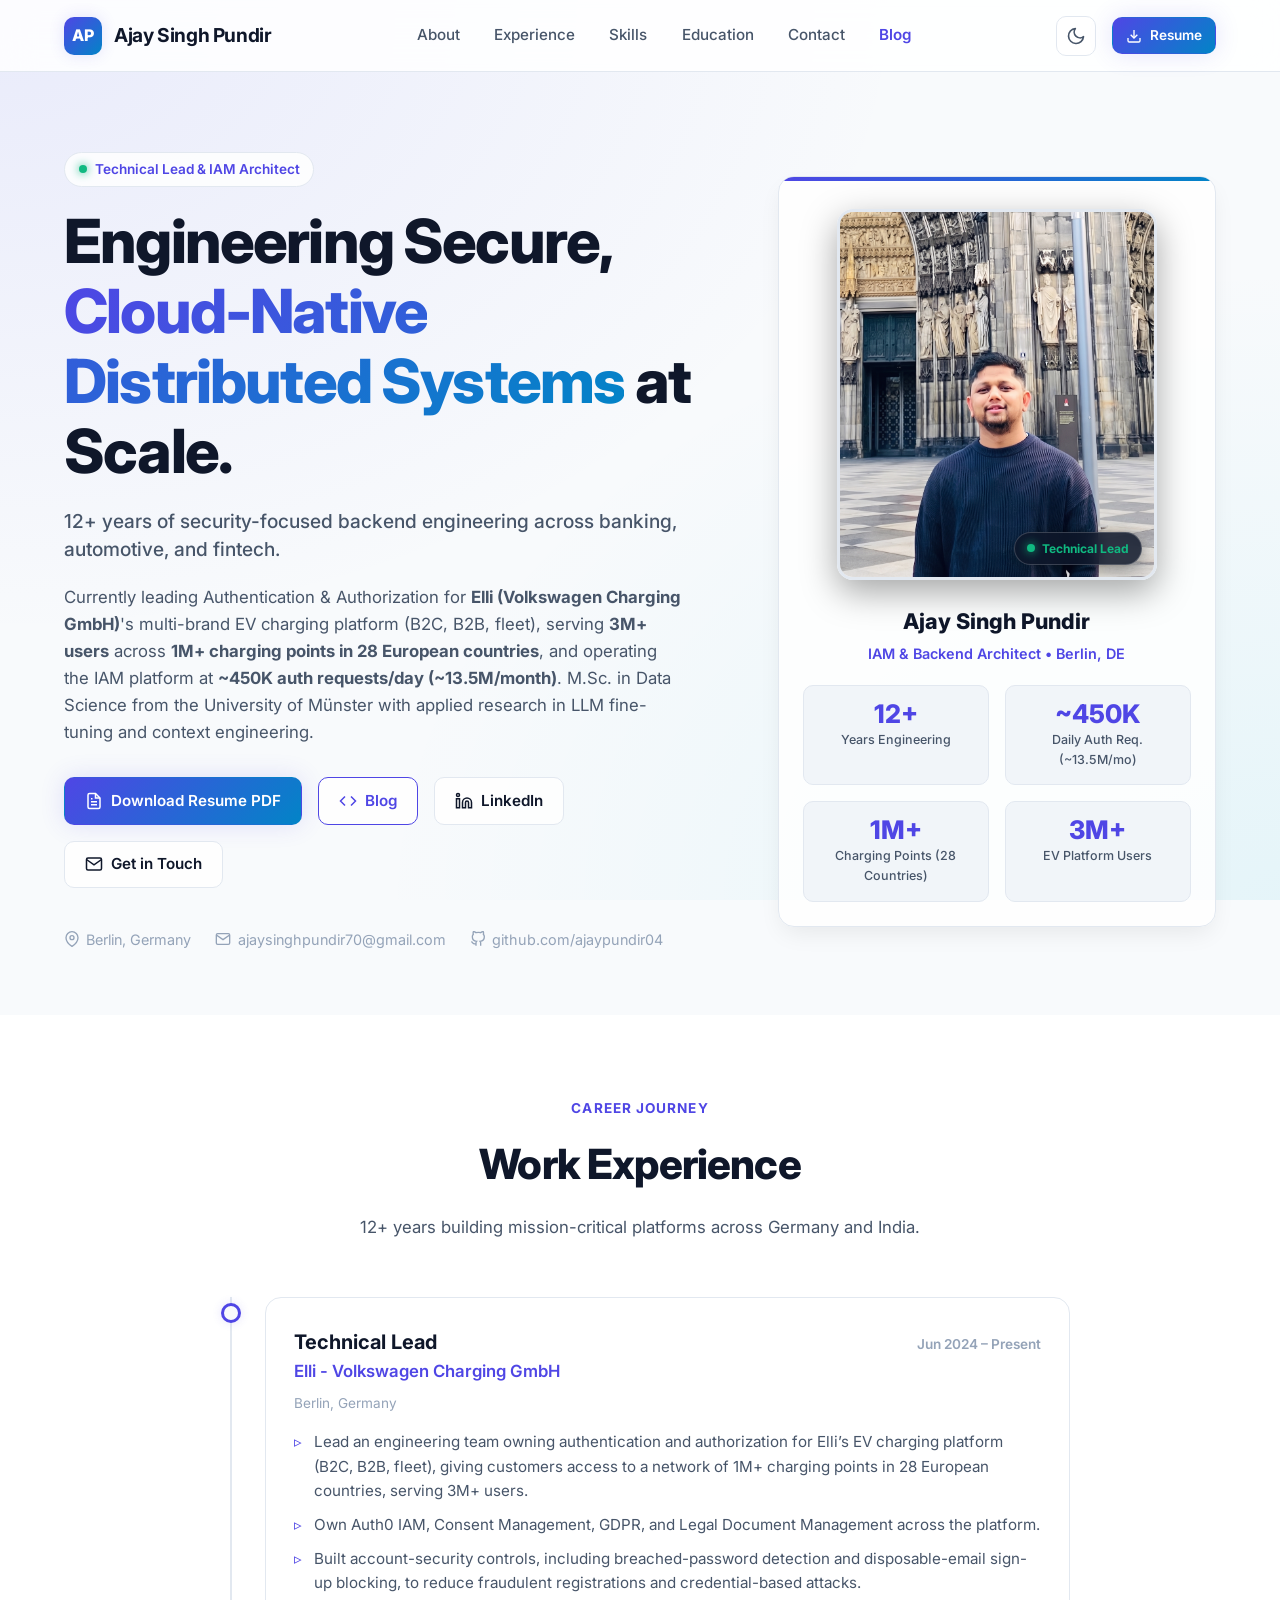
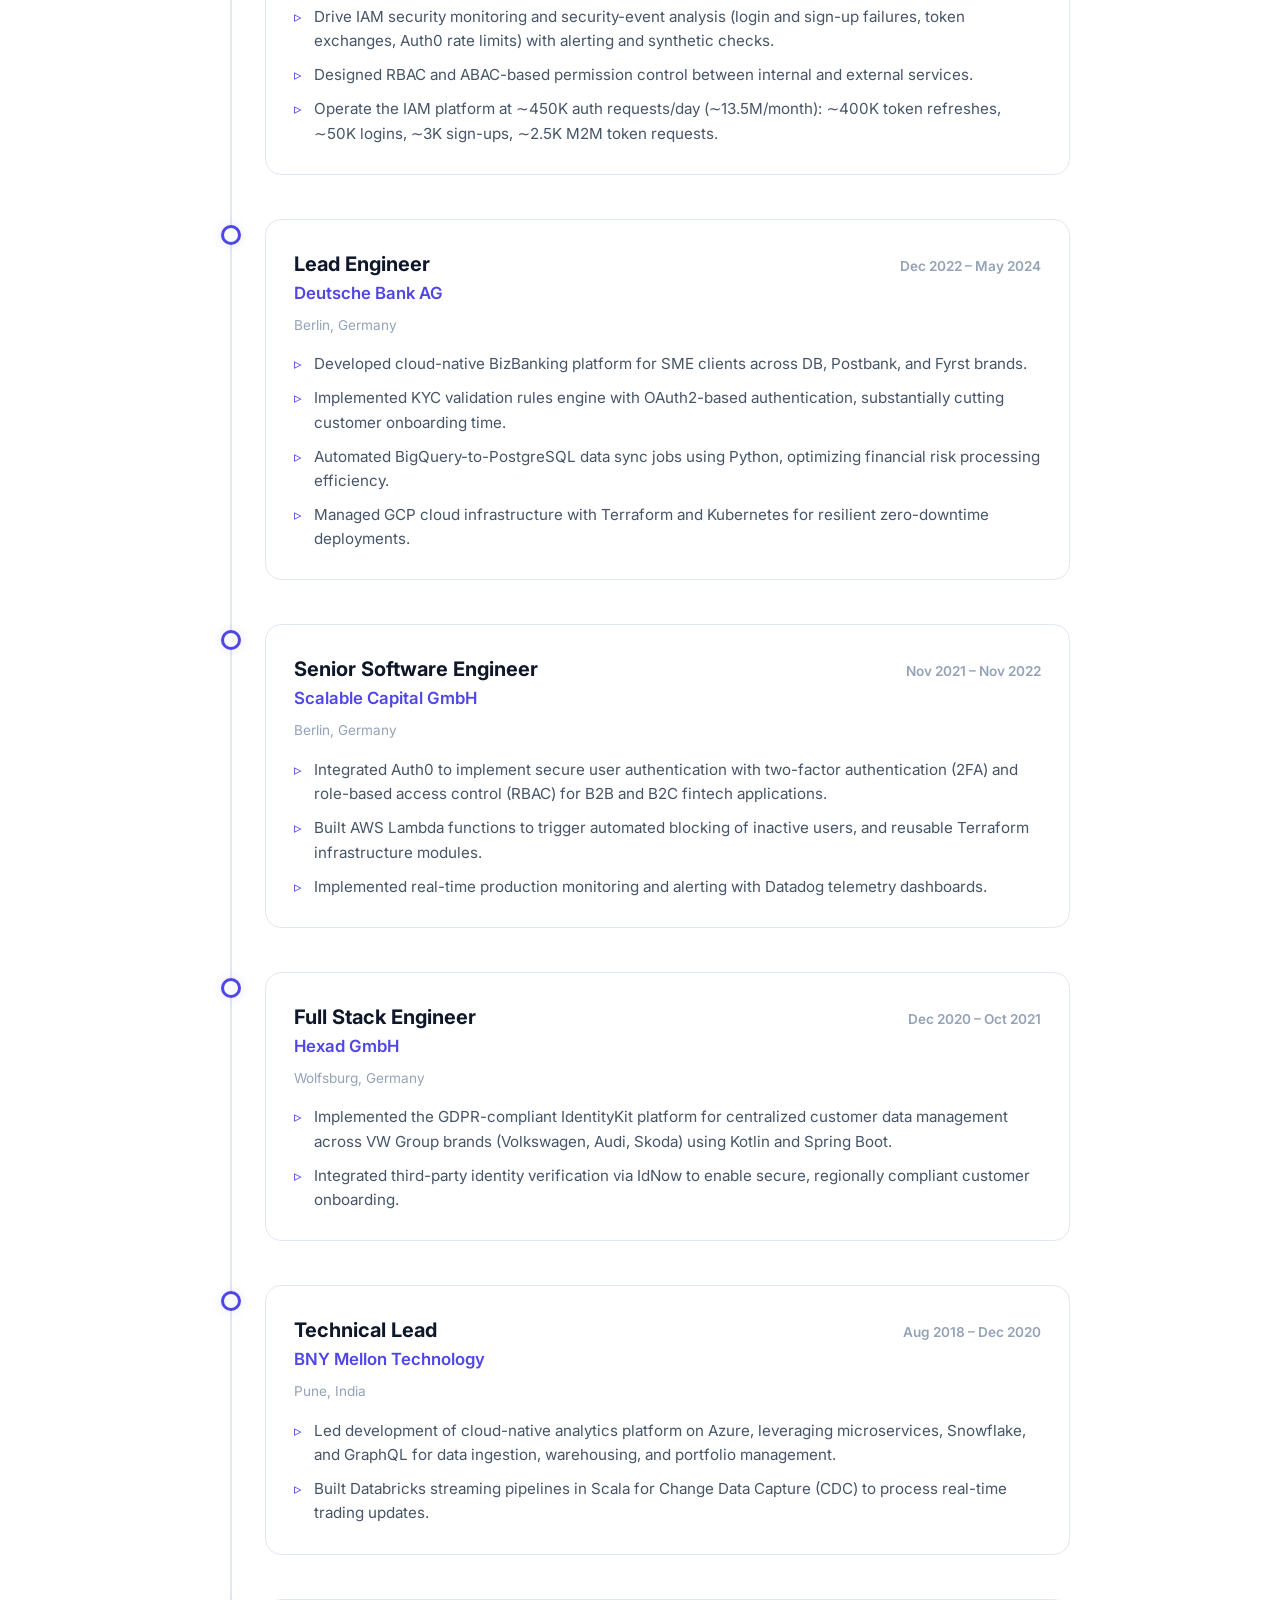
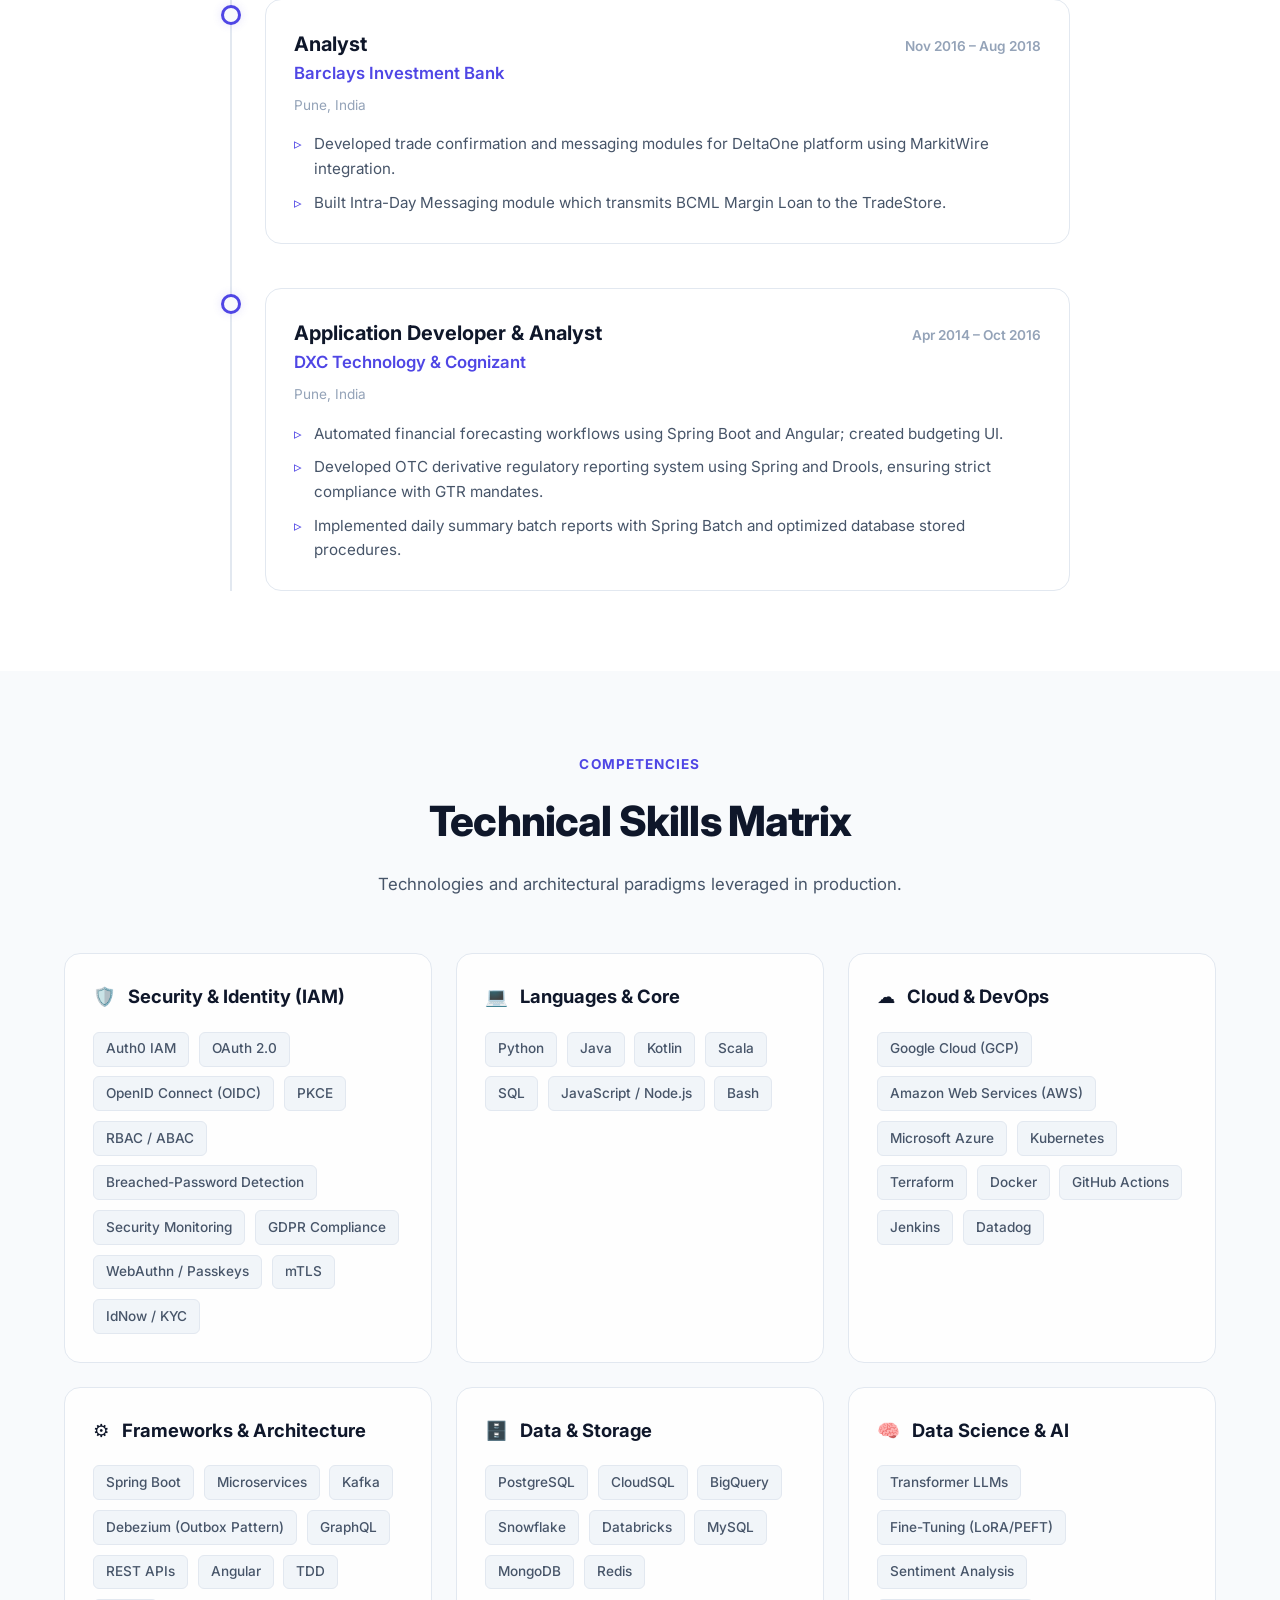
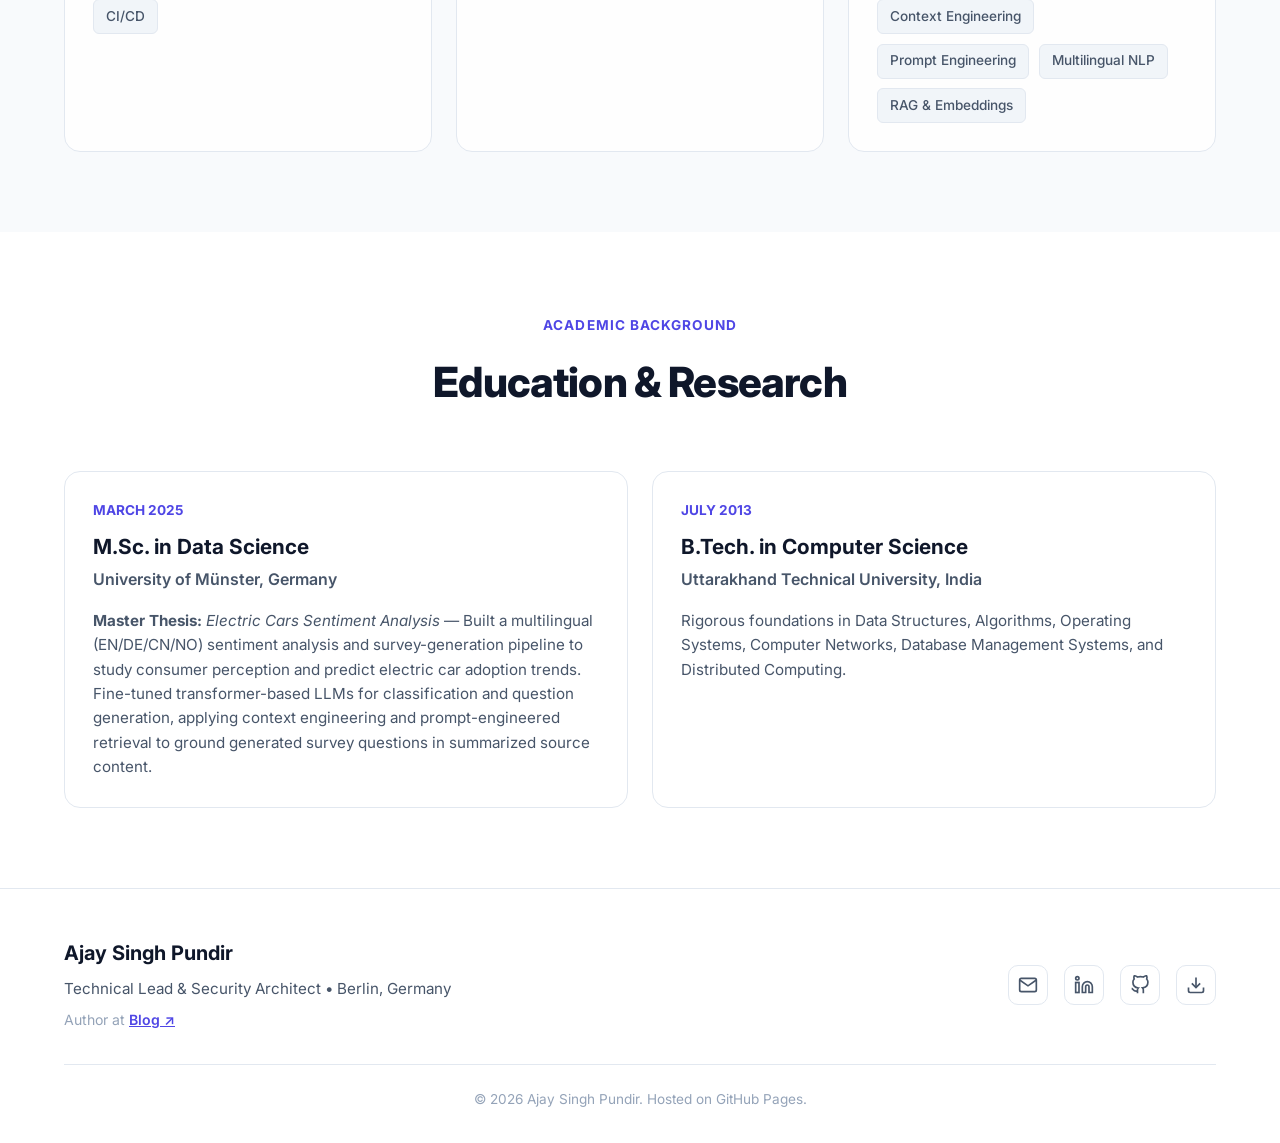
==== commit b75ae690: "feat: tag pages and structured data for 'system design interview questions' and 'interview questions" ====
--- a/index.html
+++ b/index.html
@@ -10,7 +10,7 @@
   <!-- Canonical & Search Optimization -->
   <link rel="canonical" href="https://ajaypundir04.github.io/aj-profile/">
   <meta name="robots" content="index, follow, max-snippet:-1, max-image-preview:large, max-video-preview:-1">
-  <meta name="keywords" content="Ajay Singh Pundir, Technical Lead, Security Architect, IAM, OAuth2, OpenID Connect, Distributed Systems, Cloud Architecture, Elli, Volkswagen Charging, Data Science, Berlin Software Engineer">
+  <meta name="keywords" content="Ajay Singh Pundir, Technical Lead, Security Architect, system design interview questions, interview questions, software engineering interview questions, IAM, OAuth2, OpenID Connect, Distributed Systems, Cloud Architecture, Elli, Volkswagen Charging, Data Science, Berlin Software Engineer">
 
   <!-- Open Graph / Social -->
   <meta property="og:type" content="profile">
@@ -58,6 +58,8 @@
           "addressCountry": "Germany"
         },
         "knowsAbout": [
+          "System Design Interview Architecture",
+          "Technical Interview Questions & Preparation",
           "Identity and Access Management (IAM)",
           "OAuth 2.0 & OpenID Connect",
           "Distributed Systems Architecture",
